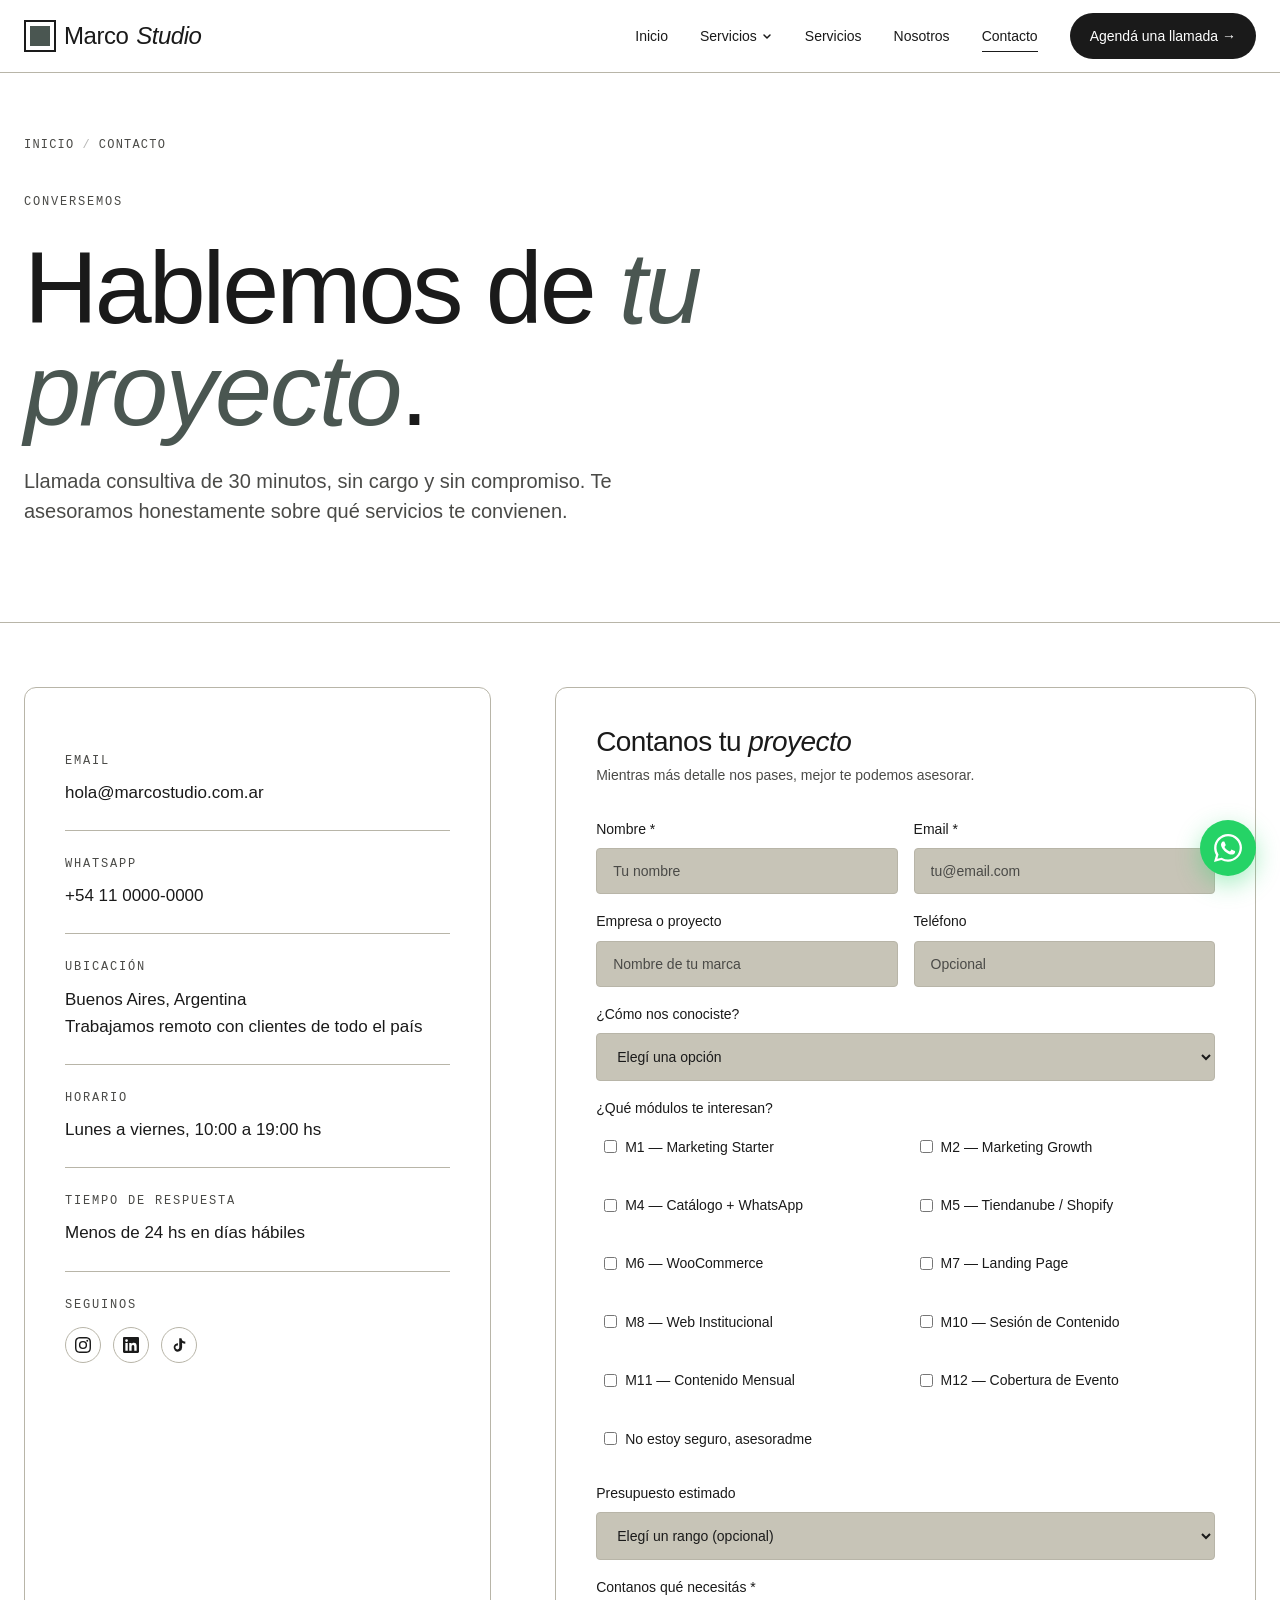
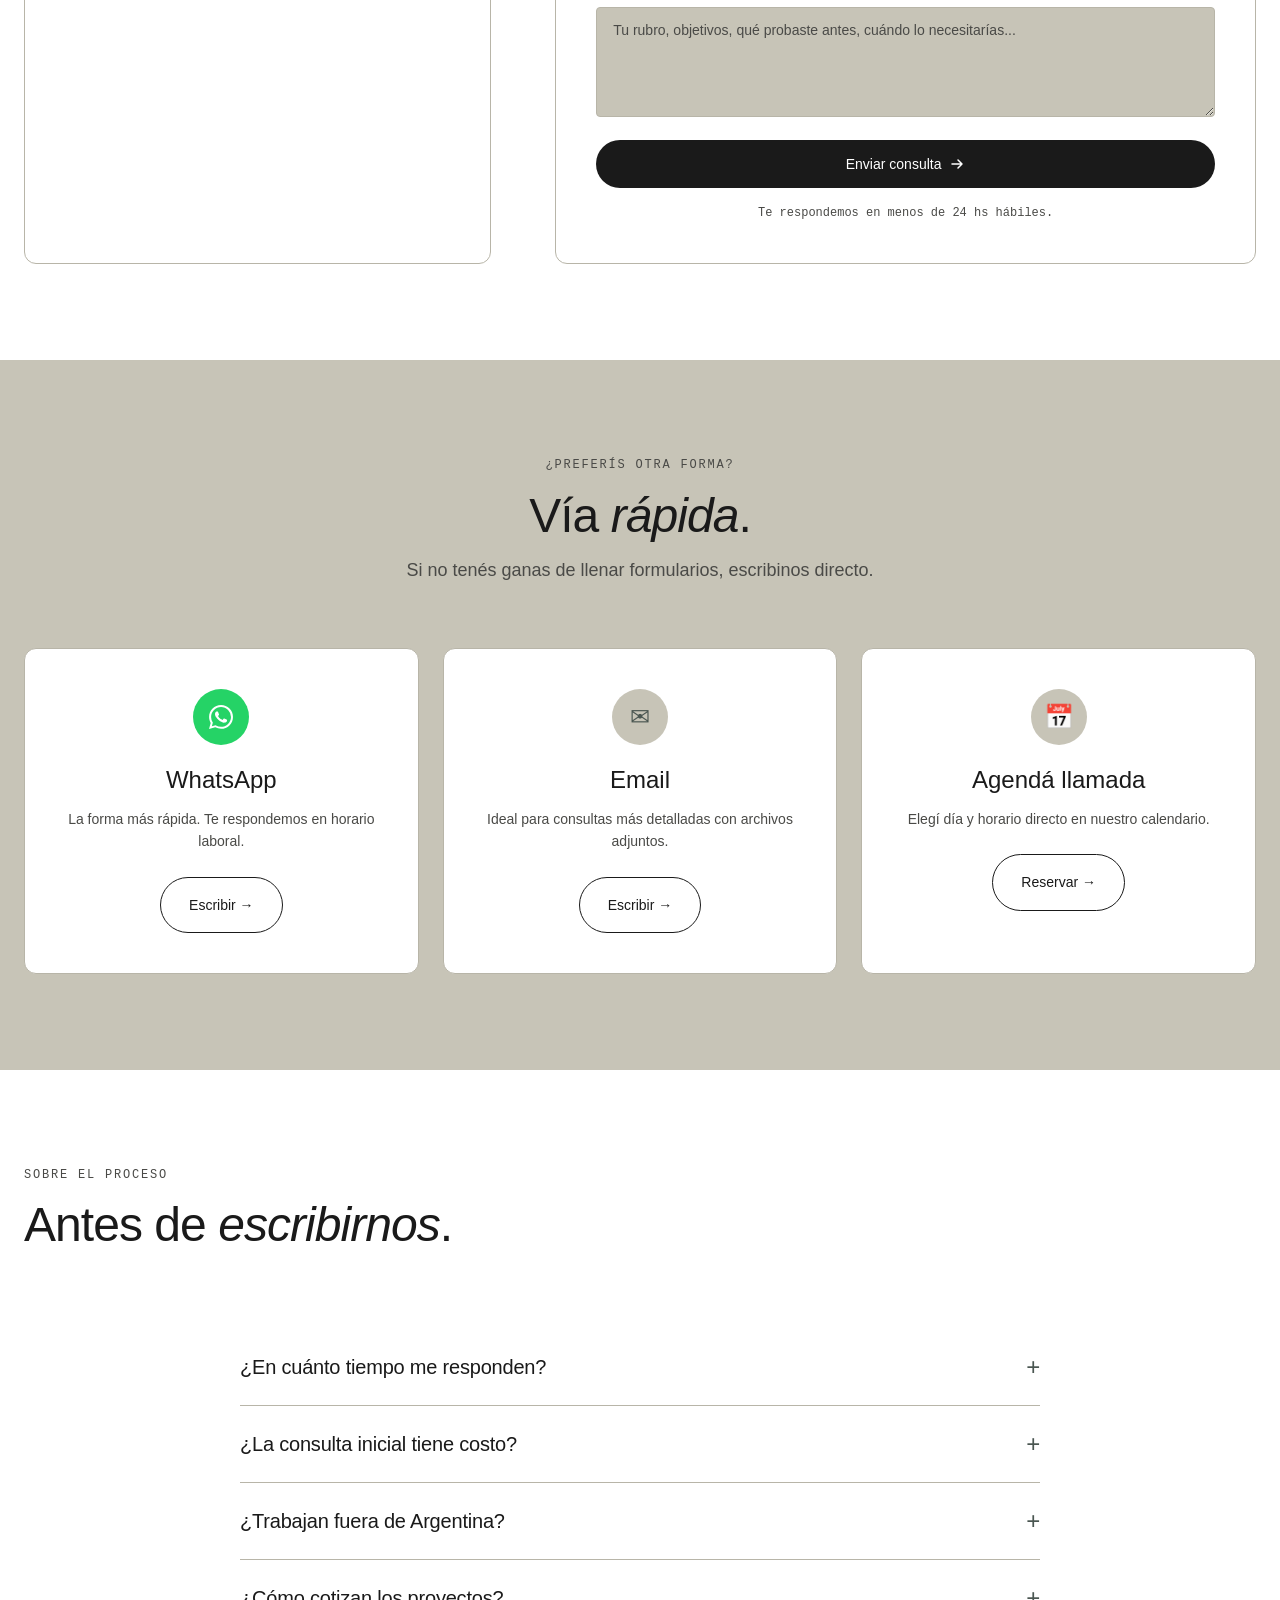
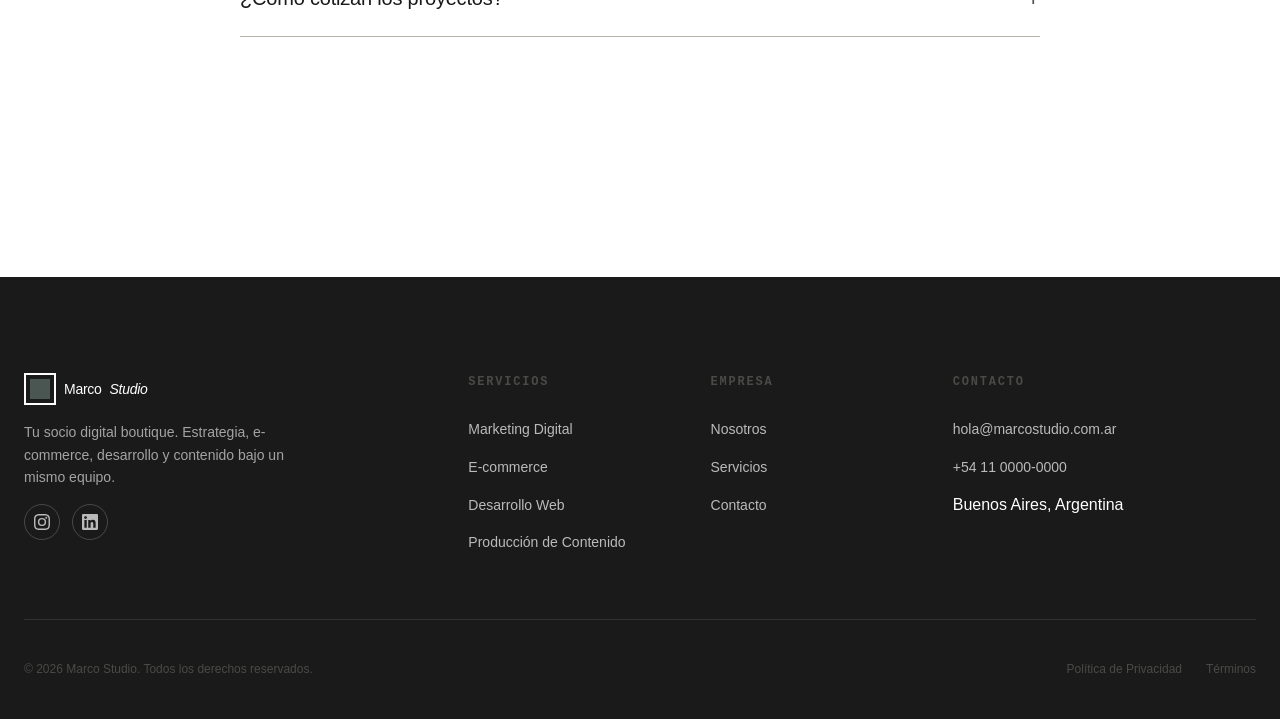
==== pages/contacto.html @ cc618878 "feat: tipografía geométrica Nunito + DM Sans Reemplaza Fraunces (serif) por Nunito (geométrica, term" ====
<!DOCTYPE html>
<html lang="es">
<head>
  <meta charset="UTF-8">
  <meta name="viewport" content="width=device-width, initial-scale=1.0">
  <title>Contacto — Marco Studio</title>
  <link rel="preconnect" href="https://fonts.googleapis.com">
  <link rel="preconnect" href="https://fonts.gstatic.com" crossorigin>
  <link href="" rel="stylesheet">
  <link rel="stylesheet" href="../css/style.css">
  <link rel="stylesheet" href="../css/pages.css">
</head>
<body>

  <header class="site-header">
    <div class="site-header__inner">
      <a href="../index.html" class="logo">
        <span class="logo__mark"></span>
        Marco<em style="font-style: italic; font-weight: 300;">Studio</em>
      </a>
      <nav class="nav">
        <ul class="nav__list">
          <li><a href="../index.html" class="nav__link">Inicio</a></li>
          <li class="nav__dropdown">
            <button class="nav__dropdown-trigger">Servicios<svg viewBox="0 0 12 12" fill="none"><path d="M3 5l3 3 3-3" stroke="currentColor" stroke-width="1.5" stroke-linecap="round" stroke-linejoin="round"/></svg></button>
            <div class="nav__dropdown-menu">
              <a href="marketing.html" class="nav__dropdown-link"><strong>Marketing Digital</strong><small>Estrategia, contenidos y ads</small></a>
              <a href="ecommerce.html" class="nav__dropdown-link"><strong>E-commerce</strong><small>Tiendas online que convierten</small></a>
              <a href="desarrollo.html" class="nav__dropdown-link"><strong>Desarrollo Web</strong><small>Landings y webs institucionales</small></a>
              <a href="produccion.html" class="nav__dropdown-link"><strong>Producción de Contenido</strong><small>Foto y video profesional</small></a>
            </div>
          </li>
          <li><a href="servicios.html" class="nav__link">Servicios</a></li>
          <li><a href="nosotros.html" class="nav__link">Nosotros</a></li>
          <li><a href="contacto.html" class="nav__link is-active">Contacto</a></li>
        </ul>
        <a href="contacto.html" class="btn-header">Agendá una llamada →</a>
      </nav>
      <button class="hamburger" aria-label="Menu"><span></span><span></span><span></span></button>
    </div>
  </header>

  <div class="mobile-menu">
    <ul class="mobile-menu__list">
      <li><a href="../index.html" class="mobile-menu__link">Inicio</a></li>
      <li>
        <span class="mobile-menu__link">Servicios</span>
        <div class="mobile-menu__submenu">
          <a href="marketing.html">Marketing Digital</a>
          <a href="ecommerce.html">E-commerce</a>
          <a href="desarrollo.html">Desarrollo Web</a>
          <a href="produccion.html">Producción de Contenido</a>
        </div>
      </li>
      <li><a href="nosotros.html" class="mobile-menu__link">Nosotros</a></li>
      <li><a href="contacto.html" class="mobile-menu__link">Contacto</a></li>
      <li style="margin-top: 2rem;"><a href="contacto.html" class="btn btn--primary">Agendá una llamada →</a></li>
    </ul>
  </div>

  <main>

    <section class="page-hero">
      <div class="container">
        <nav class="breadcrumb reveal">
          <a href="../index.html">Inicio</a>
          <span class="breadcrumb__sep">/</span>
          <span>Contacto</span>
        </nav>
        <div class="page-hero__inner reveal" style="transition-delay: 0.1s;">
          <span class="eyebrow">Conversemos</span>
          <h1 class="display page-hero__title">
            Hablemos de <span class="display-italic text-accent">tu proyecto</span>.
          </h1>
          <p class="page-hero__subtitle">
            Llamada consultiva de 30 minutos, sin cargo y sin compromiso. Te asesoramos honestamente sobre qué servicios te convienen.
          </p>
        </div>
      </div>
    </section>

    <!-- INFO + FORMULARIO -->
    <section style="padding-top: 0;">
      <div class="container">
        <div class="contact-layout">

          <!-- Info -->
          <div class="contact-info reveal">
            <div class="contact-info__item">
              <span class="eyebrow">Email</span>
              <a href="mailto:hola@marcostudio.com.ar">hola@marcostudio.com.ar</a>
            </div>
            <div class="contact-info__item">
              <span class="eyebrow">WhatsApp</span>
              <a href="https://wa.me/541100000000" target="_blank">+54 11 0000-0000</a>
            </div>
            <div class="contact-info__item">
              <span class="eyebrow">Ubicación</span>
              <p>Buenos Aires, Argentina<br>Trabajamos remoto con clientes de todo el país</p>
            </div>
            <div class="contact-info__item">
              <span class="eyebrow">Horario</span>
              <p>Lunes a viernes, 10:00 a 19:00 hs</p>
            </div>
            <div class="contact-info__item">
              <span class="eyebrow">Tiempo de respuesta</span>
              <p>Menos de 24 hs en días hábiles</p>
            </div>
            <div class="contact-info__item">
              <span class="eyebrow">Seguinos</span>
              <div class="social-links" style="margin-top: 0.75rem;">
                <a href="#" aria-label="Instagram" style="border-color: var(--color-line); color: var(--color-ink);"><svg width="16" height="16" viewBox="0 0 24 24" fill="currentColor"><path d="M12 2.2c3.2 0 3.6 0 4.85.07 1.17.05 1.8.25 2.23.41.56.22.96.48 1.38.9.42.42.68.82.9 1.38.16.42.36 1.06.41 2.23.06 1.27.07 1.65.07 4.85s0 3.6-.07 4.85c-.05 1.17-.25 1.8-.41 2.23-.22.56-.48.96-.9 1.38-.42.42-.82.68-1.38.9-.42.16-1.06.36-2.23.41-1.27.06-1.65.07-4.85.07s-3.6 0-4.85-.07c-1.17-.05-1.8-.25-2.23-.41a3.7 3.7 0 01-1.38-.9 3.7 3.7 0 01-.9-1.38c-.16-.42-.36-1.06-.41-2.23-.06-1.27-.07-1.65-.07-4.85s0-3.6.07-4.85c.05-1.17.25-1.8.41-2.23.22-.56.48-.96.9-1.38.42-.42.82-.68 1.38-.9.42-.16 1.06-.36 2.23-.41C8.4 2.2 8.8 2.2 12 2.2zM12 0C8.74 0 8.33 0 7.05.07 5.78.13 4.9.33 4.14.63a5.86 5.86 0 00-2.13 1.38A5.86 5.86 0 00.63 4.14C.33 4.9.13 5.78.07 7.05.01 8.33 0 8.74 0 12s.01 3.67.07 4.95c.06 1.27.26 2.15.56 2.91.31.79.73 1.46 1.38 2.13a5.86 5.86 0 002.13 1.38c.76.3 1.64.5 2.91.56C8.33 23.99 8.74 24 12 24s3.67-.01 4.95-.07c1.27-.06 2.15-.26 2.91-.56a5.86 5.86 0 002.13-1.38 5.86 5.86 0 001.38-2.13c.3-.76.5-1.64.56-2.91.06-1.28.07-1.69.07-4.95s-.01-3.67-.07-4.95c-.06-1.27-.26-2.15-.56-2.91a5.86 5.86 0 00-1.38-2.13A5.86 5.86 0 0019.86.63c-.76-.3-1.64-.5-2.91-.56C15.67.01 15.26 0 12 0zm0 5.84a6.16 6.16 0 100 12.32 6.16 6.16 0 000-12.32zM12 16a4 4 0 110-8 4 4 0 010 8zm6.4-11.85a1.44 1.44 0 100 2.88 1.44 1.44 0 000-2.88z"/></svg></a>
                <a href="#" aria-label="LinkedIn" style="border-color: var(--color-line); color: var(--color-ink);"><svg width="16" height="16" viewBox="0 0 24 24" fill="currentColor"><path d="M20.45 20.45h-3.55v-5.56c0-1.33-.02-3.03-1.85-3.03-1.85 0-2.13 1.45-2.13 2.94v5.66H9.36V9h3.41v1.56h.05c.48-.9 1.64-1.85 3.37-1.85 3.6 0 4.27 2.37 4.27 5.46v6.28zM5.34 7.43a2.06 2.06 0 110-4.13 2.06 2.06 0 010 4.13zM7.12 20.45H3.56V9h3.56v11.45zM22.22 0H1.77C.79 0 0 .77 0 1.72v20.56C0 23.23.8 24 1.77 24h20.45c.98 0 1.78-.77 1.78-1.72V1.72C24 .77 23.2 0 22.22 0z"/></svg></a>
                <a href="#" aria-label="TikTok" style="border-color: var(--color-line); color: var(--color-ink);"><svg width="16" height="16" viewBox="0 0 24 24" fill="currentColor"><path d="M19.59 6.69a4.83 4.83 0 01-3.77-4.25V2h-3.45v13.67a2.89 2.89 0 01-5.2 1.74 2.89 2.89 0 012.31-4.64 2.93 2.93 0 01.88.13V9.4a6.84 6.84 0 00-1-.05A6.33 6.33 0 005.8 20.1a6.34 6.34 0 0010.86-4.43v-7a8.16 8.16 0 004.77 1.52v-3.4a4.85 4.85 0 01-1.84-.1z"/></svg></a>
              </div>
            </div>
          </div>

          <!-- Formulario -->
          <div class="contact-form-wrap reveal" style="transition-delay: 0.1s;">
            <form class="contact-form">
              <h2 class="display" style="font-size: 1.75rem; margin-bottom: 0.5rem;">Contanos tu <span class="display-italic">proyecto</span></h2>
              <p style="color: var(--color-muted); font-size: var(--fs-small); margin-bottom: 2rem;">Mientras más detalle nos pases, mejor te podemos asesorar.</p>

              <div style="display: grid; grid-template-columns: 1fr 1fr; gap: 1rem;">
                <div class="form-group">
                  <label>Nombre *</label>
                  <input type="text" required placeholder="Tu nombre">
                </div>
                <div class="form-group">
                  <label>Email *</label>
                  <input type="email" required placeholder="tu@email.com">
                </div>
              </div>

              <div style="display: grid; grid-template-columns: 1fr 1fr; gap: 1rem;">
                <div class="form-group">
                  <label>Empresa o proyecto</label>
                  <input type="text" placeholder="Nombre de tu marca">
                </div>
                <div class="form-group">
                  <label>Teléfono</label>
                  <input type="tel" placeholder="Opcional">
                </div>
              </div>

              <div class="form-group">
                <label>¿Cómo nos conociste?</label>
                <select>
                  <option value="">Elegí una opción</option>
                  <option>Instagram</option>
                  <option>LinkedIn</option>
                  <option>Google</option>
                  <option>Recomendación</option>
                  <option>Otro</option>
                </select>
              </div>

              <div class="form-group">
                <label>¿Qué módulos te interesan?</label>
                <div class="checkbox-grid">
                  <label><input type="checkbox" name="modulos" value="m1"> M1 — Marketing Starter</label>
                  <label><input type="checkbox" name="modulos" value="m2"> M2 — Marketing Growth</label>
                  <label><input type="checkbox" name="modulos" value="m4"> M4 — Catálogo + WhatsApp</label>
                  <label><input type="checkbox" name="modulos" value="m5"> M5 — Tiendanube / Shopify</label>
                  <label><input type="checkbox" name="modulos" value="m6"> M6 — WooCommerce</label>
                  <label><input type="checkbox" name="modulos" value="m7"> M7 — Landing Page</label>
                  <label><input type="checkbox" name="modulos" value="m8"> M8 — Web Institucional</label>
                  <label><input type="checkbox" name="modulos" value="m10"> M10 — Sesión de Contenido</label>
                  <label><input type="checkbox" name="modulos" value="m11"> M11 — Contenido Mensual</label>
                  <label><input type="checkbox" name="modulos" value="m12"> M12 — Cobertura de Evento</label>
                  <label><input type="checkbox" name="modulos" value="nose"> No estoy seguro, asesoradme</label>
                </div>
              </div>

              <div class="form-group">
                <label>Presupuesto estimado</label>
                <select>
                  <option value="">Elegí un rango (opcional)</option>
                  <option>Hasta USD 500</option>
                  <option>USD 500 – 1.500</option>
                  <option>USD 1.500 – 3.000</option>
                  <option>USD 3.000 – 5.000</option>
                  <option>Más de USD 5.000</option>
                  <option>Prefiero no decir</option>
                </select>
              </div>

              <div class="form-group">
                <label>Contanos qué necesitás *</label>
                <textarea required rows="5" placeholder="Tu rubro, objetivos, qué probaste antes, cuándo lo necesitarías..."></textarea>
              </div>

              <button type="submit" class="btn btn--primary" style="width: 100%; justify-content: center;">
                Enviar consulta
                <svg width="16" height="16" viewBox="0 0 16 16" fill="none"><path d="M3 8h10m0 0l-4-4m4 4l-4 4" stroke="currentColor" stroke-width="1.5" stroke-linecap="round" stroke-linejoin="round"/></svg>
              </button>

              <p style="font-size: var(--fs-mini); color: var(--color-muted); text-align: center; margin-top: 1rem; font-family: var(--font-mono);">
                Te respondemos en menos de 24 hs hábiles.
              </p>
            </form>
          </div>

        </div>
      </div>
    </section>

    <!-- VÍA RÁPIDA -->
    <section style="background: var(--color-bg-alt);">
      <div class="container">
        <div class="section-header reveal text-center" style="justify-content: center;">
          <div class="section-header__text" style="margin: 0 auto; text-align: center;">
            <span class="eyebrow">¿Preferís otra forma?</span>
            <h2 class="display">Vía <span class="display-italic">rápida</span>.</h2>
            <p class="section-header__sub" style="margin: 0 auto;">Si no tenés ganas de llenar formularios, escribinos directo.</p>
          </div>
        </div>

        <div class="quick-grid">
          <a href="https://wa.me/541100000000" target="_blank" class="quick-card reveal">
            <div class="quick-card__icon" style="background: #25D366; color: white;">
              <svg width="24" height="24" viewBox="0 0 24 24" fill="currentColor"><path d="M20.5 3.5A11.94 11.94 0 0012.04 0C5.46 0 .1 5.36.1 11.94c0 2.1.55 4.16 1.6 5.97L0 24l6.27-1.65a11.91 11.91 0 005.77 1.47h.01c6.58 0 11.94-5.36 11.94-11.94 0-3.19-1.24-6.19-3.49-8.38zm-8.46 18.36h-.01a9.9 9.9 0 01-5.05-1.38l-.36-.22-3.74.98 1-3.65-.24-.37a9.92 9.92 0 01-1.52-5.28c0-5.47 4.46-9.93 9.93-9.93 2.65 0 5.14 1.03 7.02 2.91a9.86 9.86 0 012.91 7.02c0 5.48-4.46 9.92-9.94 9.92zm5.45-7.43c-.3-.15-1.77-.87-2.04-.97-.27-.1-.47-.15-.67.15-.2.3-.77.97-.94 1.17-.17.2-.35.22-.65.07-.3-.15-1.26-.46-2.4-1.48-.89-.79-1.49-1.77-1.66-2.07-.17-.3-.02-.46.13-.61.13-.13.3-.35.45-.52.15-.17.2-.3.3-.5.1-.2.05-.37-.02-.52-.07-.15-.67-1.62-.92-2.21-.24-.58-.49-.5-.67-.51-.17-.01-.37-.01-.57-.01-.2 0-.52.07-.79.37-.27.3-1.04 1.01-1.04 2.48 0 1.46 1.07 2.88 1.21 3.08.15.2 2.1 3.21 5.09 4.5.71.31 1.26.49 1.7.63.71.23 1.36.19 1.87.12.57-.09 1.77-.72 2.02-1.42.25-.7.25-1.3.17-1.42-.07-.13-.27-.2-.57-.35z"/></svg>
            </div>
            <h3 class="quick-card__title">WhatsApp</h3>
            <p class="quick-card__desc">La forma más rápida. Te respondemos en horario laboral.</p>
            <span class="btn btn--secondary">Escribir →</span>
          </a>

          <a href="mailto:hola@marcostudio.com.ar" class="quick-card reveal" style="transition-delay: 0.1s;">
            <div class="quick-card__icon">✉</div>
            <h3 class="quick-card__title">Email</h3>
            <p class="quick-card__desc">Ideal para consultas más detalladas con archivos adjuntos.</p>
            <span class="btn btn--secondary">Escribir →</span>
          </a>

          <a href="#" class="quick-card reveal" style="transition-delay: 0.2s;">
            <div class="quick-card__icon">📅</div>
            <h3 class="quick-card__title">Agendá llamada</h3>
            <p class="quick-card__desc">Elegí día y horario directo en nuestro calendario.</p>
            <span class="btn btn--secondary">Reservar →</span>
          </a>
        </div>
      </div>
    </section>

    <!-- FAQ RÁPIDO -->
    <section>
      <div class="container">
        <div class="section-header reveal">
          <div class="section-header__text">
            <span class="eyebrow">Sobre el proceso</span>
            <h2 class="display">Antes de <span class="display-italic">escribirnos</span>.</h2>
          </div>
        </div>
        <div class="faq-list">
          <div class="faq-item reveal">
            <button class="faq-item__trigger">¿En cuánto tiempo me responden?<span class="faq-item__icon">+</span></button>
            <div class="faq-item__content">
              <p>En menos de 24 horas en días hábiles. Si nos escribís por WhatsApp en horario de oficina (10 a 19hs), la respuesta es prácticamente inmediata.</p>
            </div>
          </div>
          <div class="faq-item reveal">
            <button class="faq-item__trigger">¿La consulta inicial tiene costo?<span class="faq-item__icon">+</span></button>
            <div class="faq-item__content">
              <p>No, la llamada consultiva de 30 minutos es totalmente sin cargo. La usamos para entender tu proyecto y ver si podemos ayudarte. Si después querés avanzar, te pasamos una propuesta detallada.</p>
            </div>
          </div>
          <div class="faq-item reveal">
            <button class="faq-item__trigger">¿Trabajan fuera de Argentina?<span class="faq-item__icon">+</span></button>
            <div class="faq-item__content">
              <p>Sí, trabajamos remoto con clientes de cualquier país hispanohablante. Lo único que cambia es que las coberturas de evento presencial (M12) solo las hacemos en Argentina por logística.</p>
            </div>
          </div>
          <div class="faq-item reveal">
            <button class="faq-item__trigger">¿Cómo cotizan los proyectos?<span class="faq-item__icon">+</span></button>
            <div class="faq-item__content">
              <p>Cada módulo tiene un precio base, y los descuentos se aplican según cuántos módulos combinen (10% por 2 módulos, 15% por 3 o más). Te pasamos siempre cotización por escrito antes de empezar, sin sorpresas.</p>
            </div>
          </div>
        </div>
      </div>
    </section>

  </main>

  <footer class="site-footer">
    <div class="container">
      <div class="footer-grid">
        <div class="footer-col footer-brand">
          <a href="../index.html" class="logo">
            <span class="logo__mark"></span>
            Marco<em style="font-style: italic; font-weight: 300;">Studio</em>
          </a>
          <p>Tu socio digital boutique. Estrategia, e-commerce, desarrollo y contenido bajo un mismo equipo.</p>
          <div class="social-links">
            <a href="#" aria-label="Instagram"><svg width="16" height="16" viewBox="0 0 24 24" fill="currentColor"><path d="M12 2.2c3.2 0 3.6 0 4.85.07 1.17.05 1.8.25 2.23.41.56.22.96.48 1.38.9.42.42.68.82.9 1.38.16.42.36 1.06.41 2.23.06 1.27.07 1.65.07 4.85s0 3.6-.07 4.85c-.05 1.17-.25 1.8-.41 2.23-.22.56-.48.96-.9 1.38-.42.42-.82.68-1.38.9-.42.16-1.06.36-2.23.41-1.27.06-1.65.07-4.85.07s-3.6 0-4.85-.07c-1.17-.05-1.8-.25-2.23-.41a3.7 3.7 0 01-1.38-.9 3.7 3.7 0 01-.9-1.38c-.16-.42-.36-1.06-.41-2.23-.06-1.27-.07-1.65-.07-4.85s0-3.6.07-4.85c.05-1.17.25-1.8.41-2.23.22-.56.48-.96.9-1.38.42-.42.82-.68 1.38-.9.42-.16 1.06-.36 2.23-.41C8.4 2.2 8.8 2.2 12 2.2zM12 0C8.74 0 8.33 0 7.05.07 5.78.13 4.9.33 4.14.63a5.86 5.86 0 00-2.13 1.38A5.86 5.86 0 00.63 4.14C.33 4.9.13 5.78.07 7.05.01 8.33 0 8.74 0 12s.01 3.67.07 4.95c.06 1.27.26 2.15.56 2.91.31.79.73 1.46 1.38 2.13a5.86 5.86 0 002.13 1.38c.76.3 1.64.5 2.91.56C8.33 23.99 8.74 24 12 24s3.67-.01 4.95-.07c1.27-.06 2.15-.26 2.91-.56a5.86 5.86 0 002.13-1.38 5.86 5.86 0 001.38-2.13c.3-.76.5-1.64.56-2.91.06-1.28.07-1.69.07-4.95s-.01-3.67-.07-4.95c-.06-1.27-.26-2.15-.56-2.91a5.86 5.86 0 00-1.38-2.13A5.86 5.86 0 0019.86.63c-.76-.3-1.64-.5-2.91-.56C15.67.01 15.26 0 12 0zm0 5.84a6.16 6.16 0 100 12.32 6.16 6.16 0 000-12.32zM12 16a4 4 0 110-8 4 4 0 010 8zm6.4-11.85a1.44 1.44 0 100 2.88 1.44 1.44 0 000-2.88z"/></svg></a>
            <a href="#" aria-label="LinkedIn"><svg width="16" height="16" viewBox="0 0 24 24" fill="currentColor"><path d="M20.45 20.45h-3.55v-5.56c0-1.33-.02-3.03-1.85-3.03-1.85 0-2.13 1.45-2.13 2.94v5.66H9.36V9h3.41v1.56h.05c.48-.9 1.64-1.85 3.37-1.85 3.6 0 4.27 2.37 4.27 5.46v6.28zM5.34 7.43a2.06 2.06 0 110-4.13 2.06 2.06 0 010 4.13zM7.12 20.45H3.56V9h3.56v11.45zM22.22 0H1.77C.79 0 0 .77 0 1.72v20.56C0 23.23.8 24 1.77 24h20.45c.98 0 1.78-.77 1.78-1.72V1.72C24 .77 23.2 0 22.22 0z"/></svg></a>
          </div>
        </div>
        <div class="footer-col">
          <h4>Servicios</h4>
          <ul>
            <li><a href="marketing.html">Marketing Digital</a></li>
            <li><a href="ecommerce.html">E-commerce</a></li>
            <li><a href="desarrollo.html">Desarrollo Web</a></li>
            <li><a href="produccion.html">Producción de Contenido</a></li>
          </ul>
        </div>
        <div class="footer-col">
          <h4>Empresa</h4>
          <ul>
            <li><a href="nosotros.html">Nosotros</a></li>
            <li><a href="servicios.html">Servicios</a></li>
            <li><a href="contacto.html">Contacto</a></li>
          </ul>
        </div>
        <div class="footer-col">
          <h4>Contacto</h4>
          <ul>
            <li><a href="mailto:hola@marcostudio.com.ar">hola@marcostudio.com.ar</a></li>
            <li><a href="https://wa.me/541100000000">+54 11 0000-0000</a></li>
            <li>Buenos Aires, Argentina</li>
          </ul>
        </div>
      </div>
      <div class="footer-bottom">
        <span>© <span data-year>2026</span> Marco Studio. Todos los derechos reservados.</span>
        <div style="display: flex; gap: 1.5rem;">
          <a href="#">Política de Privacidad</a>
          <a href="#">Términos</a>
        </div>
      </div>
    </div>
  </footer>

  <a href="https://wa.me/541100000000" class="wa-float" target="_blank" aria-label="WhatsApp">
    <svg width="28" height="28" viewBox="0 0 24 24" fill="white"><path d="M20.5 3.5A11.94 11.94 0 0012.04 0C5.46 0 .1 5.36.1 11.94c0 2.1.55 4.16 1.6 5.97L0 24l6.27-1.65a11.91 11.91 0 005.77 1.47h.01c6.58 0 11.94-5.36 11.94-11.94 0-3.19-1.24-6.19-3.49-8.38zm-8.46 18.36h-.01a9.9 9.9 0 01-5.05-1.38l-.36-.22-3.74.98 1-3.65-.24-.37a9.92 9.92 0 01-1.52-5.28c0-5.47 4.46-9.93 9.93-9.93 2.65 0 5.14 1.03 7.02 2.91a9.86 9.86 0 012.91 7.02c0 5.48-4.46 9.92-9.94 9.92zm5.45-7.43c-.3-.15-1.77-.87-2.04-.97-.27-.1-.47-.15-.67.15-.2.3-.77.97-.94 1.17-.17.2-.35.22-.65.07-.3-.15-1.26-.46-2.4-1.48-.89-.79-1.49-1.77-1.66-2.07-.17-.3-.02-.46.13-.61.13-.13.3-.35.45-.52.15-.17.2-.3.3-.5.1-.2.05-.37-.02-.52-.07-.15-.67-1.62-.92-2.21-.24-.58-.49-.5-.67-.51-.17-.01-.37-.01-.57-.01-.2 0-.52.07-.79.37-.27.3-1.04 1.01-1.04 2.48 0 1.46 1.07 2.88 1.21 3.08.15.2 2.1 3.21 5.09 4.5.71.31 1.26.49 1.7.63.71.23 1.36.19 1.87.12.57-.09 1.77-.72 2.02-1.42.25-.7.25-1.3.17-1.42-.07-.13-.27-.2-.57-.35z"/></svg>
  </a>

  <script src="../js/main.js"></script>
</body>
</html>
---- css/style.css ----
/* ============================================
   MARCO STUDIO — Sistema de diseño
   ============================================ */

/* ---------- TOKENS ---------- */
:root {
  /* Colores */
  --color-bg: #FFFFFF;
  --color-bg-alt: #C7C4B7;
  --color-ink: #1A1A1A;
  --color-ink-soft: #2A2A28;
  --color-muted: #4A4A47;
  --color-line: #B8B5A8;
  --color-accent: #4A5651;
  --color-accent-soft: #D4DAD5;
  --color-dark: #1A1A1A;
  --color-dark-soft: #2A2A28;
  --color-mauve: #4A4452;

  /* Tipografías */
  --font-display: 'Nunito', -apple-system, BlinkMacSystemFont, sans-serif;
  --font-body: 'DM Sans', -apple-system, BlinkMacSystemFont, sans-serif;
  --font-mono: 'Geist Mono', 'Courier New', monospace;

  /* Tamaños tipográficos */
  --fs-hero: clamp(3rem, 8vw, 6.5rem);
  --fs-h1: clamp(2.5rem, 5vw, 4rem);
  --fs-h2: clamp(2rem, 4vw, 3rem);
  --fs-h3: clamp(1.5rem, 2.5vw, 2rem);
  --fs-h4: 1.25rem;
  --fs-body: 1rem;
  --fs-small: 0.875rem;
  --fs-mini: 0.75rem;

  /* Espaciados */
  --space-xs: 0.5rem;
  --space-sm: 1rem;
  --space-md: 1.5rem;
  --space-lg: 2.5rem;
  --space-xl: 4rem;
  --space-2xl: 6rem;
  --space-3xl: 9rem;

  /* Layout */
  --max-width: 1280px;
  --gutter: 1.5rem;
  --radius-sm: 4px;
  --radius-md: 12px;
  --radius-lg: 24px;
  --radius-full: 999px;

  /* Otros */
  --transition: 0.4s cubic-bezier(0.16, 1, 0.3, 1);
  --transition-fast: 0.2s ease;
}

/* ---------- RESET ---------- */
*,
*::before,
*::after {
  box-sizing: border-box;
  margin: 0;
  padding: 0;
}

html {
  scroll-behavior: smooth;
  -webkit-font-smoothing: antialiased;
  -moz-osx-font-smoothing: grayscale;
}

body {
  font-family: var(--font-body);
  font-size: var(--fs-body);
  line-height: 1.6;
  color: var(--color-ink);
  background: var(--color-bg);
  overflow-x: hidden;
}

img,
video {
  max-width: 100%;
  display: block;
}

a {
  color: inherit;
  text-decoration: none;
  transition: color var(--transition-fast);
}

button {
  font-family: inherit;
  cursor: pointer;
  border: none;
  background: none;
  color: inherit;
}

ul,
ol {
  list-style: none;
}

/* ---------- TIPOGRAFÍA ---------- */
.display {
  font-family: var(--font-display);
  font-weight: 400;
  line-height: 1;
  letter-spacing: -0.02em;
}

.display-italic {
  font-family: var(--font-display);
  font-style: italic;
  font-weight: 300;
  letter-spacing: -0.02em;
}

.eyebrow {
  font-family: var(--font-mono);
  font-size: var(--fs-mini);
  text-transform: uppercase;
  letter-spacing: 0.15em;
  color: var(--color-muted);
  font-weight: 500;
}

.h1 { font-size: var(--fs-h1); }
.h2 { font-size: var(--fs-h2); }
.h3 { font-size: var(--fs-h3); }
.h4 { font-size: var(--fs-h4); }

/* ---------- CONTAINER ---------- */
.container {
  width: 100%;
  max-width: var(--max-width);
  margin: 0 auto;
  padding: 0 var(--gutter);
}

.container-wide {
  width: 100%;
  max-width: 1440px;
  margin: 0 auto;
  padding: 0 var(--gutter);
}

/* ---------- HEADER ---------- */
.site-header {
  position: fixed;
  top: 0;
  left: 0;
  right: 0;
  z-index: 100;
  background: rgba(255, 255, 255, 0.85);
  backdrop-filter: blur(20px);
  -webkit-backdrop-filter: blur(20px);
  border-bottom: 1px solid var(--color-line);
}

.site-header__inner {
  display: flex;
  align-items: center;
  justify-content: space-between;
  height: 72px;
  max-width: var(--max-width);
  margin: 0 auto;
  padding: 0 var(--gutter);
}

.logo {
  font-family: var(--font-display);
  font-size: 1.5rem;
  font-weight: 500;
  letter-spacing: -0.02em;
  display: flex;
  align-items: center;
  gap: 0.5rem;
}

.logo__mark {
  width: 32px;
  height: 32px;
  border: 2px solid var(--color-ink);
  position: relative;
  display: inline-block;
}

.logo__mark::after {
  content: '';
  position: absolute;
  top: 4px;
  left: 4px;
  right: 4px;
  bottom: 4px;
  background: var(--color-accent);
}

.nav {
  display: flex;
  align-items: center;
  gap: 2rem;
}

.nav__list {
  display: flex;
  gap: 2rem;
  align-items: center;
}

.nav__link {
  font-size: var(--fs-small);
  font-weight: 500;
  position: relative;
  padding: 0.5rem 0;
}

.nav__link::after {
  content: '';
  position: absolute;
  bottom: 0;
  left: 0;
  width: 0;
  height: 1px;
  background: var(--color-ink);
  transition: width var(--transition);
}

.nav__link:hover::after,
.nav__link.is-active::after {
  width: 100%;
}

/* Dropdown */
.nav__dropdown {
  position: relative;
}

.nav__dropdown-trigger {
  display: flex;
  align-items: center;
  gap: 0.25rem;
  font-size: var(--fs-small);
  font-weight: 500;
  padding: 0.5rem 0;
}

.nav__dropdown-trigger svg {
  width: 12px;
  height: 12px;
  transition: transform var(--transition-fast);
}

.nav__dropdown:hover .nav__dropdown-trigger svg {
  transform: rotate(180deg);
}

.nav__dropdown-menu {
  position: absolute;
  top: 100%;
  left: -1rem;
  background: var(--color-bg);
  border: 1px solid var(--color-line);
  border-radius: var(--radius-md);
  padding: 0.75rem;
  min-width: 240px;
  opacity: 0;
  visibility: hidden;
  transform: translateY(-8px);
  transition: all var(--transition);
  box-shadow: 0 20px 60px -20px rgba(0, 0, 0, 0.15);
}

.nav__dropdown:hover .nav__dropdown-menu {
  opacity: 1;
  visibility: visible;
  transform: translateY(0);
}

.nav__dropdown-link {
  display: block;
  padding: 0.75rem 1rem;
  border-radius: var(--radius-sm);
  font-size: var(--fs-small);
  transition: background var(--transition-fast);
}

.nav__dropdown-link:hover {
  background: var(--color-bg-alt);
}

.nav__dropdown-link strong {
  display: block;
  font-weight: 500;
  margin-bottom: 0.125rem;
}

.nav__dropdown-link small {
  color: var(--color-muted);
  font-size: var(--fs-mini);
}

/* CTA Header */
.btn-header {
  background: var(--color-ink);
  color: var(--color-bg);
  padding: 0.75rem 1.25rem;
  border-radius: var(--radius-full);
  font-size: var(--fs-small);
  font-weight: 500;
  transition: all var(--transition-fast);
  white-space: nowrap;
}

.btn-header:hover {
  background: var(--color-accent);
  transform: translateY(-1px);
}

/* Hamburger */
.hamburger {
  display: none;
  width: 32px;
  height: 32px;
  flex-direction: column;
  justify-content: center;
  align-items: center;
  gap: 5px;
}

.hamburger span {
  display: block;
  width: 20px;
  height: 1.5px;
  background: var(--color-ink);
  transition: var(--transition);
}

.hamburger.is-active span:nth-child(1) {
  transform: translateY(6.5px) rotate(45deg);
}

.hamburger.is-active span:nth-child(2) {
  opacity: 0;
}

.hamburger.is-active span:nth-child(3) {
  transform: translateY(-6.5px) rotate(-45deg);
}

/* Mobile menu */
.mobile-menu {
  position: fixed;
  top: 72px;
  left: 0;
  right: 0;
  bottom: 0;
  background: var(--color-bg);
  z-index: 99;
  padding: 2rem var(--gutter);
  transform: translateX(100%);
  transition: transform var(--transition);
  overflow-y: auto;
}

.mobile-menu.is-open {
  transform: translateX(0);
}

.mobile-menu__list {
  display: flex;
  flex-direction: column;
  gap: 1.5rem;
}

.mobile-menu__link {
  font-family: var(--font-display);
  font-size: 2rem;
  font-weight: 400;
}

.mobile-menu__submenu {
  margin-top: 1rem;
  padding-left: 1rem;
  border-left: 2px solid var(--color-line);
  display: flex;
  flex-direction: column;
  gap: 0.75rem;
}

.mobile-menu__submenu a {
  font-family: var(--font-body);
  font-size: 1rem;
  color: var(--color-muted);
}

/* ---------- BOTONES ---------- */
.btn {
  display: inline-flex;
  align-items: center;
  gap: 0.5rem;
  padding: 1rem 1.75rem;
  border-radius: var(--radius-full);
  font-size: var(--fs-small);
  font-weight: 500;
  transition: all var(--transition);
  white-space: nowrap;
  cursor: pointer;
}

.btn--primary {
  background: var(--color-ink);
  color: var(--color-bg);
}

.btn--primary:hover {
  background: var(--color-accent);
  transform: translateY(-2px);
  box-shadow: 0 8px 20px -8px rgba(74, 86, 81, 0.5);
}

.btn--secondary {
  background: transparent;
  color: var(--color-ink);
  border: 1px solid var(--color-ink);
}

.btn--secondary:hover {
  background: var(--color-ink);
  color: var(--color-bg);
}

.btn--accent {
  background: var(--color-accent);
  color: white;
}

.btn--accent:hover {
  background: var(--color-ink);
  transform: translateY(-2px);
}

.btn--ghost {
  padding: 0.5rem 0;
  background: none;
  font-size: var(--fs-small);
  font-weight: 500;
  border-bottom: 1px solid var(--color-ink);
  border-radius: 0;
}

.btn--ghost:hover {
  gap: 0.75rem;
  border-color: var(--color-accent);
  color: var(--color-accent);
}

.btn__arrow {
  transition: transform var(--transition-fast);
}

.btn:hover .btn__arrow {
  transform: translateX(3px);
}

/* ---------- SECCIONES BASE ---------- */
section {
  padding: var(--space-2xl) 0;
}

main {
  padding-top: 72px;
}

.section-header {
  margin-bottom: var(--space-xl);
  display: flex;
  align-items: flex-end;
  justify-content: space-between;
  gap: 2rem;
  flex-wrap: wrap;
}

.section-header__text {
  max-width: 600px;
}

.section-header .eyebrow {
  display: block;
  margin-bottom: 1rem;
}

.section-header .display {
  font-size: var(--fs-h2);
  margin-bottom: 1rem;
}

.section-header__sub {
  color: var(--color-muted);
  font-size: 1.125rem;
}

/* ---------- CARDS ---------- */
.card {
  background: var(--color-bg);
  border: 1px solid var(--color-line);
  border-radius: var(--radius-md);
  padding: var(--space-lg);
  transition: all var(--transition);
  position: relative;
  overflow: hidden;
}

.card:hover {
  border-color: var(--color-ink);
  transform: translateY(-4px);
  box-shadow: 0 20px 40px -20px rgba(0, 0, 0, 0.1);
}

.card__icon {
  width: 48px;
  height: 48px;
  display: flex;
  align-items: center;
  justify-content: center;
  background: var(--color-bg-alt);
  border-radius: var(--radius-sm);
  margin-bottom: 1.5rem;
  font-family: var(--font-display);
  font-size: 1.5rem;
  font-weight: 500;
}

.card__title {
  font-family: var(--font-display);
  font-size: 1.5rem;
  margin-bottom: 0.5rem;
  letter-spacing: -0.01em;
}

.card__description {
  color: var(--color-muted);
  margin-bottom: 1.5rem;
  font-size: var(--fs-small);
  line-height: 1.6;
}

.card__link {
  display: inline-flex;
  align-items: center;
  gap: 0.5rem;
  font-size: var(--fs-small);
  font-weight: 500;
  border-bottom: 1px solid currentColor;
  padding-bottom: 2px;
  transition: gap var(--transition-fast);
}

.card__link:hover {
  gap: 0.75rem;
  color: var(--color-accent);
}

/* ---------- FOOTER ---------- */
.site-footer {
  background: var(--color-dark);
  color: var(--color-bg);
  padding: var(--space-2xl) 0 var(--space-lg);
  margin-top: var(--space-3xl);
}

.footer-grid {
  display: grid;
  grid-template-columns: 2fr 1fr 1fr 1.5fr;
  gap: var(--space-lg);
  margin-bottom: var(--space-xl);
}

.footer-col h4 {
  font-family: var(--font-mono);
  font-size: var(--fs-mini);
  text-transform: uppercase;
  letter-spacing: 0.15em;
  margin-bottom: 1.5rem;
  color: var(--color-muted);
}

.footer-col ul {
  display: flex;
  flex-direction: column;
  gap: 0.75rem;
}

.footer-col a {
  font-size: var(--fs-small);
  color: rgba(255, 255, 255, 0.7);
  transition: color var(--transition-fast);
}

.footer-col a:hover {
  color: var(--color-accent);
}

.footer-brand .logo {
  color: var(--color-bg);
  margin-bottom: 1rem;
}

.footer-brand .logo__mark {
  border-color: var(--color-bg);
}

.footer-brand p {
  font-size: var(--fs-small);
  color: rgba(255, 255, 255, 0.6);
  max-width: 300px;
  line-height: 1.6;
}

.social-links {
  display: flex;
  gap: 0.75rem;
  margin-top: 1rem;
}

.social-links a {
  width: 36px;
  height: 36px;
  display: flex;
  align-items: center;
  justify-content: center;
  border: 1px solid rgba(255, 255, 255, 0.2);
  border-radius: var(--radius-full);
  transition: all var(--transition-fast);
}

.social-links a:hover {
  background: var(--color-accent);
  border-color: var(--color-accent);
}

.footer-bottom {
  padding-top: var(--space-lg);
  border-top: 1px solid rgba(255, 255, 255, 0.1);
  display: flex;
  justify-content: space-between;
  align-items: center;
  font-size: var(--fs-mini);
  color: var(--color-muted);
  flex-wrap: wrap;
  gap: 1rem;
}

.footer-bottom a {
  color: var(--color-muted);
}

/* ---------- WHATSAPP FLOAT ---------- */
.wa-float {
  position: fixed;
  bottom: 24px;
  right: 24px;
  width: 56px;
  height: 56px;
  background: #25D366;
  border-radius: 50%;
  display: flex;
  align-items: center;
  justify-content: center;
  box-shadow: 0 8px 24px rgba(37, 211, 102, 0.4);
  z-index: 90;
  transition: all var(--transition);
  animation: pulse 2s infinite;
}

.wa-float:hover {
  transform: scale(1.1);
}

@keyframes pulse {
  0% { box-shadow: 0 8px 24px rgba(37, 211, 102, 0.4), 0 0 0 0 rgba(37, 211, 102, 0.4); }
  70% { box-shadow: 0 8px 24px rgba(37, 211, 102, 0.4), 0 0 0 16px rgba(37, 211, 102, 0); }
  100% { box-shadow: 0 8px 24px rgba(37, 211, 102, 0.4), 0 0 0 0 rgba(37, 211, 102, 0); }
}

/* ---------- BREADCRUMB ---------- */
.breadcrumb {
  display: flex;
  gap: 0.5rem;
  align-items: center;
  font-size: var(--fs-mini);
  color: var(--color-muted);
  margin-bottom: 2rem;
  font-family: var(--font-mono);
  text-transform: uppercase;
  letter-spacing: 0.1em;
}

.breadcrumb a:hover {
  color: var(--color-accent);
}

.breadcrumb__sep {
  opacity: 0.4;
}

/* ---------- ANIMACIONES ---------- */
@keyframes fadeUp {
  from {
    opacity: 0;
    transform: translateY(30px);
  }
  to {
    opacity: 1;
    transform: translateY(0);
  }
}

.reveal {
  opacity: 0;
  transform: translateY(30px);
  transition: opacity 0.8s ease, transform 0.8s cubic-bezier(0.16, 1, 0.3, 1);
}

.reveal.is-visible {
  opacity: 1;
  transform: translateY(0);
}

/* ---------- RESPONSIVE ---------- */
@media (max-width: 968px) {
  :root {
    --space-2xl: 4rem;
    --space-3xl: 6rem;
  }

  .nav__list,
  .btn-header {
    display: none;
  }

  .hamburger {
    display: flex;
  }

  .footer-grid {
    grid-template-columns: 1fr 1fr;
  }

  .footer-brand {
    grid-column: 1 / -1;
  }
}

@media (max-width: 640px) {
  :root {
    --gutter: 1.25rem;
  }

  section {
    padding: var(--space-xl) 0;
  }

  .footer-grid {
    grid-template-columns: 1fr;
  }

  .wa-float {
    width: 52px;
    height: 52px;
    bottom: 16px;
    right: 16px;
  }
}

/* ---------- UTILIDADES ---------- */
.text-accent { color: var(--color-accent); }
.text-muted { color: var(--color-muted); }
.text-center { text-align: center; }
.mt-sm { margin-top: var(--space-sm); }
.mt-md { margin-top: var(--space-md); }
.mt-lg { margin-top: var(--space-lg); }
.mt-xl { margin-top: var(--space-xl); }
.mb-sm { margin-bottom: var(--space-sm); }
.mb-md { margin-bottom: var(--space-md); }
.mb-lg { margin-bottom: var(--space-lg); }
---- css/pages.css ----
/* ============================================
   PAGES — Estilos comunes
   ============================================ */

/* ---------- PAGE HERO ---------- */
.page-hero {
  padding-top: var(--space-xl);
  padding-bottom: var(--space-2xl);
  position: relative;
  border-bottom: 1px solid var(--color-line);
}

.page-hero__inner {
  max-width: 800px;
}

.page-hero__title {
  font-size: var(--fs-hero);
  font-weight: 400;
  line-height: 1;
  letter-spacing: -0.03em;
  margin: 1.5rem 0;
}

.page-hero__subtitle {
  font-size: 1.25rem;
  color: var(--color-muted);
  line-height: 1.5;
  max-width: 600px;
}

/* ---------- ÁREAS DETALLE ---------- */
.areas {
  padding: var(--space-2xl) 0;
}

.area-block {
  display: grid;
  grid-template-columns: 1fr 1fr;
  gap: var(--space-xl);
  align-items: center;
  margin-bottom: var(--space-2xl);
}

.area-block:last-child {
  margin-bottom: 0;
}

.area-block--reverse {
  direction: rtl;
}

.area-block--reverse > * {
  direction: ltr;
}

.area-block__num {
  font-family: var(--font-mono);
  font-size: var(--fs-small);
  color: var(--color-accent);
  letter-spacing: 0.15em;
  display: block;
  margin-bottom: 1.5rem;
}

.area-block__title {
  font-size: var(--fs-h1);
  font-weight: 400;
  margin-bottom: 1.5rem;
  letter-spacing: -0.02em;
}

.area-block__desc {
  font-size: 1.125rem;
  color: var(--color-muted);
  line-height: 1.6;
  margin-bottom: 2rem;
}

.area-block__modules {
  margin-bottom: 2rem;
}

.area-block__modules li {
  padding: 1rem 0;
  border-bottom: 1px solid var(--color-line);
  display: flex;
  align-items: center;
  gap: 1rem;
  font-size: 1rem;
}

.area-block__modules li:last-child {
  border-bottom: none;
}

.badge {
  font-family: var(--font-mono);
  font-size: 0.7rem;
  background: var(--color-ink);
  color: var(--color-bg);
  padding: 0.25rem 0.5rem;
  border-radius: var(--radius-sm);
  letter-spacing: 0.05em;
}

.area-block__visual {
  aspect-ratio: 4/5;
  position: relative;
}

.area-block__placeholder {
  position: absolute;
  inset: 0;
  background: var(--color-bg-alt);
  background-image: 
    repeating-linear-gradient(
      45deg,
      transparent,
      transparent 10px,
      rgba(0,0,0,0.03) 10px,
      rgba(0,0,0,0.03) 20px
    );
  display: flex;
  align-items: center;
  justify-content: center;
  border-radius: var(--radius-md);
  border: 1px solid var(--color-line);
}

/* ---------- SISTEMA MODULAR ---------- */
.modular {
  background: var(--color-bg-alt);
}

.modular-diagram {
  display: grid;
  grid-template-columns: repeat(4, 1fr);
  gap: 1rem;
  margin: var(--space-xl) 0 var(--space-lg);
}

.modular-col {
  background: var(--color-bg);
  border: 1px solid var(--color-line);
  border-radius: var(--radius-md);
  padding: 1.5rem;
}

.modular-col__title {
  font-family: var(--font-mono);
  font-size: var(--fs-mini);
  text-transform: uppercase;
  letter-spacing: 0.15em;
  color: var(--color-accent);
  margin-bottom: 1.5rem;
  padding-bottom: 1rem;
  border-bottom: 1px solid var(--color-line);
}

.modular-module {
  font-family: var(--font-mono);
  font-size: var(--fs-small);
  padding: 0.75rem 1rem;
  background: var(--color-bg-alt);
  border-radius: var(--radius-sm);
  margin-bottom: 0.5rem;
  transition: all var(--transition-fast);
  cursor: default;
}

.modular-module:hover {
  background: var(--color-ink);
  color: var(--color-bg);
  transform: translateX(4px);
}

.modular-example {
  text-align: center;
  font-size: 1.0625rem;
  color: var(--color-muted);
  max-width: 700px;
  margin: 0 auto;
  line-height: 1.7;
}

.modular-pill {
  display: inline-block;
  font-family: var(--font-mono);
  font-size: 0.8rem;
  background: var(--color-ink);
  color: var(--color-bg);
  padding: 0.25rem 0.625rem;
  border-radius: var(--radius-full);
  margin: 0 0.125rem;
  letter-spacing: 0.02em;
}

/* ---------- COMBOS ---------- */
.combos__banner {
  background: var(--color-dark);
  color: var(--color-bg);
  border-radius: var(--radius-lg);
  padding: var(--space-xl);
  margin-bottom: var(--space-xl);
  display: grid;
  grid-template-columns: 1.5fr 1fr;
  gap: var(--space-lg);
  align-items: center;
  position: relative;
  overflow: hidden;
}

.combos__banner-content h2 {
  font-size: var(--fs-h1);
  font-weight: 400;
  margin-top: 1rem;
}

.combos__banner-rules {
  display: flex;
  flex-direction: column;
  gap: 1.5rem;
}

.combos__rule {
  display: flex;
  align-items: baseline;
  gap: 1rem;
  padding-bottom: 1rem;
  border-bottom: 1px solid rgba(255, 255, 255, 0.15);
}

.combos__rule:last-child {
  border-bottom: none;
}

.combos__rule-num {
  font-family: var(--font-display);
  font-size: 3rem;
  font-weight: 400;
  color: var(--color-accent);
  line-height: 1;
  letter-spacing: -0.02em;
}

.combos__rule-num sup {
  font-size: 1.5rem;
  vertical-align: super;
}

.combos__rule-text {
  font-family: var(--font-mono);
  font-size: var(--fs-small);
  text-transform: uppercase;
  letter-spacing: 0.1em;
  color: rgba(255, 255, 255, 0.7);
}

.combos-grid {
  display: grid;
  grid-template-columns: repeat(3, 1fr);
  gap: 1.5rem;
}

.combo-card {
  background: var(--color-bg);
  border: 1px solid var(--color-line);
  border-radius: var(--radius-md);
  padding: var(--space-lg);
  position: relative;
  transition: all var(--transition);
}

.combo-card:hover {
  border-color: var(--color-accent);
  transform: translateY(-4px);
}

.combo-card .eyebrow {
  display: block;
  margin-bottom: 1rem;
}

.combo-card__title {
  font-family: var(--font-display);
  font-size: 1.5rem;
  font-weight: 400;
  margin-bottom: 1.5rem;
  letter-spacing: -0.01em;
  min-height: 4rem;
}

.combo-card__list {
  margin-bottom: 1.5rem;
}

.combo-card__list li {
  padding: 0.75rem 0;
  border-bottom: 1px solid var(--color-line);
  font-size: var(--fs-small);
  font-family: var(--font-mono);
}

.combo-card__list li:last-child {
  border-bottom: none;
}

.combo-card__discount {
  display: inline-block;
  background: var(--color-accent);
  color: white;
  font-family: var(--font-mono);
  font-size: var(--fs-mini);
  padding: 0.375rem 0.875rem;
  border-radius: var(--radius-full);
  text-transform: uppercase;
  letter-spacing: 0.1em;
  font-weight: 500;
}

/* ---------- PRICING (igual que home) ---------- */
.pricing {
  padding-top: var(--space-2xl);
}

.pricing-grid {
  display: grid;
  grid-template-columns: repeat(3, 1fr);
  gap: 1.5rem;
}

.pricing-card {
  position: relative;
  padding: var(--space-lg);
  background: var(--color-bg);
  border: 1px solid var(--color-line);
  border-radius: var(--radius-md);
  transition: all var(--transition);
}

.pricing-card:hover {
  border-color: var(--color-ink);
  transform: translateY(-4px);
}

.pricing-card--featured {
  background: var(--color-ink);
  color: var(--color-bg);
  border-color: var(--color-ink);
}

.pricing-card--featured .pricing-card__desc,
.pricing-card--featured .pricing-card__ideal p {
  color: rgba(255, 255, 255, 0.7);
}

.pricing-card--featured .pricing-card__icon {
  color: var(--color-accent);
}

.pricing-card__badge {
  position: absolute;
  top: -12px;
  left: 24px;
  background: var(--color-accent);
  color: white;
  font-family: var(--font-mono);
  font-size: 0.7rem;
  text-transform: uppercase;
  letter-spacing: 0.1em;
  padding: 0.375rem 0.875rem;
  border-radius: var(--radius-full);
}

.pricing-card__icon {
  font-family: var(--font-display);
  font-size: 2.5rem;
  margin-bottom: 1.5rem;
  line-height: 1;
}

.pricing-card__title {
  font-family: var(--font-display);
  font-size: 1.75rem;
  font-weight: 400;
  margin-bottom: 1rem;
  letter-spacing: -0.01em;
}

.pricing-card__desc {
  color: var(--color-muted);
  font-size: var(--fs-small);
  line-height: 1.6;
  margin-bottom: 2rem;
}

.pricing-card__ideal {
  padding-top: 1.5rem;
  border-top: 1px solid var(--color-line);
}

.pricing-card--featured .pricing-card__ideal {
  border-top-color: rgba(255, 255, 255, 0.15);
}

.pricing-card__ideal .eyebrow {
  display: block;
  margin-bottom: 0.5rem;
}

.pricing-card__ideal p {
  font-size: var(--fs-small);
}

/* ---------- CTA FINAL ---------- */
.cta-final {
  padding-bottom: var(--space-3xl);
}

.cta-final__inner {
  background: var(--color-dark);
  color: var(--color-bg);
  border-radius: var(--radius-lg);
  padding: var(--space-2xl);
  display: grid;
  grid-template-columns: 1.2fr 1fr;
  gap: var(--space-2xl);
  align-items: center;
  position: relative;
  overflow: hidden;
}

.cta-final__inner::before {
  content: 'M';
  position: absolute;
  bottom: -40px;
  right: -20px;
  font-family: var(--font-display);
  font-style: italic;
  font-size: 25rem;
  line-height: 1;
  color: rgba(255, 255, 255, 0.03);
  pointer-events: none;
  font-weight: 400;
}

.cta-final__title {
  font-size: var(--fs-h1);
  font-weight: 400;
  margin: 1rem 0 1.5rem;
}

.cta-final__sub {
  color: rgba(255, 255, 255, 0.7);
  font-size: 1.125rem;
  max-width: 450px;
  margin-bottom: 2rem;
}

.cta-final__ctas {
  display: flex;
  gap: 1rem;
  flex-wrap: wrap;
}

.cta-final__form {
  background: rgba(255, 255, 255, 0.05);
  border: 1px solid rgba(255, 255, 255, 0.1);
  padding: var(--space-lg);
  border-radius: var(--radius-md);
  position: relative;
  z-index: 1;
}

.form-group {
  margin-bottom: 1rem;
}

.form-group label {
  display: block;
  font-size: var(--fs-small);
  margin-bottom: 0.5rem;
  font-weight: 500;
}

.form-group input,
.form-group textarea,
.form-group select {
  width: 100%;
  padding: 0.875rem 1rem;
  background: rgba(255, 255, 255, 0.05);
  border: 1px solid rgba(255, 255, 255, 0.15);
  border-radius: var(--radius-sm);
  color: var(--color-bg);
  font-family: inherit;
  font-size: var(--fs-small);
  transition: all var(--transition-fast);
}

.form-group input::placeholder,
.form-group textarea::placeholder {
  color: rgba(255, 255, 255, 0.4);
}

.form-group input:focus,
.form-group textarea:focus,
.form-group select:focus {
  outline: none;
  border-color: var(--color-accent);
  background: rgba(255, 255, 255, 0.08);
}

.form-group textarea {
  resize: vertical;
  min-height: 100px;
}

/* ---------- SERVICE PAGE ---------- */
.service-hero {
  padding-top: var(--space-xl);
  padding-bottom: var(--space-2xl);
  border-bottom: 1px solid var(--color-line);
}

.service-hero__inner {
  display: grid;
  grid-template-columns: 1.5fr 1fr;
  gap: var(--space-xl);
  align-items: center;
}

.service-hero__visual {
  aspect-ratio: 4/3;
}

.service-hero__placeholder {
  background: var(--color-bg-alt);
  background-image: 
    repeating-linear-gradient(
      45deg,
      transparent,
      transparent 10px,
      rgba(0,0,0,0.03) 10px,
      rgba(0,0,0,0.03) 20px
    );
  height: 100%;
  border-radius: var(--radius-md);
  display: flex;
  align-items: center;
  justify-content: center;
}

/* What we solve */
.problems-grid {
  display: grid;
  grid-template-columns: repeat(4, 1fr);
  gap: 1.5rem;
}

.problem-card {
  padding: var(--space-md);
  background: var(--color-bg-alt);
  border-radius: var(--radius-md);
  border-left: 3px solid var(--color-accent);
}

.problem-card__quote {
  font-family: var(--font-display);
  font-style: italic;
  font-size: 1.125rem;
  line-height: 1.4;
  color: var(--color-ink);
  margin-bottom: 0.75rem;
}

.problem-card__answer {
  font-size: var(--fs-small);
  color: var(--color-muted);
}

/* Methodology */
.methodology {
  background: var(--color-bg-alt);
}

.method-grid {
  display: grid;
  grid-template-columns: repeat(4, 1fr);
  gap: 1.5rem;
}

.method-step {
  position: relative;
}

.method-step__num {
  font-family: var(--font-mono);
  font-size: var(--fs-mini);
  color: var(--color-accent);
  letter-spacing: 0.15em;
  margin-bottom: 1rem;
  display: block;
}

.method-step__title {
  font-family: var(--font-display);
  font-size: 1.5rem;
  font-weight: 400;
  margin-bottom: 0.75rem;
}

.method-step__desc {
  font-size: var(--fs-small);
  color: var(--color-muted);
  line-height: 1.6;
}

/* Modules */
.modules-grid {
  display: grid;
  grid-template-columns: repeat(2, 1fr);
  gap: 1.5rem;
}

.modules-grid--3 {
  grid-template-columns: repeat(3, 1fr);
}

.module-card {
  background: var(--color-bg);
  border: 1px solid var(--color-line);
  border-radius: var(--radius-md);
  padding: var(--space-lg);
  position: relative;
  transition: all var(--transition);
}

.module-card:hover {
  border-color: var(--color-ink);
  transform: translateY(-4px);
  box-shadow: 0 20px 40px -20px rgba(0, 0, 0, 0.15);
}

.module-card__badge {
  font-family: var(--font-mono);
  font-size: 0.7rem;
  background: var(--color-ink);
  color: var(--color-bg);
  padding: 0.375rem 0.75rem;
  border-radius: var(--radius-sm);
  letter-spacing: 0.05em;
  display: inline-block;
  margin-bottom: 1rem;
}

.module-card__title {
  font-family: var(--font-display);
  font-size: 2.5rem;
  font-weight: 400;
  letter-spacing: -0.02em;
  line-height: 1;
  margin-bottom: 0.75rem;
  text-transform: uppercase;
}

.module-card__bajada {
  color: var(--color-muted);
  margin-bottom: 1.5rem;
  font-size: 1rem;
  line-height: 1.5;
}

.module-card__features {
  margin-bottom: 1.5rem;
  padding: 1.5rem 0;
  border-top: 1px solid var(--color-line);
  border-bottom: 1px solid var(--color-line);
}

.module-card__features li {
  padding: 0.5rem 0;
  font-size: var(--fs-small);
  display: flex;
  align-items: flex-start;
  gap: 0.75rem;
}

.module-card__features li::before {
  content: '✓';
  color: var(--color-accent);
  font-weight: 600;
  flex-shrink: 0;
}

.module-card__meta {
  display: flex;
  align-items: center;
  justify-content: space-between;
  margin-bottom: 1.5rem;
  font-size: var(--fs-small);
}

.module-card__meta-label {
  font-family: var(--font-mono);
  font-size: var(--fs-mini);
  text-transform: uppercase;
  letter-spacing: 0.1em;
  color: var(--color-muted);
}

.module-card__meta-value {
  font-weight: 500;
}

/* A medida */
.a-medida {
  background: var(--color-ink);
  color: var(--color-bg);
  padding: var(--space-xl);
  border-radius: var(--radius-lg);
  text-align: center;
  margin-top: var(--space-xl);
}

.a-medida h3 {
  font-family: var(--font-display);
  font-size: var(--fs-h2);
  font-weight: 400;
  margin: 1rem 0;
}

.a-medida p {
  color: rgba(255, 255, 255, 0.7);
  max-width: 600px;
  margin: 0 auto 2rem;
  font-size: 1.0625rem;
}

/* Comparison table */
.comparison-table {
  width: 100%;
  border-collapse: collapse;
  background: var(--color-bg);
  border-radius: var(--radius-md);
  overflow: hidden;
  border: 1px solid var(--color-line);
}

.comparison-table th,
.comparison-table td {
  padding: 1rem 1.25rem;
  text-align: left;
  border-bottom: 1px solid var(--color-line);
  font-size: var(--fs-small);
}

.comparison-table th {
  background: var(--color-bg-alt);
  font-family: var(--font-mono);
  font-size: var(--fs-mini);
  text-transform: uppercase;
  letter-spacing: 0.1em;
  color: var(--color-muted);
  font-weight: 500;
}

.comparison-table th:first-child {
  width: 30%;
}

.comparison-table td:first-child {
  font-weight: 500;
}

.comparison-table tr:last-child th,
.comparison-table tr:last-child td {
  border-bottom: none;
}

/* FAQ */
.faq-list {
  max-width: 800px;
  margin: 0 auto;
}

.faq-item {
  border-bottom: 1px solid var(--color-line);
}

.faq-item__trigger {
  width: 100%;
  display: flex;
  align-items: center;
  justify-content: space-between;
  padding: 1.5rem 0;
  font-family: var(--font-display);
  font-size: 1.25rem;
  font-weight: 400;
  text-align: left;
  letter-spacing: -0.01em;
  cursor: pointer;
  transition: color var(--transition-fast);
}

.faq-item__trigger:hover {
  color: var(--color-accent);
}

.faq-item__icon {
  font-size: 1.5rem;
  color: var(--color-accent);
  transition: transform var(--transition);
  flex-shrink: 0;
  margin-left: 1rem;
}

.faq-item.is-active .faq-item__icon {
  transform: rotate(45deg);
}

.faq-item__content {
  max-height: 0;
  overflow: hidden;
  transition: max-height var(--transition);
  color: var(--color-muted);
  line-height: 1.7;
}

.faq-item.is-active .faq-item__content {
  max-height: 500px;
  padding-bottom: 1.5rem;
}

/* Landing vs Web */
.compare-block {
  display: grid;
  grid-template-columns: 1fr 1fr;
  gap: 2rem;
  margin-top: var(--space-lg);
}

.compare-col {
  background: var(--color-bg);
  border: 1px solid var(--color-line);
  border-radius: var(--radius-md);
  padding: var(--space-lg);
}

.compare-col h3 {
  font-family: var(--font-display);
  font-size: 1.75rem;
  font-weight: 400;
  margin-bottom: 1rem;
}

.compare-col__list li {
  padding: 0.75rem 0;
  border-bottom: 1px solid var(--color-line);
  font-size: var(--fs-small);
  display: flex;
  gap: 0.75rem;
}

.compare-col__list li:last-child {
  border-bottom: none;
}

.compare-col__list strong {
  font-family: var(--font-mono);
  font-size: var(--fs-mini);
  text-transform: uppercase;
  letter-spacing: 0.1em;
  color: var(--color-accent);
  min-width: 100px;
}

/* Equipment grid (produccion) */
.equipment-grid {
  display: grid;
  grid-template-columns: repeat(4, 1fr);
  gap: 1.5rem;
}

.equipment-item {
  text-align: center;
  padding: var(--space-md);
}

.equipment-item__icon {
  font-family: var(--font-display);
  font-size: 3rem;
  color: var(--color-accent);
  margin-bottom: 1rem;
  line-height: 1;
}

.equipment-item__title {
  font-family: var(--font-display);
  font-size: 1.25rem;
  font-weight: 400;
  margin-bottom: 0.5rem;
}

.equipment-item__desc {
  font-size: var(--fs-small);
  color: var(--color-muted);
}

/* Showreel */
.showreel {
  position: relative;
  aspect-ratio: 16/9;
  background: var(--color-dark);
  border-radius: var(--radius-md);
  overflow: hidden;
  display: flex;
  align-items: center;
  justify-content: center;
  cursor: pointer;
  transition: all var(--transition);
}

.showreel:hover {
  transform: scale(1.01);
}

.showreel__play {
  width: 80px;
  height: 80px;
  background: var(--color-accent);
  border-radius: 50%;
  display: flex;
  align-items: center;
  justify-content: center;
  color: white;
  font-size: 1.5rem;
  transition: all var(--transition);
}

.showreel:hover .showreel__play {
  transform: scale(1.1);
}

.showreel__text {
  position: absolute;
  bottom: 2rem;
  left: 2rem;
  color: white;
}

/* About */
.about-hero-img {
  aspect-ratio: 16/9;
  background: var(--color-bg-alt);
  background-image: 
    repeating-linear-gradient(
      45deg,
      transparent,
      transparent 10px,
      rgba(0,0,0,0.03) 10px,
      rgba(0,0,0,0.03) 20px
    );
  border-radius: var(--radius-md);
  margin-top: var(--space-xl);
  display: flex;
  align-items: center;
  justify-content: center;
}

.story {
  display: grid;
  grid-template-columns: 1fr 1fr;
  gap: var(--space-xl);
  align-items: center;
}

.story__text h2 {
  font-family: var(--font-display);
  font-size: var(--fs-h1);
  font-weight: 400;
  margin: 1rem 0 1.5rem;
}

.story__text p {
  font-size: 1.0625rem;
  line-height: 1.7;
  color: var(--color-ink-soft);
  margin-bottom: 1rem;
}

.story__img {
  aspect-ratio: 4/5;
  background: var(--color-bg-alt);
  background-image: 
    repeating-linear-gradient(
      45deg,
      transparent,
      transparent 10px,
      rgba(0,0,0,0.03) 10px,
      rgba(0,0,0,0.03) 20px
    );
  border-radius: var(--radius-md);
}

.values-grid {
  display: grid;
  grid-template-columns: repeat(4, 1fr);
  gap: 1.5rem;
}

.value-card {
  padding: var(--space-md);
  border-top: 1px solid var(--color-line);
}

.value-card__icon {
  font-family: var(--font-display);
  font-size: 2rem;
  color: var(--color-accent);
  margin-bottom: 1rem;
  line-height: 1;
}

.value-card__title {
  font-family: var(--font-display);
  font-size: 1.5rem;
  font-weight: 400;
  margin-bottom: 0.5rem;
}

.value-card__desc {
  font-size: var(--fs-small);
  color: var(--color-muted);
  line-height: 1.6;
}

.team-grid {
  display: grid;
  grid-template-columns: repeat(2, 1fr);
  gap: 2rem;
}

.team-card {
  background: var(--color-bg);
  border: 1px solid var(--color-line);
  border-radius: var(--radius-md);
  padding: var(--space-lg);
  display: grid;
  grid-template-columns: 140px 1fr;
  gap: 1.5rem;
}

.team-card__img {
  aspect-ratio: 1/1;
  background: var(--color-bg-alt);
  background-image: 
    repeating-linear-gradient(
      45deg,
      transparent,
      transparent 8px,
      rgba(0,0,0,0.03) 8px,
      rgba(0,0,0,0.03) 16px
    );
  border-radius: var(--radius-md);
}

.team-card__name {
  font-family: var(--font-display);
  font-size: 1.5rem;
  font-weight: 400;
  margin-bottom: 0.25rem;
}

.team-card__role {
  font-family: var(--font-mono);
  font-size: var(--fs-mini);
  text-transform: uppercase;
  letter-spacing: 0.1em;
  color: var(--color-accent);
  display: block;
  margin-bottom: 1rem;
}

.team-card__bio {
  font-size: var(--fs-small);
  color: var(--color-muted);
  line-height: 1.6;
  margin-bottom: 1rem;
}

.team-card__tags {
  display: flex;
  flex-wrap: wrap;
  gap: 0.5rem;
}

.team-card__tags span {
  font-family: var(--font-mono);
  font-size: 0.7rem;
  padding: 0.25rem 0.625rem;
  background: var(--color-bg-alt);
  border-radius: var(--radius-full);
  color: var(--color-muted);
}

/* Contact */
.contact-layout {
  display: grid;
  grid-template-columns: 1fr 1.5fr;
  gap: var(--space-xl);
  margin-top: var(--space-xl);
}

.contact-info {
  background: var(--color-bg);
  border: 1px solid var(--color-line);
  border-radius: var(--radius-md);
  padding: var(--space-lg);
}

.contact-info__item {
  padding: 1.5rem 0;
  border-bottom: 1px solid var(--color-line);
}

.contact-info__item:last-child {
  border-bottom: none;
}

.contact-info__item .eyebrow {
  display: block;
  margin-bottom: 0.5rem;
}

.contact-info__item a,
.contact-info__item p {
  font-size: 1.0625rem;
  color: var(--color-ink);
  font-weight: 500;
}

.contact-info__item a:hover {
  color: var(--color-accent);
}

.contact-form-wrap {
  background: var(--color-bg);
  border: 1px solid var(--color-line);
  border-radius: var(--radius-md);
  padding: var(--space-lg);
}

.contact-form-wrap .form-group input,
.contact-form-wrap .form-group textarea,
.contact-form-wrap .form-group select {
  background: var(--color-bg-alt);
  border-color: var(--color-line);
  color: var(--color-ink);
}

.contact-form-wrap .form-group input::placeholder,
.contact-form-wrap .form-group textarea::placeholder {
  color: var(--color-muted);
}

.checkbox-grid {
  display: grid;
  grid-template-columns: repeat(2, 1fr);
  gap: 0.75rem;
  margin-top: 0.5rem;
}

.checkbox-grid label {
  display: flex;
  align-items: center;
  gap: 0.5rem;
  font-size: var(--fs-small);
  cursor: pointer;
  padding: 0.5rem;
  border-radius: var(--radius-sm);
  transition: background var(--transition-fast);
}

.checkbox-grid label:hover {
  background: var(--color-bg-alt);
}

.checkbox-grid input[type="checkbox"] {
  width: auto;
  margin: 0;
}

/* Quick access */
.quick-grid {
  display: grid;
  grid-template-columns: repeat(3, 1fr);
  gap: 1.5rem;
  margin-top: var(--space-xl);
}

.quick-card {
  background: var(--color-bg);
  border: 1px solid var(--color-line);
  border-radius: var(--radius-md);
  padding: var(--space-lg);
  text-align: center;
  transition: all var(--transition);
}

.quick-card:hover {
  border-color: var(--color-accent);
  transform: translateY(-4px);
}

.quick-card__icon {
  width: 56px;
  height: 56px;
  margin: 0 auto 1rem;
  background: var(--color-bg-alt);
  border-radius: 50%;
  display: flex;
  align-items: center;
  justify-content: center;
  font-size: 1.5rem;
  color: var(--color-accent);
}

.quick-card__title {
  font-family: var(--font-display);
  font-size: 1.5rem;
  font-weight: 400;
  margin-bottom: 0.5rem;
}

.quick-card__desc {
  font-size: var(--fs-small);
  color: var(--color-muted);
  margin-bottom: 1.5rem;
}

/* ---------- RESPONSIVE ---------- */
@media (max-width: 968px) {
  .area-block,
  .service-hero__inner,
  .story,
  .compare-block,
  .contact-layout {
    grid-template-columns: 1fr;
    gap: var(--space-lg);
  }

  .area-block--reverse {
    direction: ltr;
  }

  .modular-diagram,
  .problems-grid,
  .method-grid,
  .values-grid,
  .equipment-grid {
    grid-template-columns: repeat(2, 1fr);
  }

  .modules-grid,
  .modules-grid--3,
  .combos-grid,
  .pricing-grid,
  .team-grid,
  .quick-grid {
    grid-template-columns: 1fr;
  }

  .combos__banner {
    grid-template-columns: 1fr;
  }

  .cta-final__inner {
    grid-template-columns: 1fr;
    padding: var(--space-xl);
  }

  .cta-final__inner::before {
    font-size: 15rem;
  }

  .comparison-table {
    font-size: var(--fs-mini);
  }

  .comparison-table th,
  .comparison-table td {
    padding: 0.75rem;
  }
}

@media (max-width: 640px) {
  .page-hero__title {
    font-size: 3rem;
  }

  .modular-diagram,
  .problems-grid,
  .method-grid,
  .values-grid,
  .equipment-grid {
    grid-template-columns: 1fr;
  }

  .team-card {
    grid-template-columns: 1fr;
  }

  .team-card__img {
    max-width: 140px;
  }

  .checkbox-grid {
    grid-template-columns: 1fr;
  }

  .module-card__title {
    font-size: 2rem;
  }
}
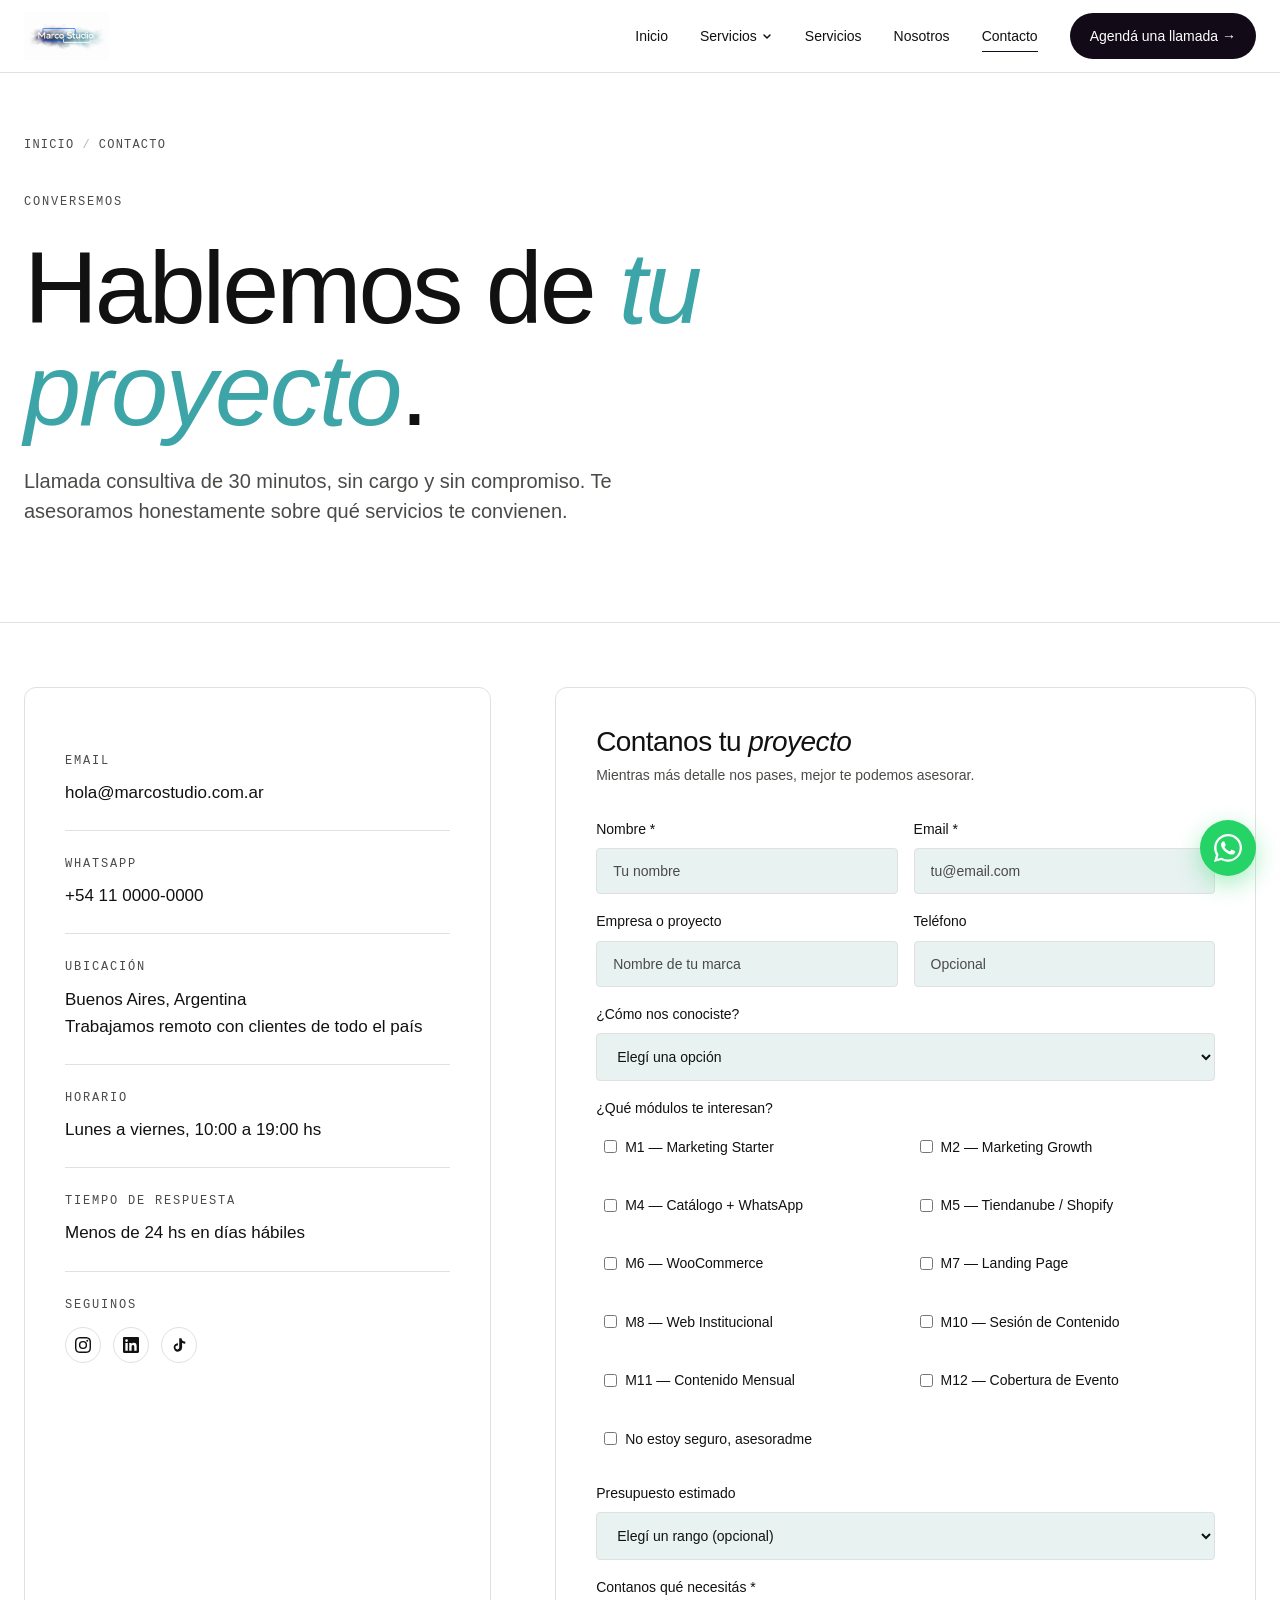
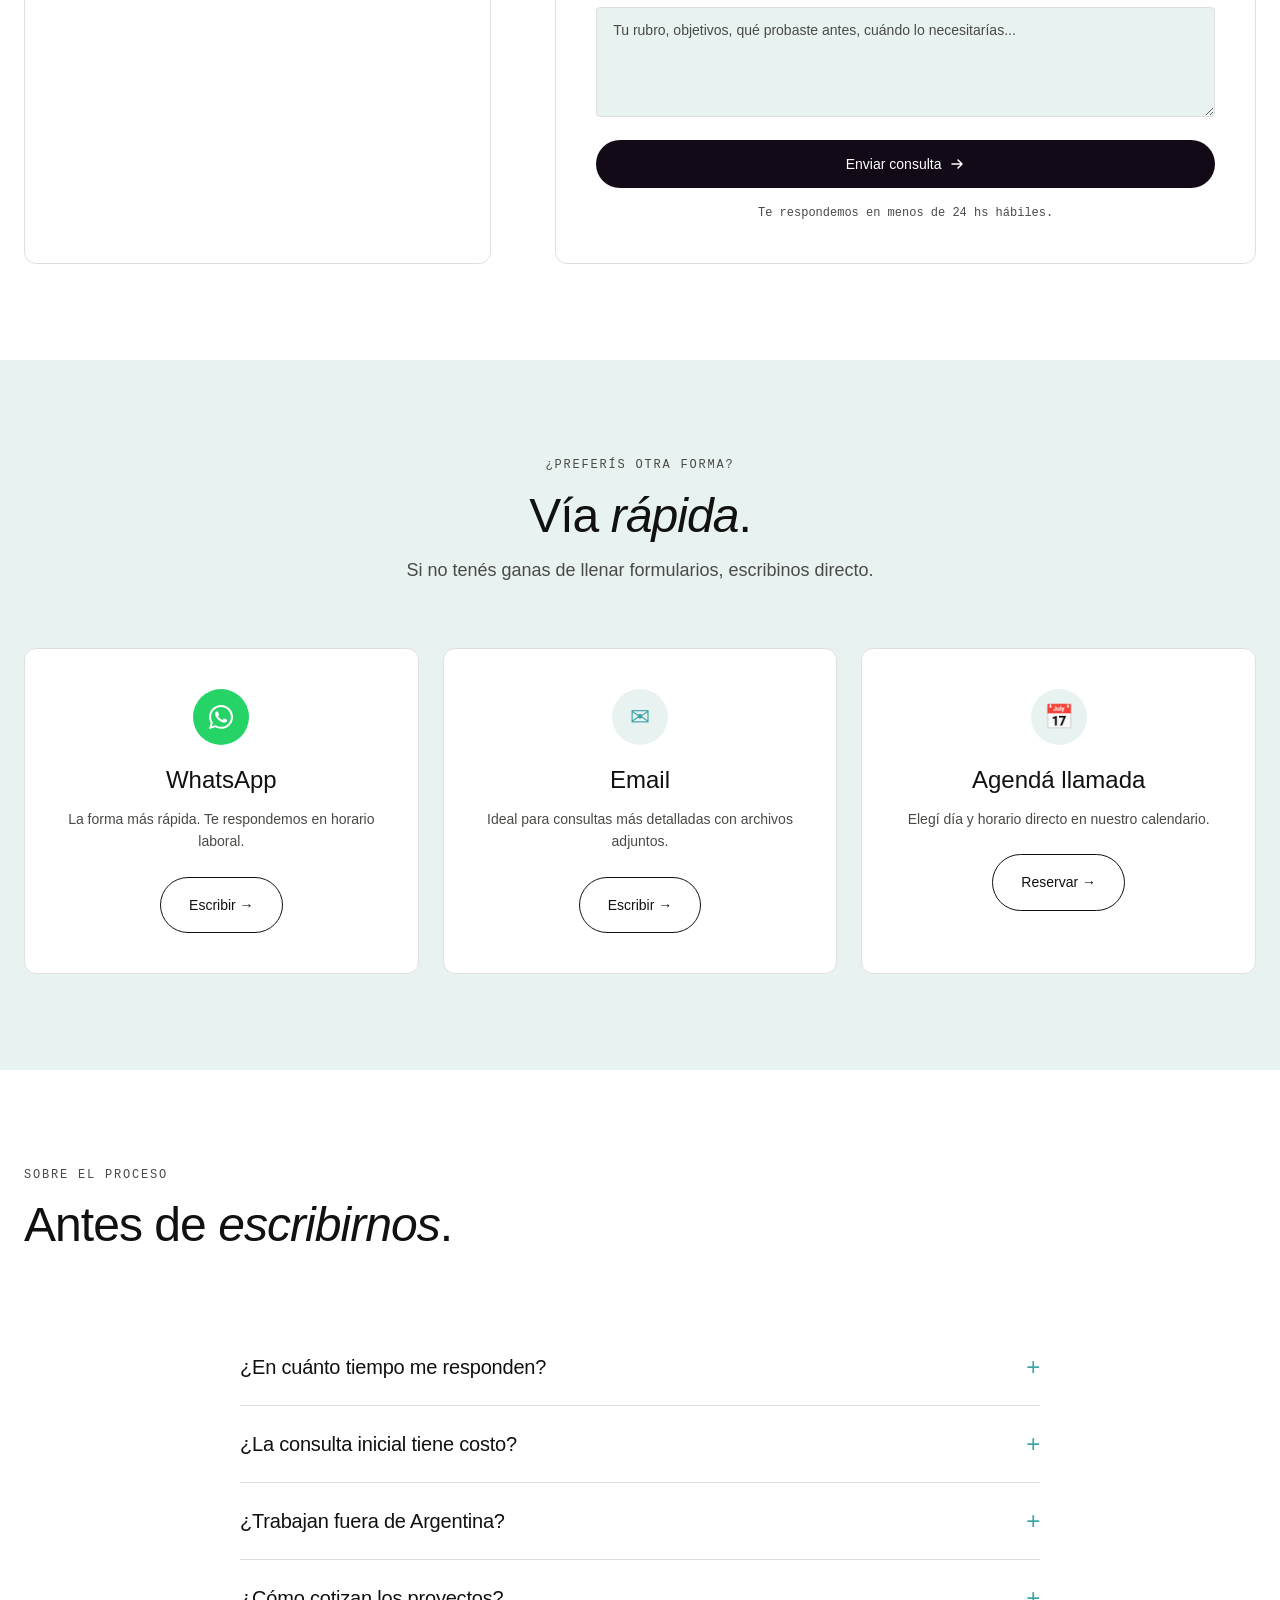
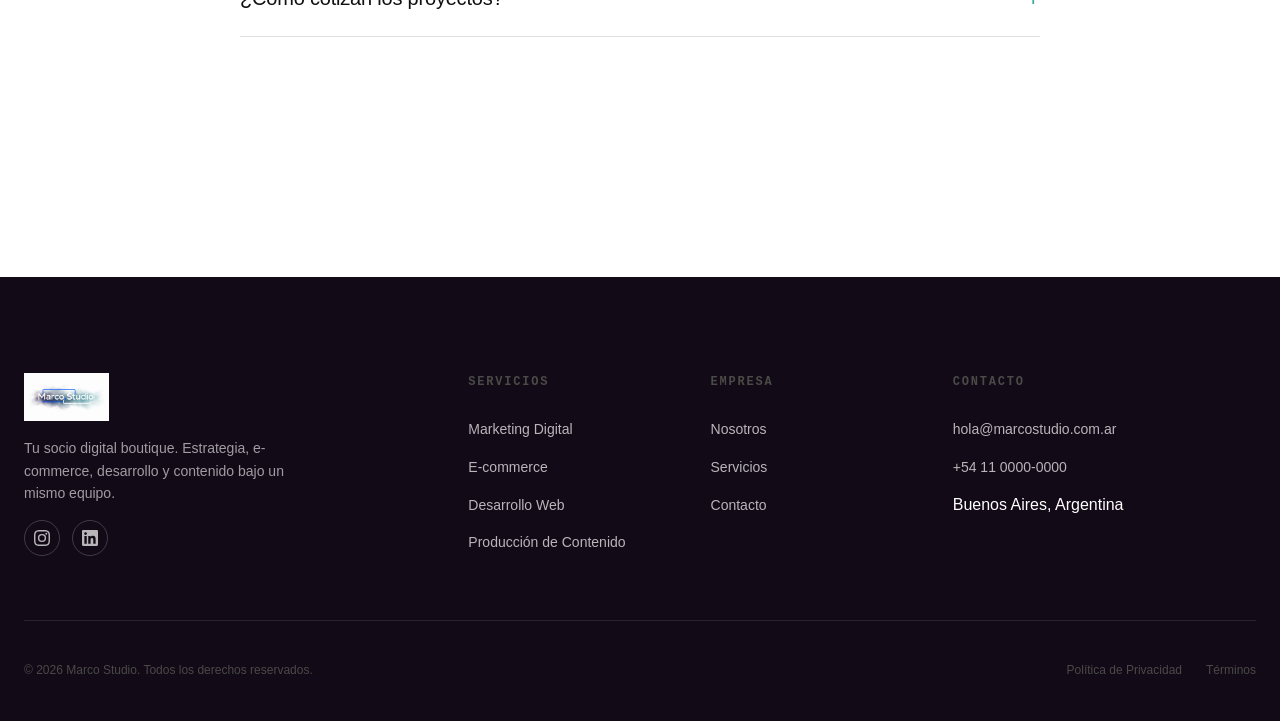
==== commit 106b6f65: "Replace logo mark+text with full horizontal logo image - css/style.css: .logo__mark → marcostudionie" ====
--- a/pages/contacto.html
+++ b/pages/contacto.html
@@ -14,9 +14,8 @@
 
   <header class="site-header">
     <div class="site-header__inner">
-      <a href="../index.html" class="logo">
+      <a href="../index.html" class="logo" aria-label="Marco Studio - Inicio">
         <span class="logo__mark"></span>
-        Marco<em style="font-style: italic; font-weight: 300;">Studio</em>
       </a>
       <nav class="nav">
         <ul class="nav__list">
@@ -288,9 +287,8 @@
     <div class="container">
       <div class="footer-grid">
         <div class="footer-col footer-brand">
-          <a href="../index.html" class="logo">
+          <a href="../index.html" class="logo" aria-label="Marco Studio - Inicio">
             <span class="logo__mark"></span>
-            Marco<em style="font-style: italic; font-weight: 300;">Studio</em>
           </a>
           <p>Tu socio digital boutique. Estrategia, e-commerce, desarrollo y contenido bajo un mismo equipo.</p>
           <div class="social-links">
--- a/css/style.css
+++ b/css/style.css
@@ -6,16 +6,16 @@
 :root {
   /* Colores */
   --color-bg: #FFFFFF;
-  --color-bg-alt: #C7C4B7;
-  --color-ink: #1A1A1A;
-  --color-ink-soft: #2A2A28;
+  --color-bg-alt: #E8F2F1;
+  --color-ink: #111111;
+  --color-ink-soft: #333333;
   --color-muted: #4A4A47;
-  --color-line: #B8B5A8;
-  --color-accent: #4A5651;
-  --color-accent-soft: #D4DAD5;
-  --color-dark: #1A1A1A;
-  --color-dark-soft: #2A2A28;
-  --color-mauve: #4A4452;
+  --color-line: #E0E0E0;
+  --color-accent: #3DA5A8;
+  --color-accent-soft: #B8DCDE;
+  --color-dark: #120A17;
+  --color-dark-soft: #1F6F7A;
+  --color-mauve: #1F6F7A;
 
   /* Tipografías */
   --font-display: 'Nunito', -apple-system, BlinkMacSystemFont, sans-serif;
@@ -181,21 +181,16 @@
 }
 
 .logo__mark {
-  width: 32px;
-  height: 32px;
-  border: 2px solid var(--color-ink);
-  position: relative;
+  width: auto;
+  height: 48px;
+  min-width: 160px;
+  aspect-ratio: auto;
+  background-image: url('../images/Logos/marcostudioniebla.png');
+  background-size: contain;
+  background-repeat: no-repeat;
+  background-position: center left;
   display: inline-block;
-}
-
-.logo__mark::after {
-  content: '';
-  position: absolute;
-  top: 4px;
-  left: 4px;
-  right: 4px;
-  bottom: 4px;
-  background: var(--color-accent);
+  flex-shrink: 0;
 }
 
 .nav {
@@ -224,7 +219,7 @@
   left: 0;
   width: 0;
   height: 1px;
-  background: var(--color-ink);
+  background: var(--color-dark);
   transition: width var(--transition);
 }
 
@@ -304,7 +299,7 @@
 
 /* CTA Header */
 .btn-header {
-  background: var(--color-ink);
+  background: var(--color-dark);
   color: var(--color-bg);
   padding: 0.75rem 1.25rem;
   border-radius: var(--radius-full);
@@ -334,7 +329,7 @@
   display: block;
   width: 20px;
   height: 1.5px;
-  background: var(--color-ink);
+  background: var(--color-dark);
   transition: var(--transition);
 }
 
@@ -411,7 +406,7 @@
 }
 
 .btn--primary {
-  background: var(--color-ink);
+  background: var(--color-dark);
   color: var(--color-bg);
 }
 
@@ -428,7 +423,7 @@
 }
 
 .btn--secondary:hover {
-  background: var(--color-ink);
+  background: var(--color-dark);
   color: var(--color-bg);
 }
 
@@ -438,7 +433,7 @@
 }
 
 .btn--accent:hover {
-  background: var(--color-ink);
+  background: var(--color-dark-soft);
   transform: translateY(-2px);
 }
 
@@ -609,7 +604,7 @@
 }
 
 .footer-brand .logo__mark {
-  border-color: var(--color-bg);
+  /* Hereda la imagen del .logo__mark base. El fondo oscuro del PNG se mimetiza con el footer. */
 }
 
 .footer-brand p {
--- a/css/pages.css
+++ b/css/pages.css
@@ -97,7 +97,7 @@
 .badge {
   font-family: var(--font-mono);
   font-size: 0.7rem;
-  background: var(--color-ink);
+  background: var(--color-dark);
   color: var(--color-bg);
   padding: 0.25rem 0.5rem;
   border-radius: var(--radius-sm);
@@ -130,7 +130,7 @@
 
 /* ---------- SISTEMA MODULAR ---------- */
 .modular {
-  background: var(--color-bg-alt);
+  background: var(--color-bg);
 }
 
 .modular-diagram {
@@ -170,7 +170,7 @@
 }
 
 .modular-module:hover {
-  background: var(--color-ink);
+  background: var(--color-dark);
   color: var(--color-bg);
   transform: translateX(4px);
 }
@@ -188,7 +188,7 @@
   display: inline-block;
   font-family: var(--font-mono);
   font-size: 0.8rem;
-  background: var(--color-ink);
+  background: var(--color-dark);
   color: var(--color-bg);
   padding: 0.25rem 0.625rem;
   border-radius: var(--radius-full);
@@ -198,7 +198,7 @@
 
 /* ---------- COMBOS ---------- */
 .combos__banner {
-  background: var(--color-dark);
+  background: linear-gradient(135deg, var(--color-dark) 0%, var(--color-dark-soft) 100%);
   color: var(--color-bg);
   border-radius: var(--radius-lg);
   padding: var(--space-xl);
@@ -345,9 +345,9 @@
 }
 
 .pricing-card--featured {
-  background: var(--color-ink);
+  background: var(--color-dark-soft);
   color: var(--color-bg);
-  border-color: var(--color-ink);
+  border-color: var(--color-dark-soft);
 }
 
 .pricing-card--featured .pricing-card__desc,
@@ -419,7 +419,7 @@
 }
 
 .cta-final__inner {
-  background: var(--color-dark);
+  background: linear-gradient(135deg, var(--color-dark) 0%, var(--color-dark-soft) 100%);
   color: var(--color-bg);
   border-radius: var(--radius-lg);
   padding: var(--space-2xl);
@@ -432,17 +432,18 @@
 }
 
 .cta-final__inner::before {
-  content: 'M';
+  content: '';
   position: absolute;
   bottom: -40px;
-  right: -20px;
-  font-family: var(--font-display);
-  font-style: italic;
-  font-size: 25rem;
-  line-height: 1;
-  color: rgba(255, 255, 255, 0.03);
+  right: -40px;
+  width: 480px;
+  height: 480px;
+  background-image: url('../images/Logos/logosinfondo.png');
+  background-size: contain;
+  background-repeat: no-repeat;
+  background-position: bottom right;
+  opacity: 0.1;
   pointer-events: none;
-  font-weight: 400;
 }
 
 .cta-final__title {
@@ -581,7 +582,7 @@
 
 /* Methodology */
 .methodology {
-  background: var(--color-bg-alt);
+  background: var(--color-bg);
 }
 
 .method-grid {
@@ -645,7 +646,7 @@
 .module-card__badge {
   font-family: var(--font-mono);
   font-size: 0.7rem;
-  background: var(--color-ink);
+  background: var(--color-dark);
   color: var(--color-bg);
   padding: 0.375rem 0.75rem;
   border-radius: var(--radius-sm);
@@ -715,7 +716,7 @@
 
 /* A medida */
 .a-medida {
-  background: var(--color-ink);
+  background: var(--color-dark);
   color: var(--color-bg);
   padding: var(--space-xl);
   border-radius: var(--radius-lg);
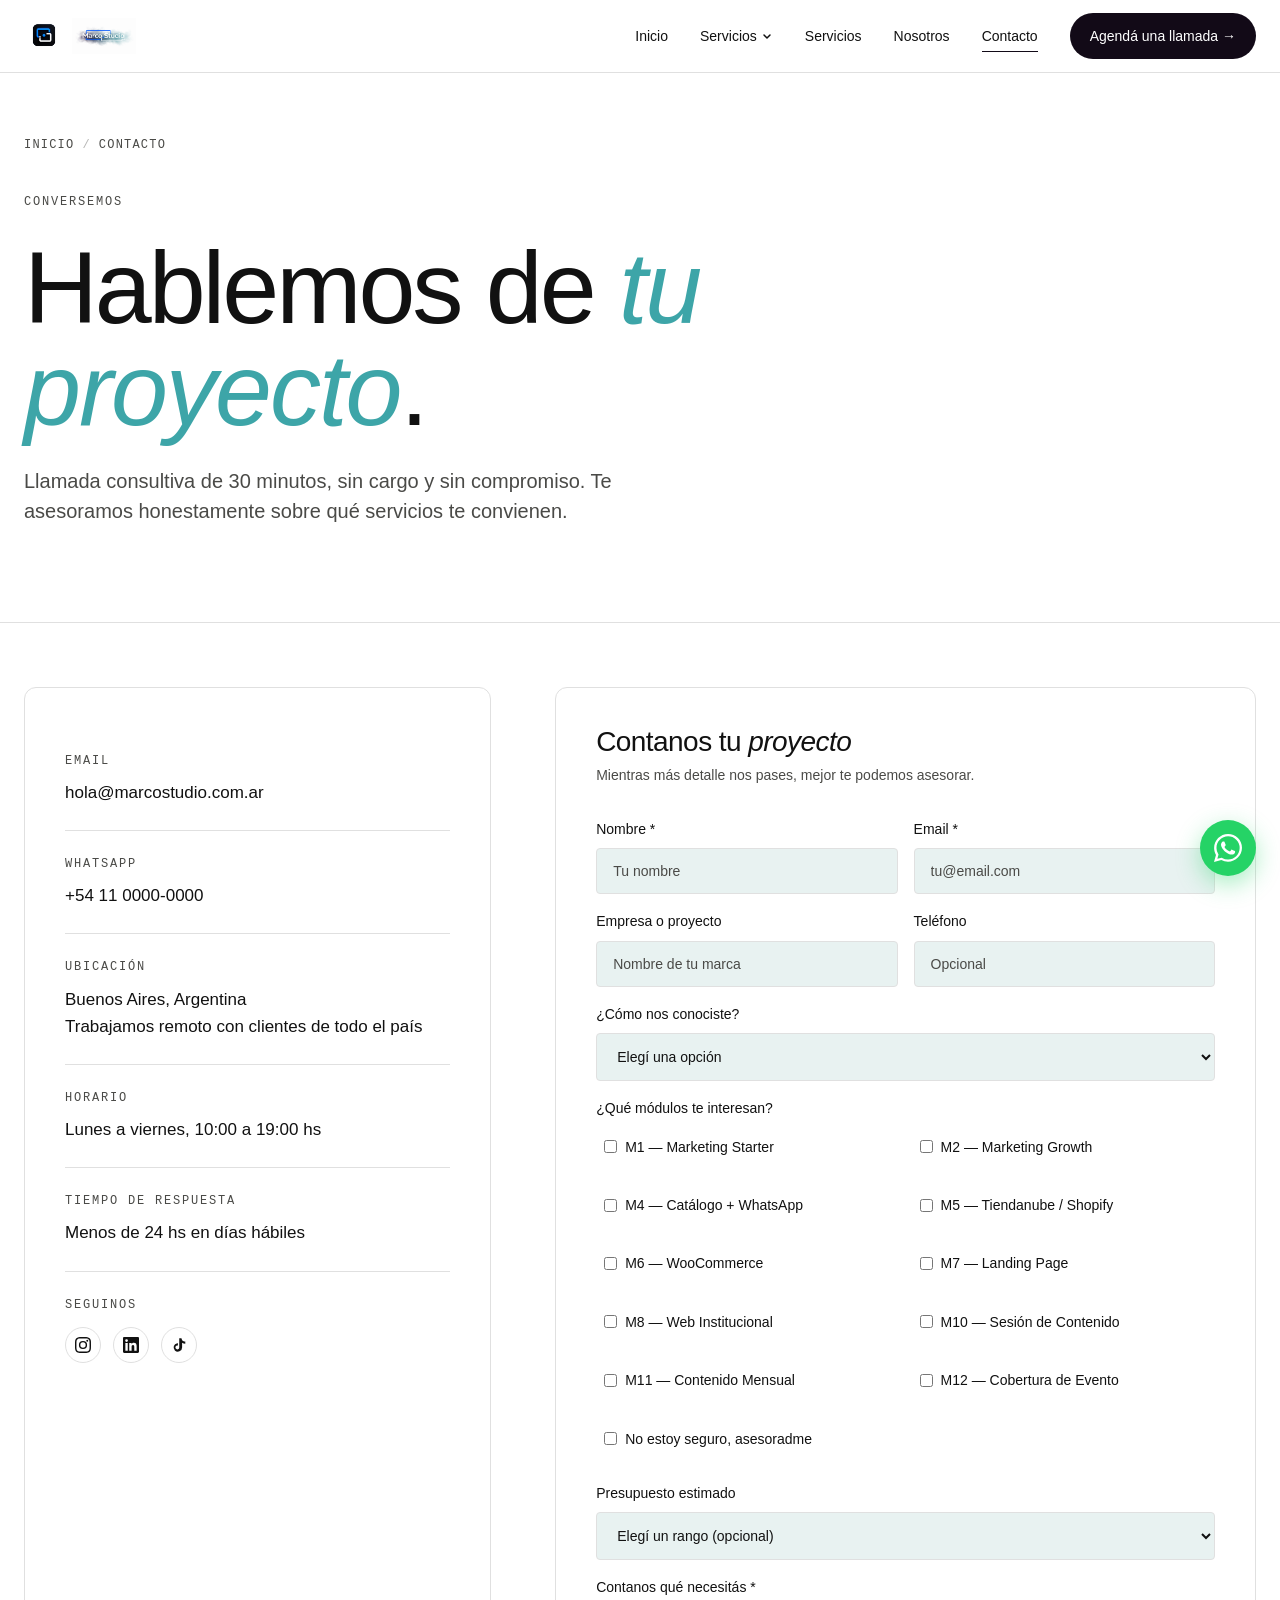
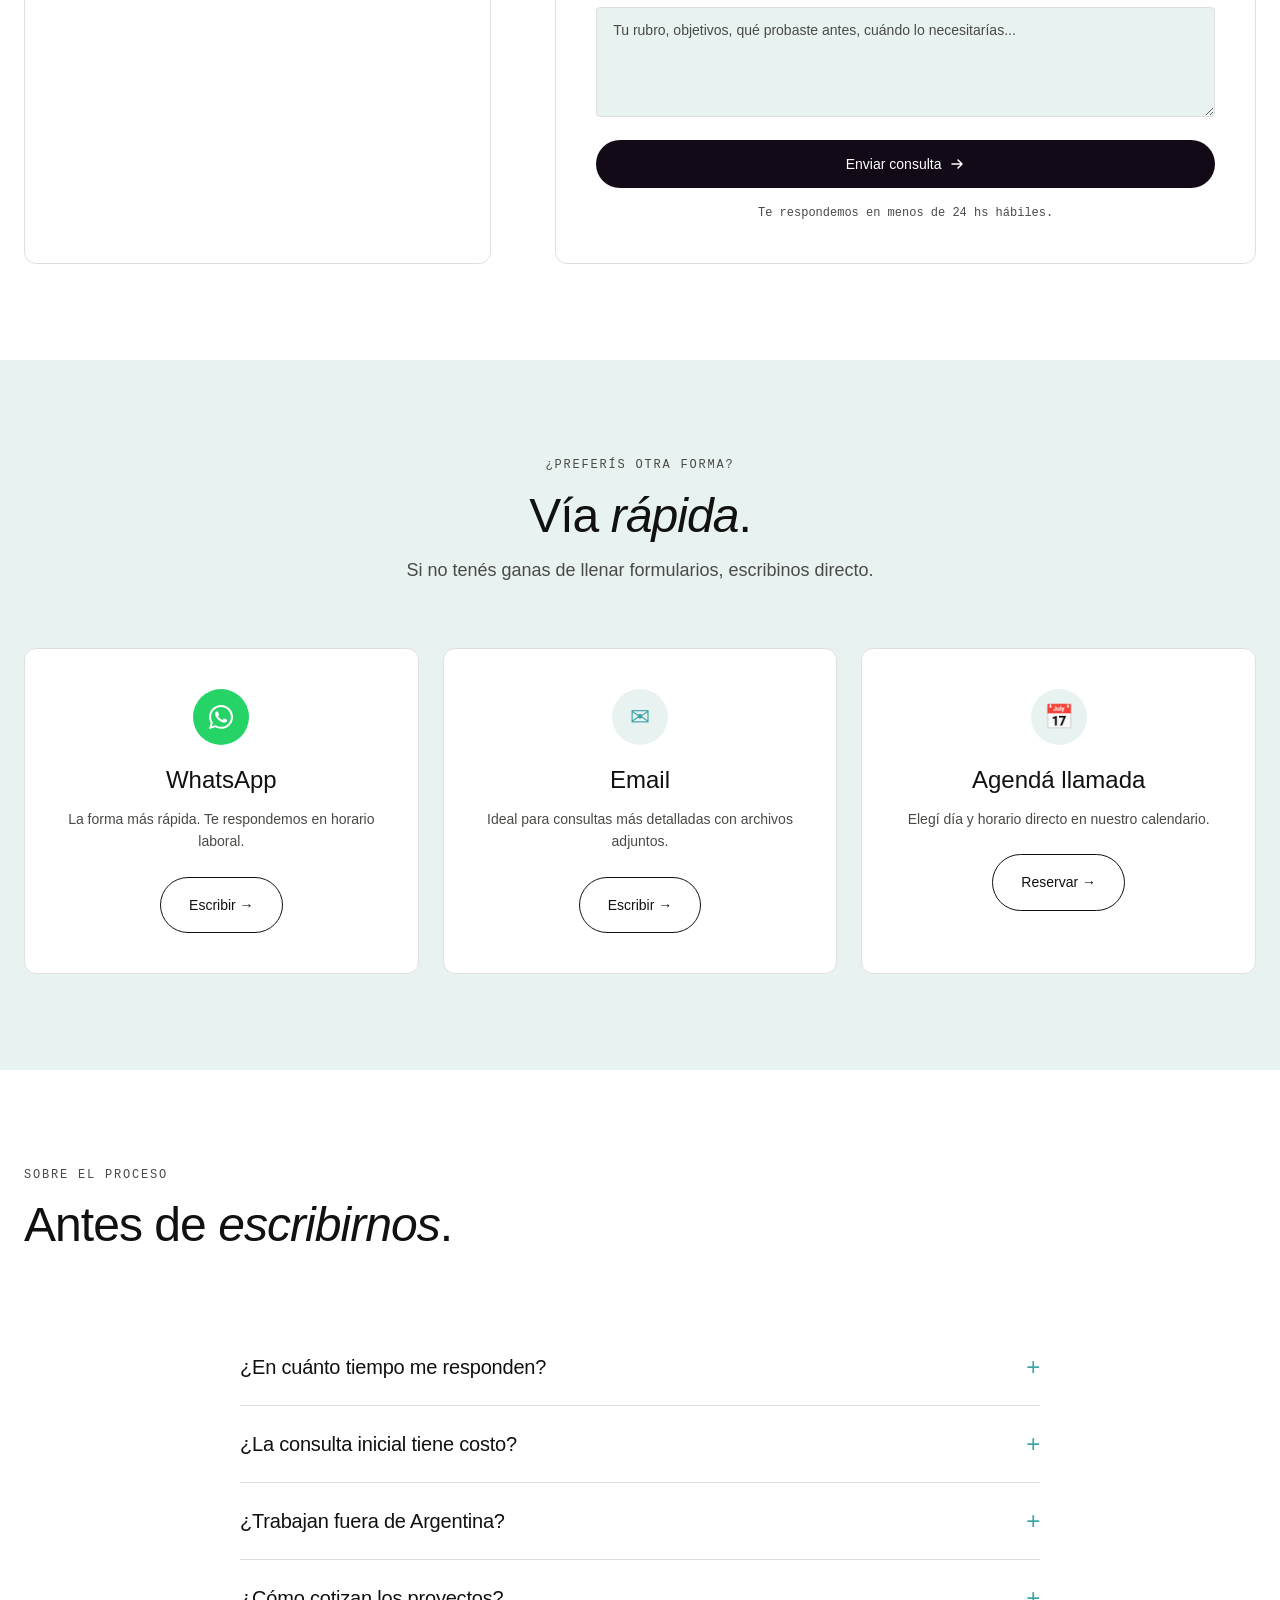
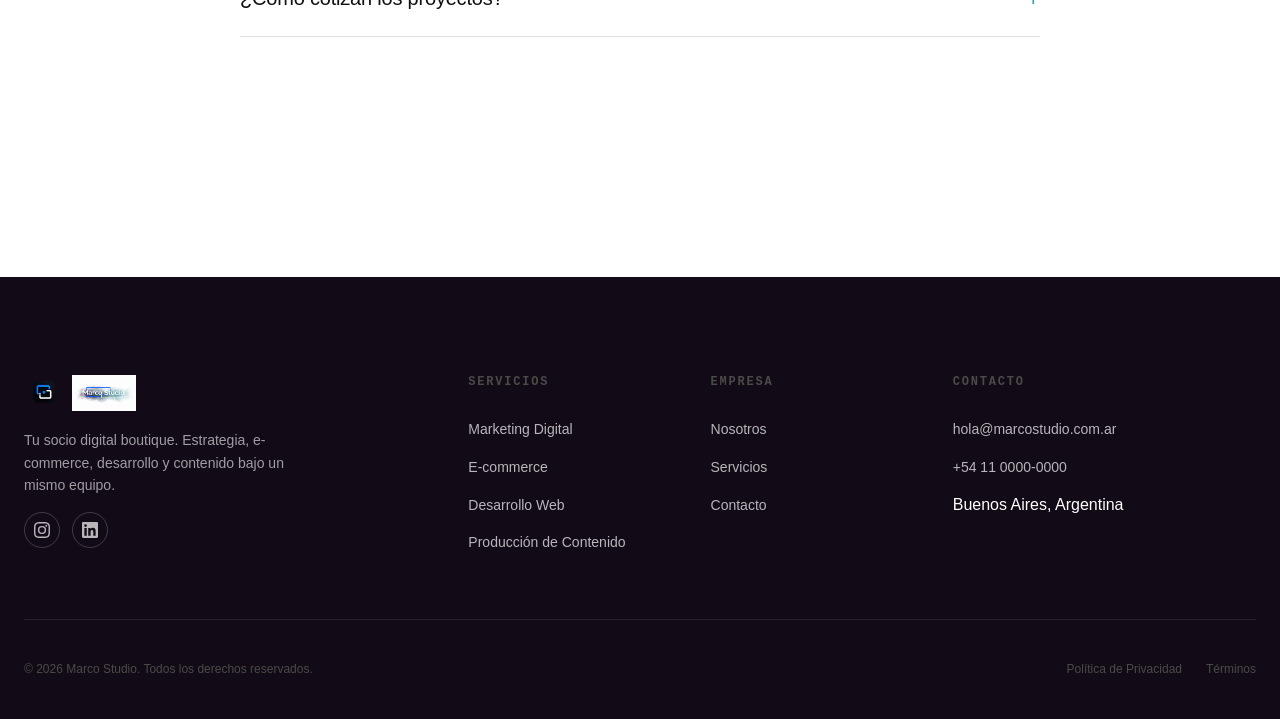
==== commit d90c1515: "Show both logo icon and horizontal logo name side by side - .logo__mark: restore logosinfondo.png at" ====
--- a/pages/contacto.html
+++ b/pages/contacto.html
@@ -16,6 +16,7 @@
     <div class="site-header__inner">
       <a href="../index.html" class="logo" aria-label="Marco Studio - Inicio">
         <span class="logo__mark"></span>
+        <span class="logo__name"></span>
       </a>
       <nav class="nav">
         <ul class="nav__list">
@@ -289,6 +290,7 @@
         <div class="footer-col footer-brand">
           <a href="../index.html" class="logo" aria-label="Marco Studio - Inicio">
             <span class="logo__mark"></span>
+            <span class="logo__name"></span>
           </a>
           <p>Tu socio digital boutique. Estrategia, e-commerce, desarrollo y contenido bajo un mismo equipo.</p>
           <div class="social-links">
--- a/css/style.css
+++ b/css/style.css
@@ -181,10 +181,20 @@
 }
 
 .logo__mark {
+  width: 40px;
+  height: 40px;
+  background-image: url('../images/Logos/logosinfondo.png');
+  background-size: contain;
+  background-repeat: no-repeat;
+  background-position: center;
+  display: inline-block;
+  flex-shrink: 0;
+}
+
+.logo__name {
+  height: 36px;
   width: auto;
-  height: 48px;
-  min-width: 160px;
-  aspect-ratio: auto;
+  min-width: 130px;
   background-image: url('../images/Logos/marcostudioniebla.png');
   background-size: contain;
   background-repeat: no-repeat;
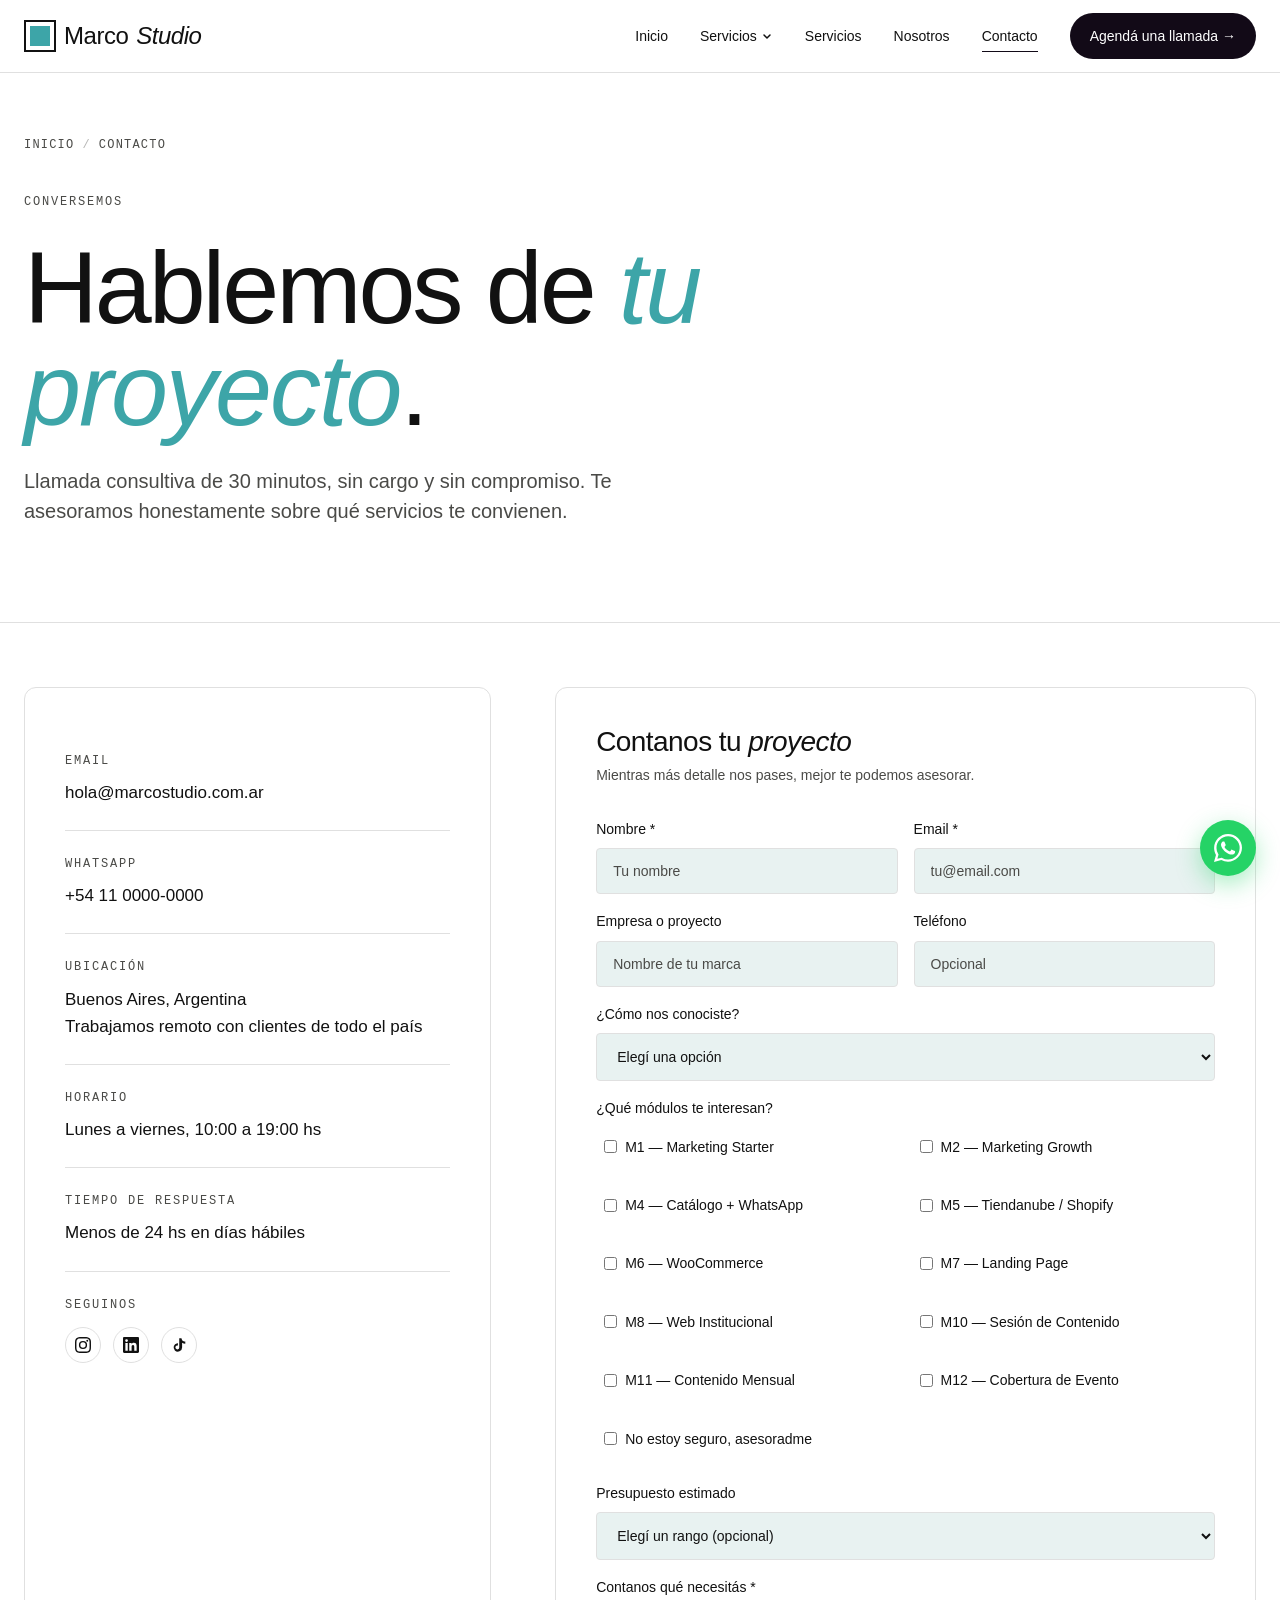
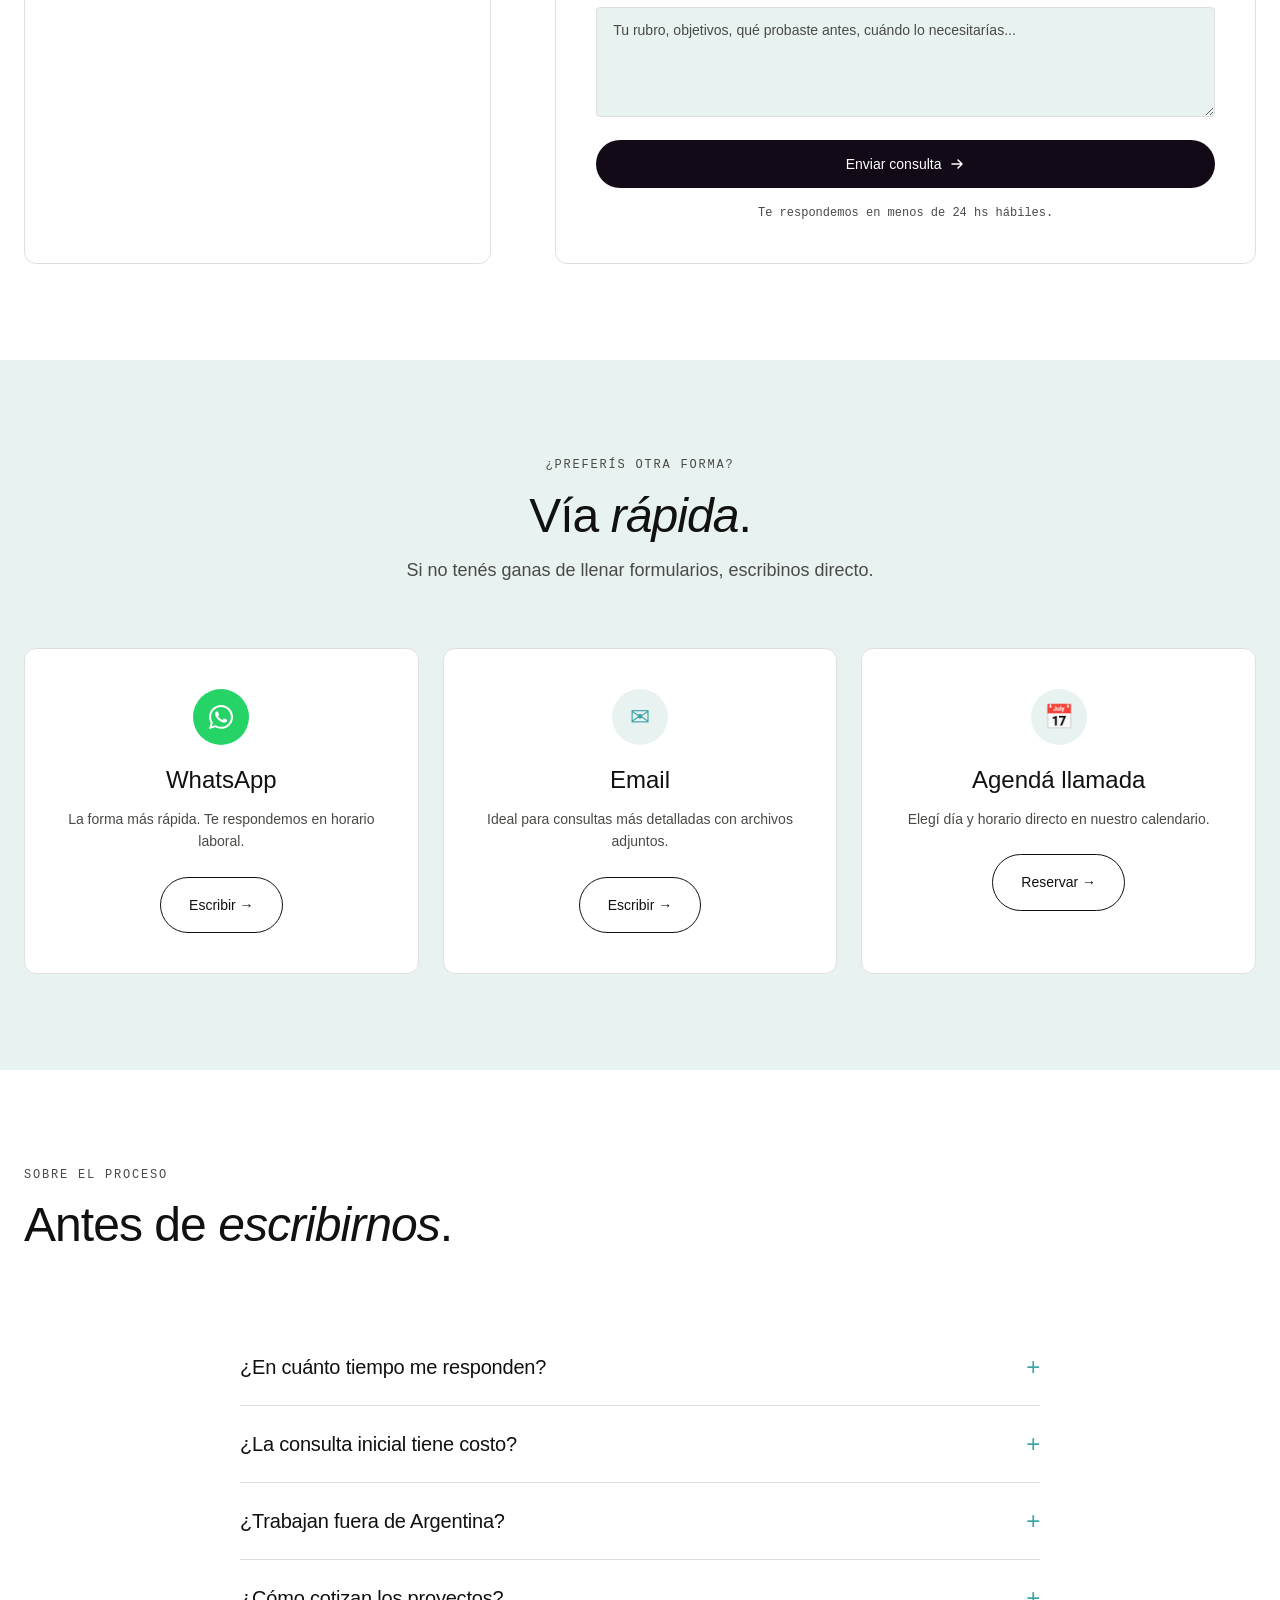
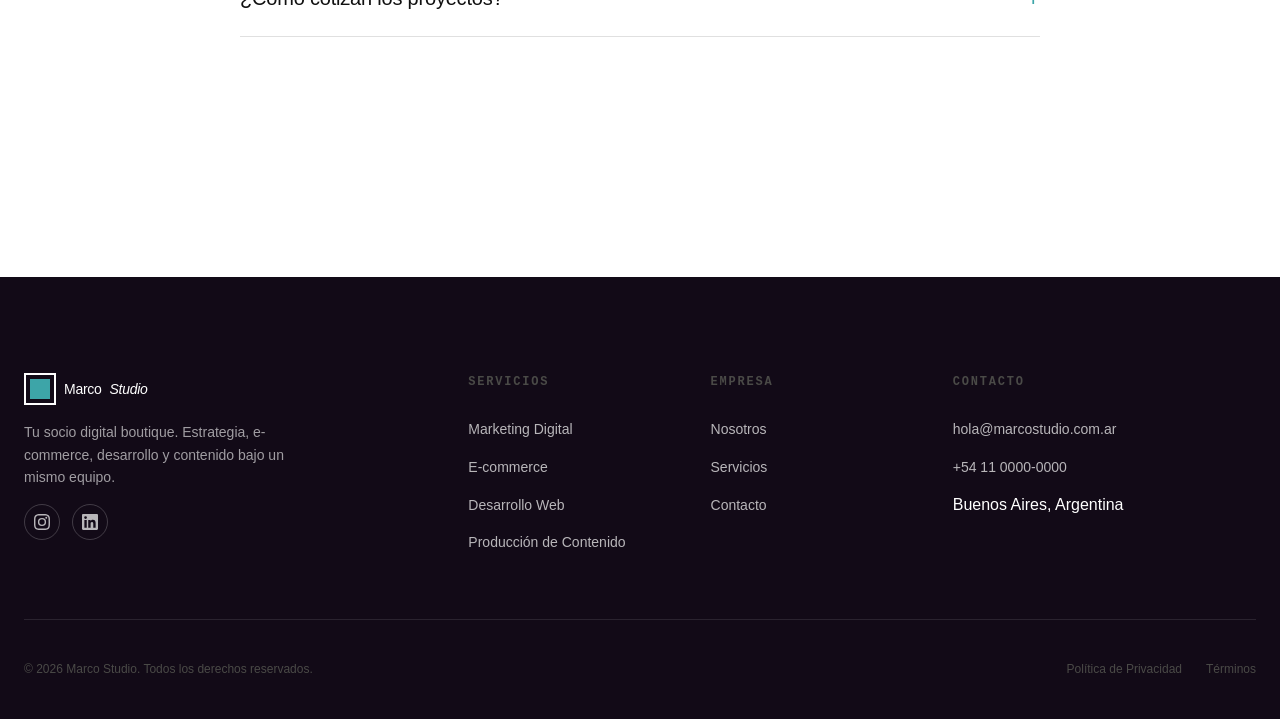
==== commit c458d680: "Revert: restore original logo mark (CSS border+after) and Marco Studio text - .logo__mark: back to 3" ====
--- a/pages/contacto.html
+++ b/pages/contacto.html
@@ -14,9 +14,9 @@
 
   <header class="site-header">
     <div class="site-header__inner">
-      <a href="../index.html" class="logo" aria-label="Marco Studio - Inicio">
+      <a href="../index.html" class="logo">
         <span class="logo__mark"></span>
-        <span class="logo__name"></span>
+        Marco<em style="font-style: italic; font-weight: 300;">Studio</em>
       </a>
       <nav class="nav">
         <ul class="nav__list">
@@ -288,9 +288,9 @@
     <div class="container">
       <div class="footer-grid">
         <div class="footer-col footer-brand">
-          <a href="../index.html" class="logo" aria-label="Marco Studio - Inicio">
+          <a href="../index.html" class="logo">
             <span class="logo__mark"></span>
-            <span class="logo__name"></span>
+            Marco<em style="font-style: italic; font-weight: 300;">Studio</em>
           </a>
           <p>Tu socio digital boutique. Estrategia, e-commerce, desarrollo y contenido bajo un mismo equipo.</p>
           <div class="social-links">
--- a/css/style.css
+++ b/css/style.css
@@ -181,26 +181,21 @@
 }
 
 .logo__mark {
-  width: 40px;
-  height: 40px;
-  background-image: url('../images/Logos/logosinfondo.png');
-  background-size: contain;
-  background-repeat: no-repeat;
-  background-position: center;
+  width: 32px;
+  height: 32px;
+  border: 2px solid var(--color-ink);
+  position: relative;
   display: inline-block;
-  flex-shrink: 0;
-}
-
-.logo__name {
-  height: 36px;
-  width: auto;
-  min-width: 130px;
-  background-image: url('../images/Logos/marcostudioniebla.png');
-  background-size: contain;
-  background-repeat: no-repeat;
-  background-position: center left;
-  display: inline-block;
-  flex-shrink: 0;
+}
+
+.logo__mark::after {
+  content: '';
+  position: absolute;
+  top: 4px;
+  left: 4px;
+  right: 4px;
+  bottom: 4px;
+  background: var(--color-accent);
 }
 
 .nav {
@@ -614,7 +609,7 @@
 }
 
 .footer-brand .logo__mark {
-  /* Hereda la imagen del .logo__mark base. El fondo oscuro del PNG se mimetiza con el footer. */
+  border-color: var(--color-bg);
 }
 
 .footer-brand p {
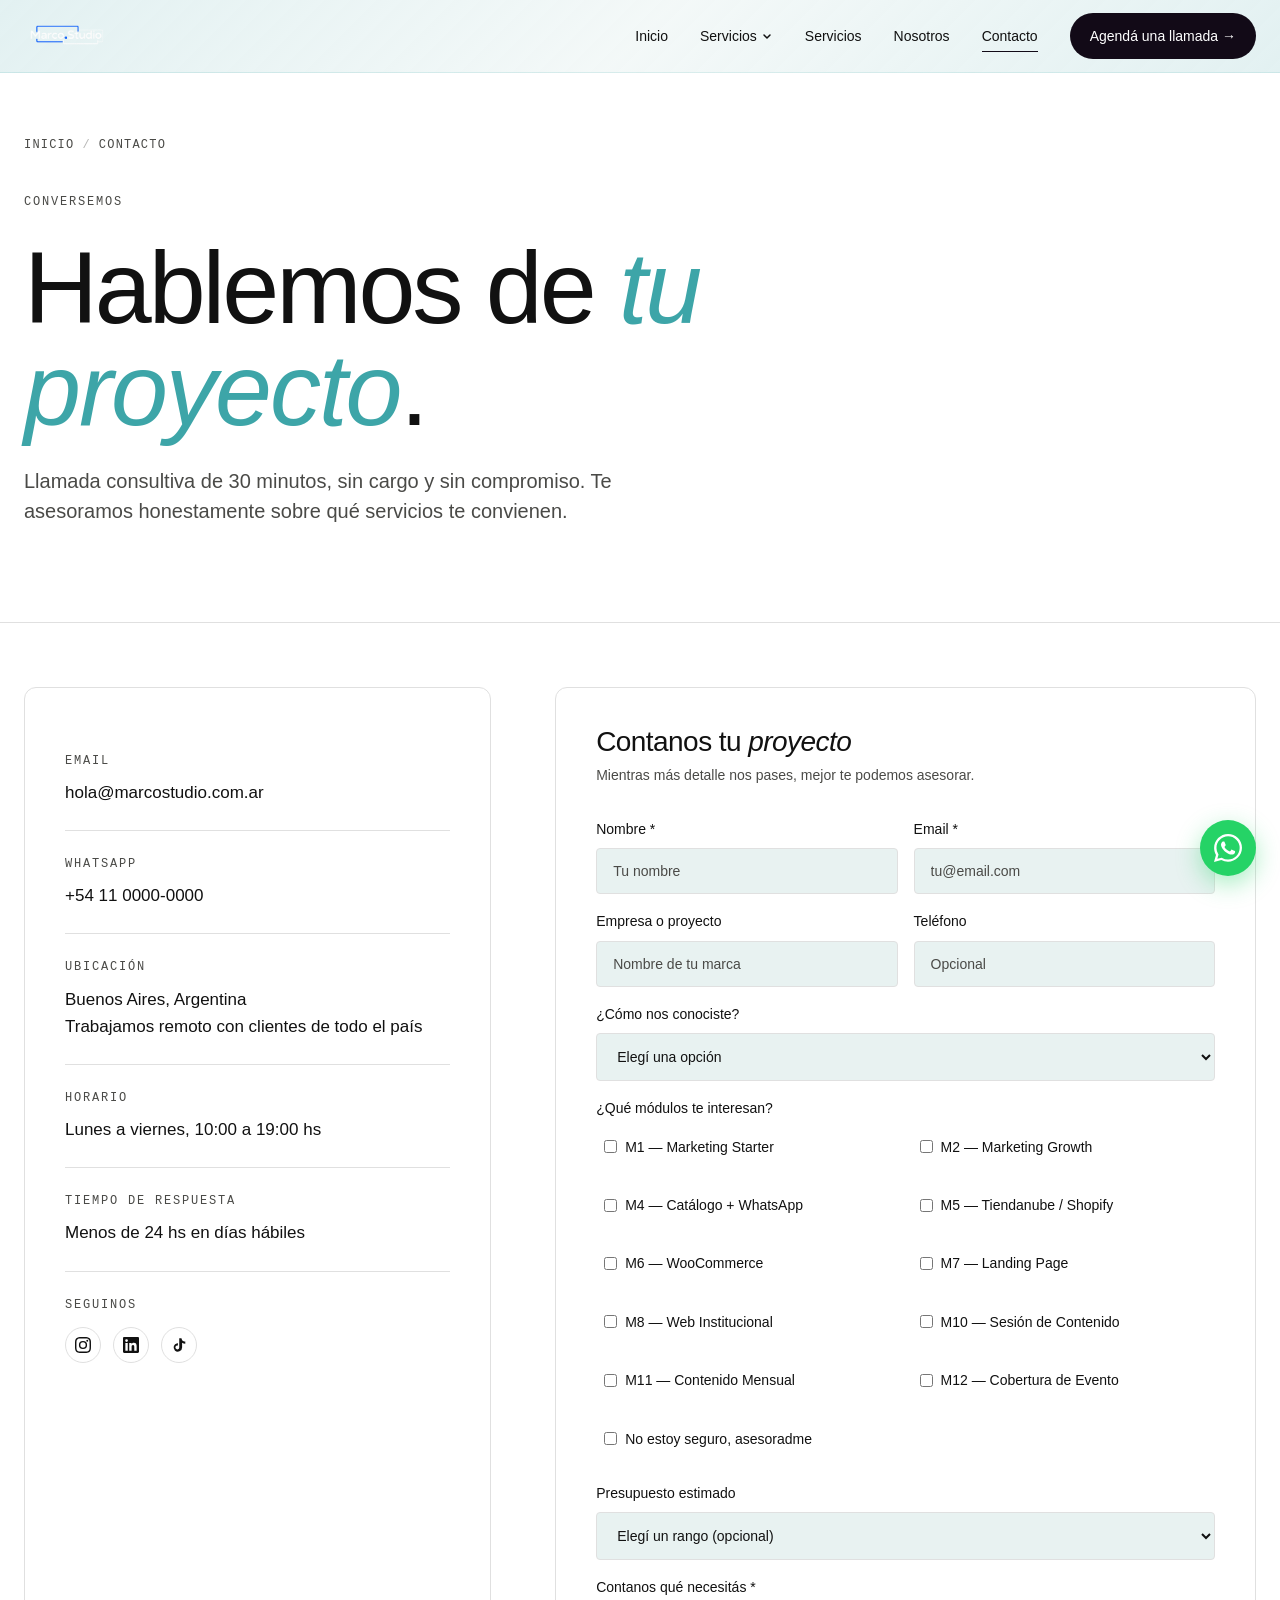
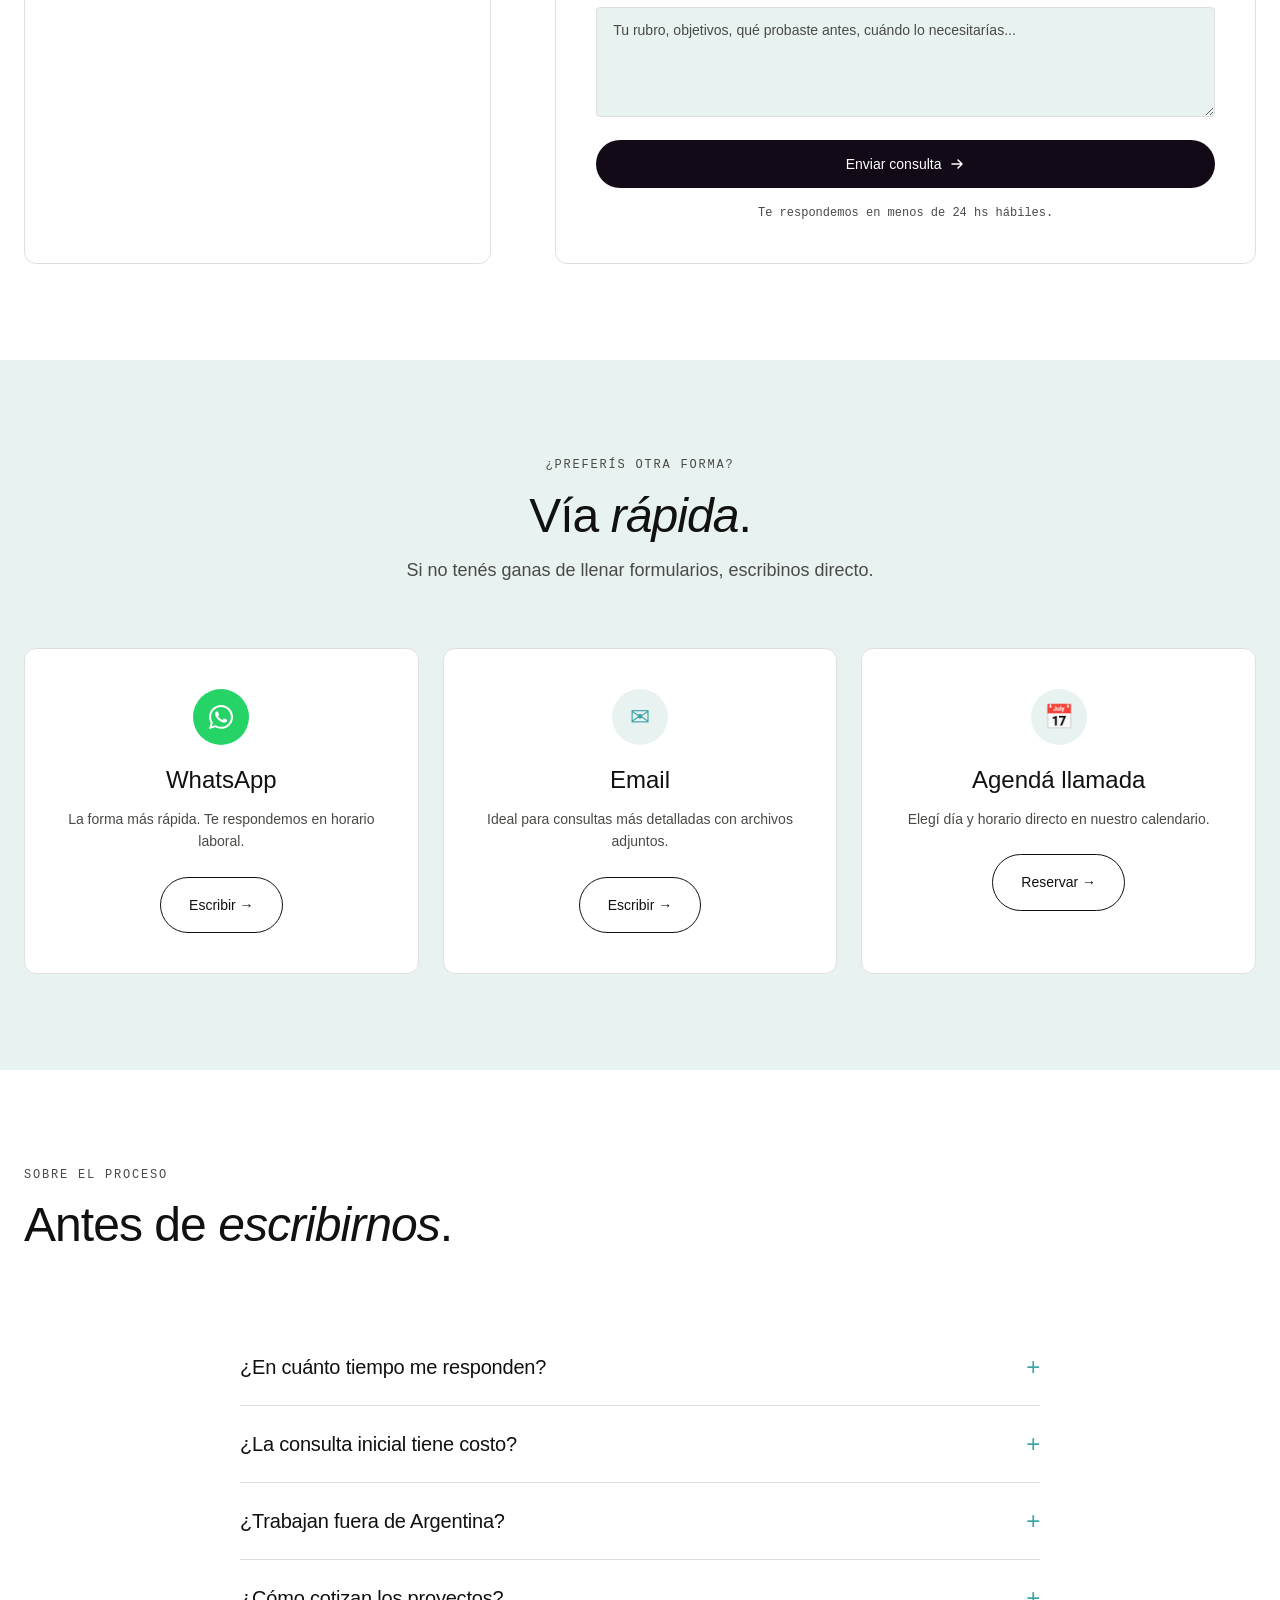
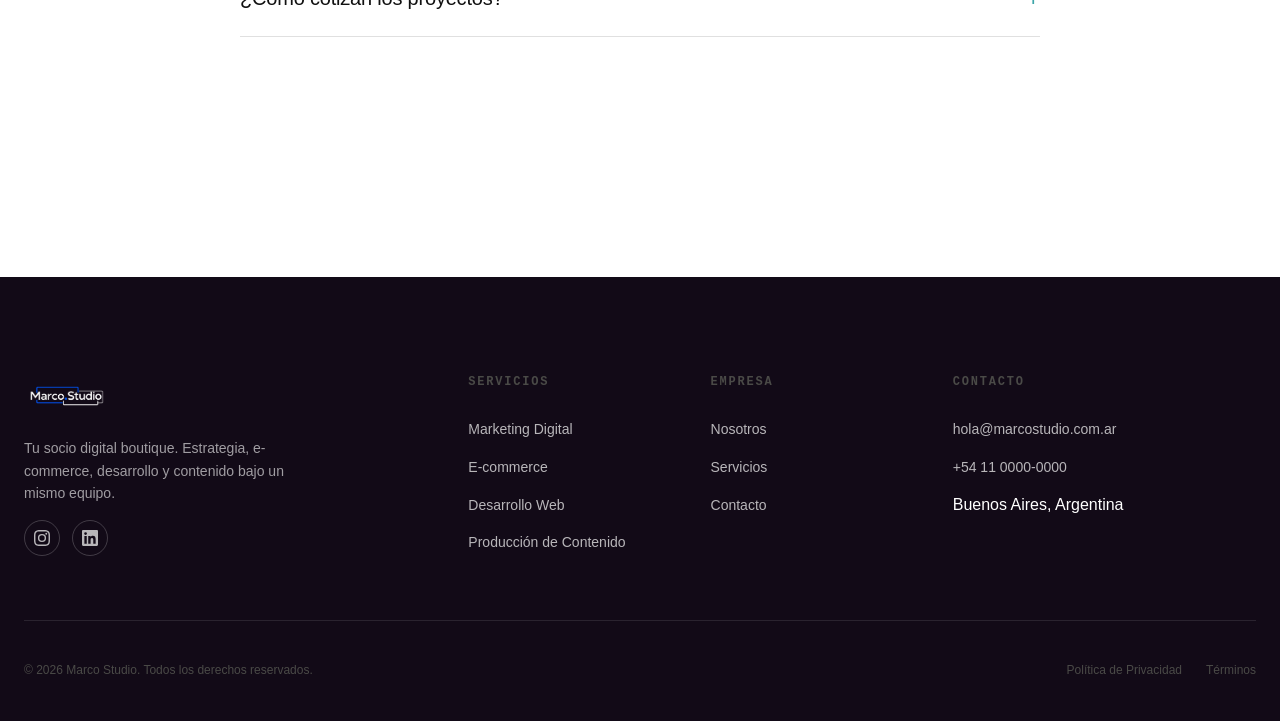
==== commit e5bd9695: "Replace logo mark+text with horizontal logo image (marcostudio.png) - All 8 HTML files: <span.logo__" ====
--- a/pages/contacto.html
+++ b/pages/contacto.html
@@ -14,9 +14,8 @@
 
   <header class="site-header">
     <div class="site-header__inner">
-      <a href="../index.html" class="logo">
-        <span class="logo__mark"></span>
-        Marco<em style="font-style: italic; font-weight: 300;">Studio</em>
+      <a href="../index.html" class="logo" aria-label="Marco Studio - Inicio">
+        <img src="../images/Logos/marcostudio.png" alt="Marco Studio" class="logo__img">
       </a>
       <nav class="nav">
         <ul class="nav__list">
@@ -288,9 +287,8 @@
     <div class="container">
       <div class="footer-grid">
         <div class="footer-col footer-brand">
-          <a href="../index.html" class="logo">
-            <span class="logo__mark"></span>
-            Marco<em style="font-style: italic; font-weight: 300;">Studio</em>
+          <a href="../index.html" class="logo" aria-label="Marco Studio - Inicio">
+            <img src="../images/Logos/marcostudio.png" alt="Marco Studio" class="logo__img">
           </a>
           <p>Tu socio digital boutique. Estrategia, e-commerce, desarrollo y contenido bajo un mismo equipo.</p>
           <div class="social-links">
--- a/css/style.css
+++ b/css/style.css
@@ -154,10 +154,27 @@
   left: 0;
   right: 0;
   z-index: 100;
-  background: rgba(255, 255, 255, 0.85);
-  backdrop-filter: blur(20px);
-  -webkit-backdrop-filter: blur(20px);
-  border-bottom: 1px solid var(--color-line);
+  background: linear-gradient(
+    135deg,
+    rgba(184, 220, 222, 0.4) 0%,
+    rgba(232, 242, 241, 0.5) 50%,
+    rgba(184, 220, 222, 0.4) 100%
+  );
+  backdrop-filter: blur(20px) saturate(180%);
+  -webkit-backdrop-filter: blur(20px) saturate(180%);
+  border-bottom: 1px solid rgba(61, 165, 168, 0.15);
+  transition: all var(--transition);
+}
+
+.site-header.is-scrolled {
+  background: linear-gradient(
+    135deg,
+    rgba(184, 220, 222, 0.7) 0%,
+    rgba(232, 242, 241, 0.75) 50%,
+    rgba(184, 220, 222, 0.7) 100%
+  );
+  border-bottom-color: rgba(61, 165, 168, 0.25);
+  box-shadow: 0 4px 24px -8px rgba(31, 111, 122, 0.1);
 }
 
 .site-header__inner {
@@ -180,22 +197,23 @@
   gap: 0.5rem;
 }
 
+/* .logo__mark: deprecada — reemplazada por <img class="logo__img"> con el logo horizontal completo */
 .logo__mark {
-  width: 32px;
-  height: 32px;
-  border: 2px solid var(--color-ink);
-  position: relative;
+  width: 70px;
+  height: 70px;
+  background-image: url('../images/Logos/logosinfondo.png');
+  background-size: contain;
+  background-repeat: no-repeat;
+  background-position: center;
   display: inline-block;
-}
-
-.logo__mark::after {
-  content: '';
-  position: absolute;
-  top: 4px;
-  left: 4px;
-  right: 4px;
-  bottom: 4px;
-  background: var(--color-accent);
+  flex-shrink: 0;
+}
+
+.logo__img {
+  height: 48px;
+  width: auto;
+  display: block;
+  flex-shrink: 0;
 }
 
 .nav {
@@ -609,7 +627,7 @@
 }
 
 .footer-brand .logo__mark {
-  border-color: var(--color-bg);
+  /* logosinfondo.png tiene fondo oscuro, se integra bien con el footer */
 }
 
 .footer-brand p {
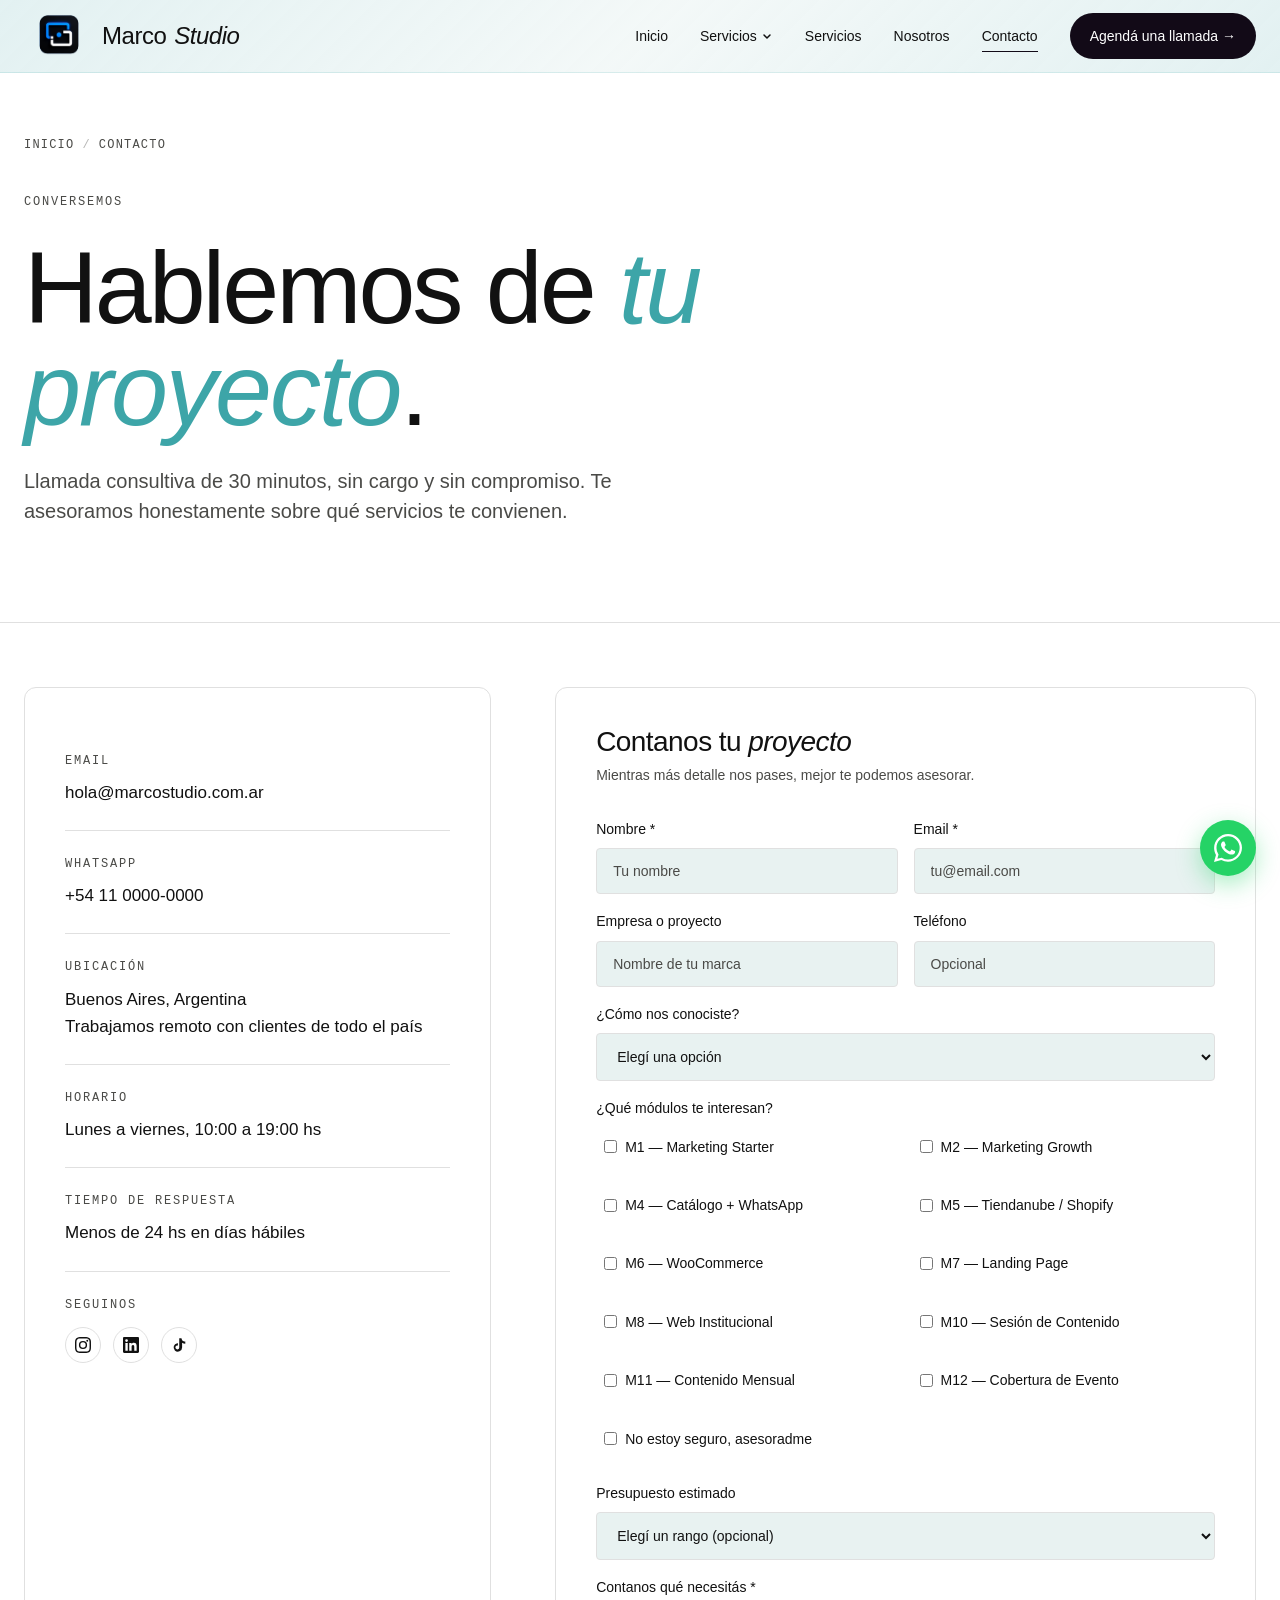
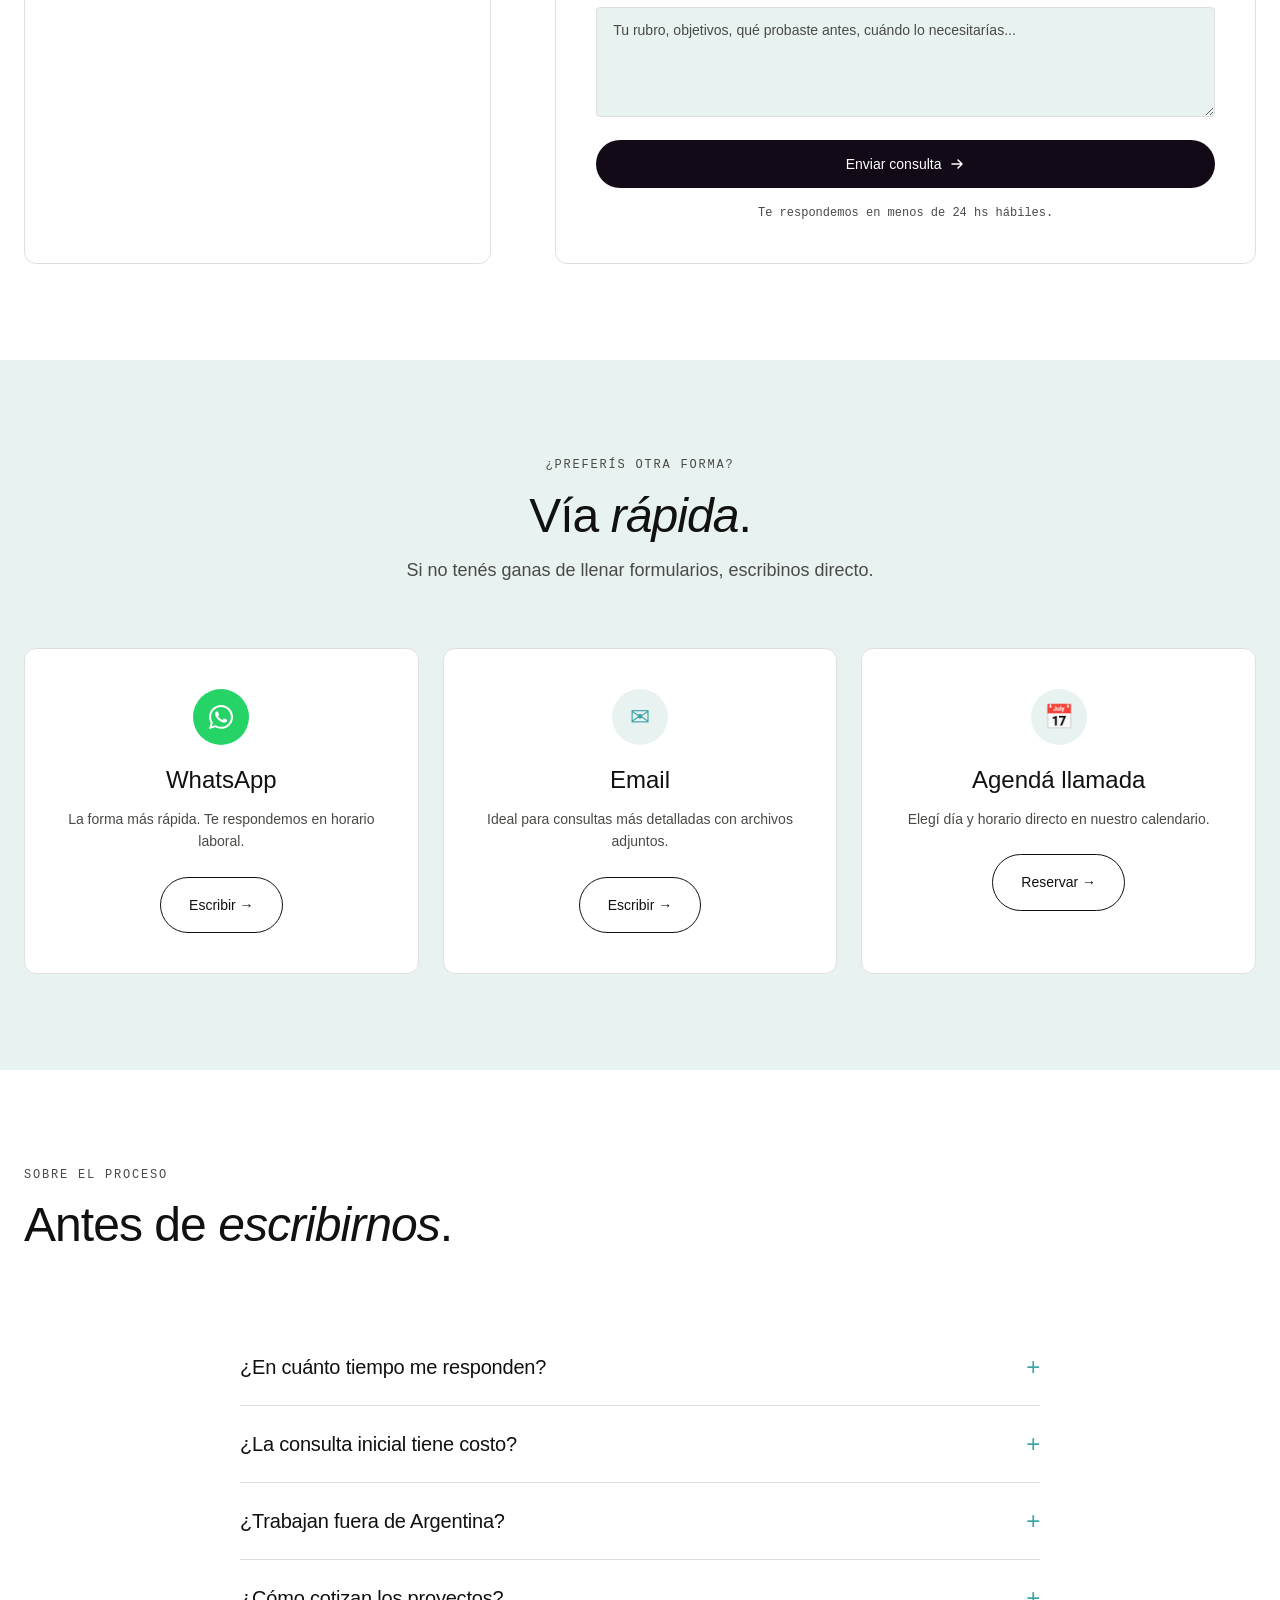
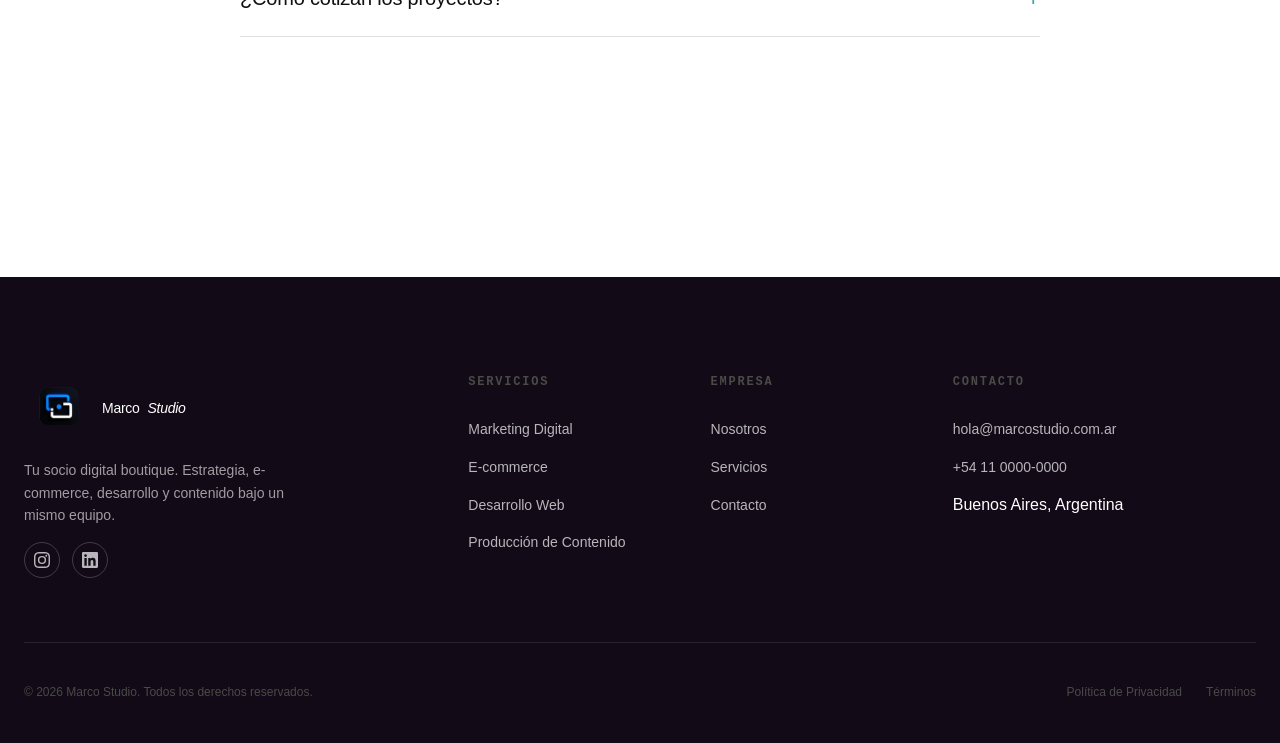
==== commit df8b1b89: "Revert "Replace logo mark+text with horizontal logo image (marcostudio.png)" This reverts commit e5b" ====
--- a/pages/contacto.html
+++ b/pages/contacto.html
@@ -14,8 +14,9 @@
 
   <header class="site-header">
     <div class="site-header__inner">
-      <a href="../index.html" class="logo" aria-label="Marco Studio - Inicio">
-        <img src="../images/Logos/marcostudio.png" alt="Marco Studio" class="logo__img">
+      <a href="../index.html" class="logo">
+        <span class="logo__mark"></span>
+        Marco<em style="font-style: italic; font-weight: 300;">Studio</em>
       </a>
       <nav class="nav">
         <ul class="nav__list">
@@ -287,8 +288,9 @@
     <div class="container">
       <div class="footer-grid">
         <div class="footer-col footer-brand">
-          <a href="../index.html" class="logo" aria-label="Marco Studio - Inicio">
-            <img src="../images/Logos/marcostudio.png" alt="Marco Studio" class="logo__img">
+          <a href="../index.html" class="logo">
+            <span class="logo__mark"></span>
+            Marco<em style="font-style: italic; font-weight: 300;">Studio</em>
           </a>
           <p>Tu socio digital boutique. Estrategia, e-commerce, desarrollo y contenido bajo un mismo equipo.</p>
           <div class="social-links">
--- a/css/style.css
+++ b/css/style.css
@@ -197,7 +197,6 @@
   gap: 0.5rem;
 }
 
-/* .logo__mark: deprecada — reemplazada por <img class="logo__img"> con el logo horizontal completo */
 .logo__mark {
   width: 70px;
   height: 70px;
@@ -206,13 +205,6 @@
   background-repeat: no-repeat;
   background-position: center;
   display: inline-block;
-  flex-shrink: 0;
-}
-
-.logo__img {
-  height: 48px;
-  width: auto;
-  display: block;
   flex-shrink: 0;
 }
 
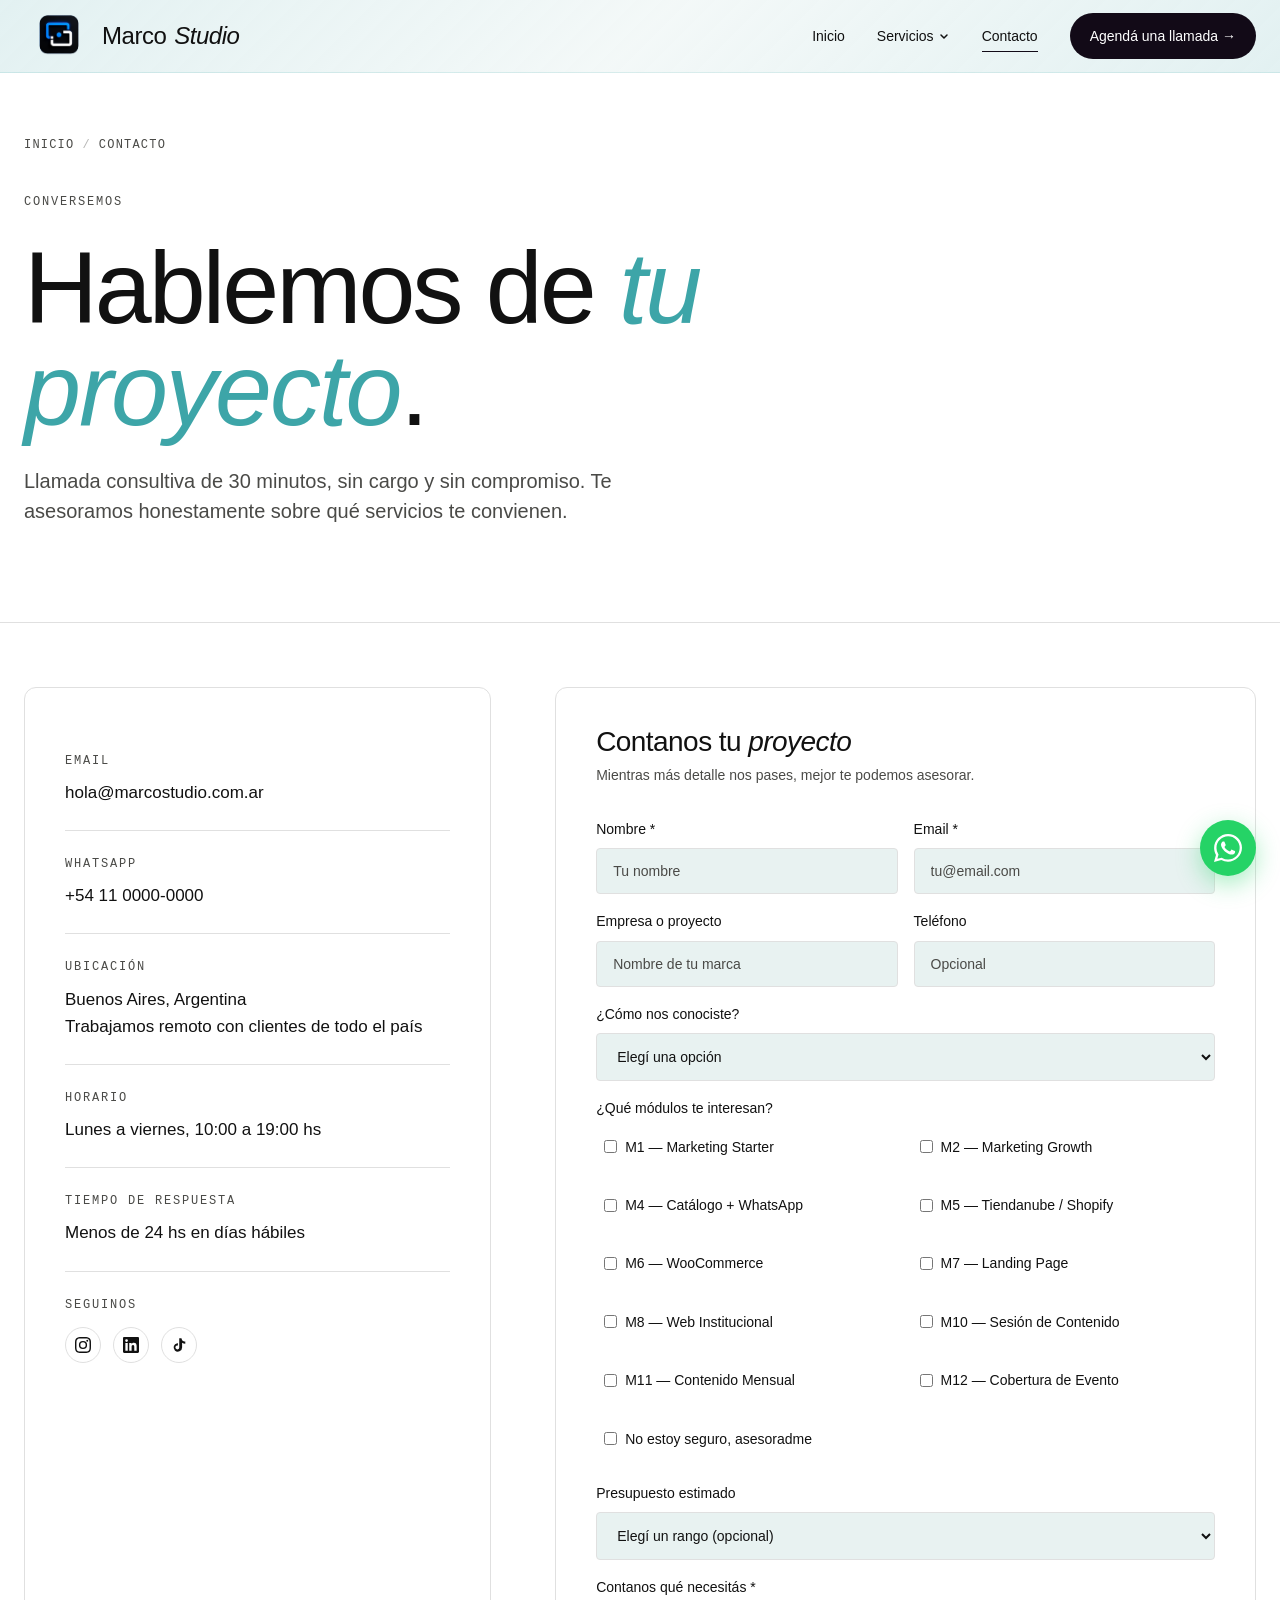
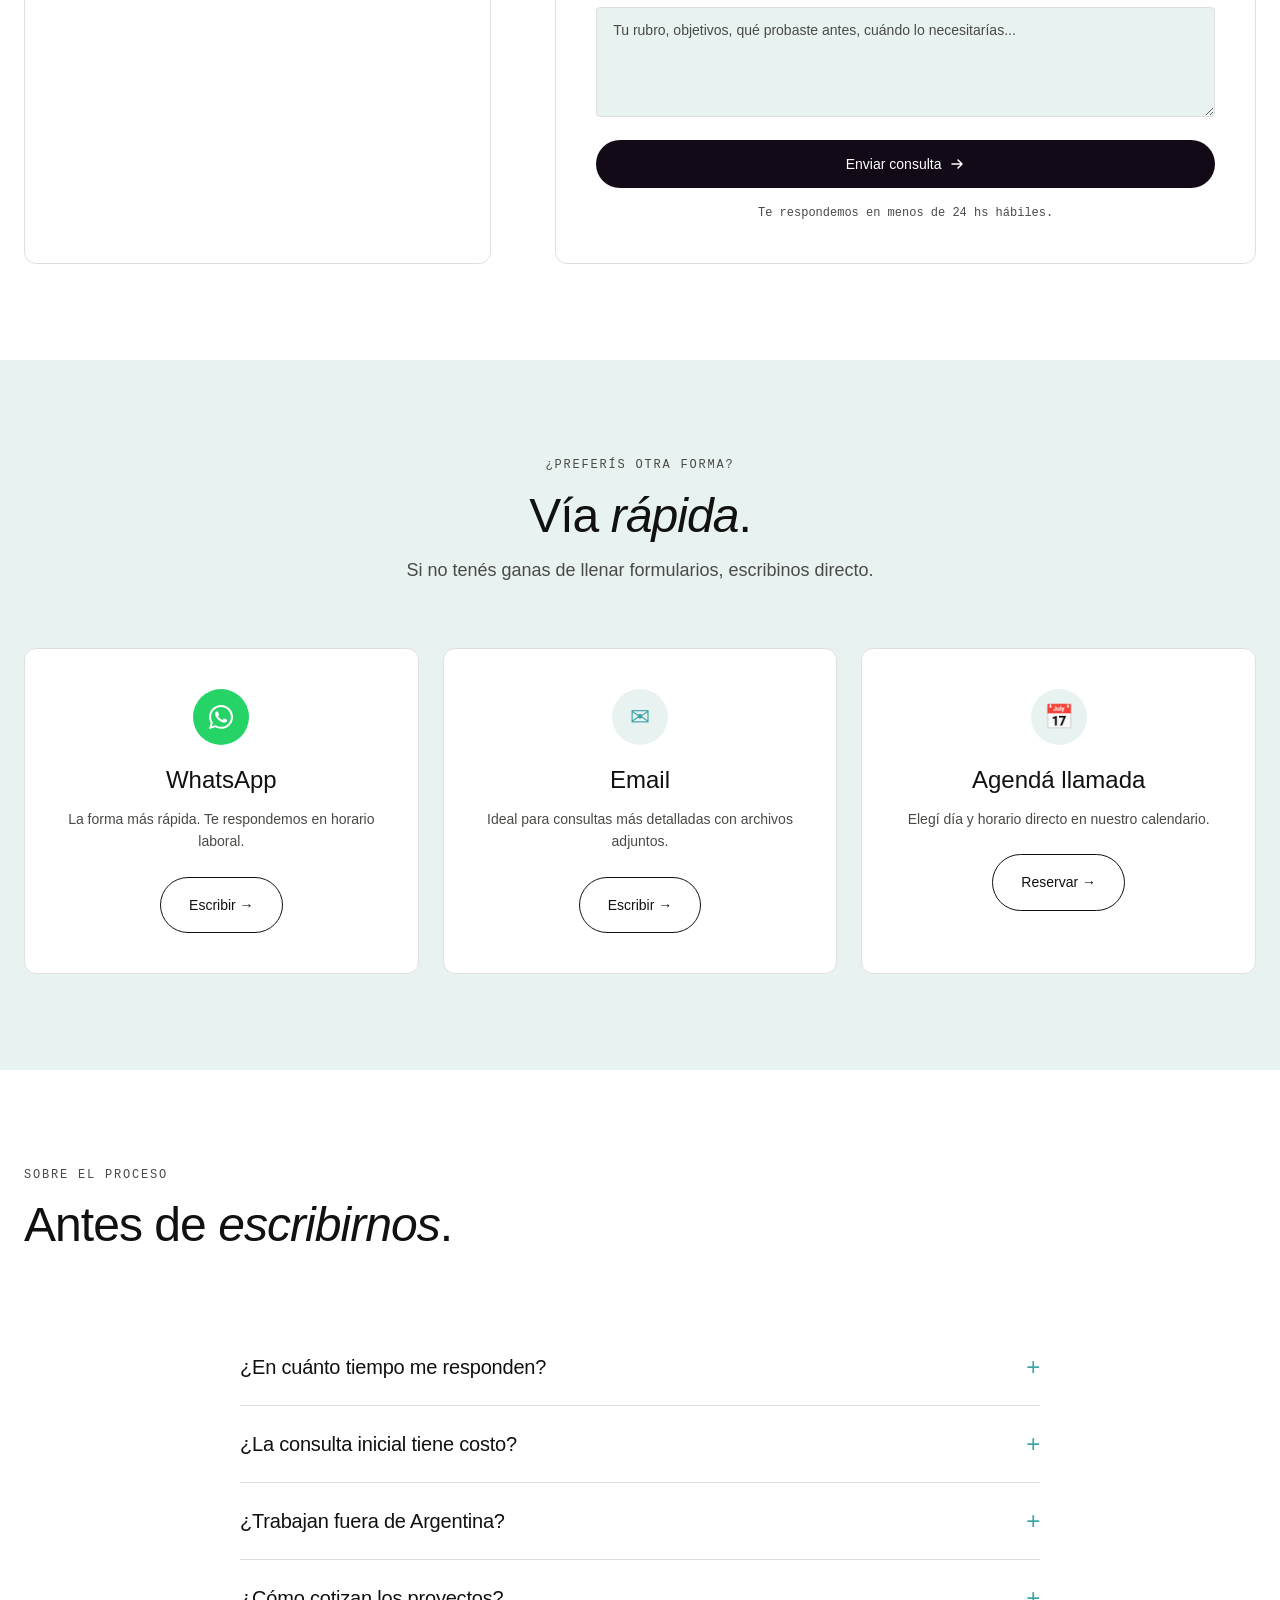
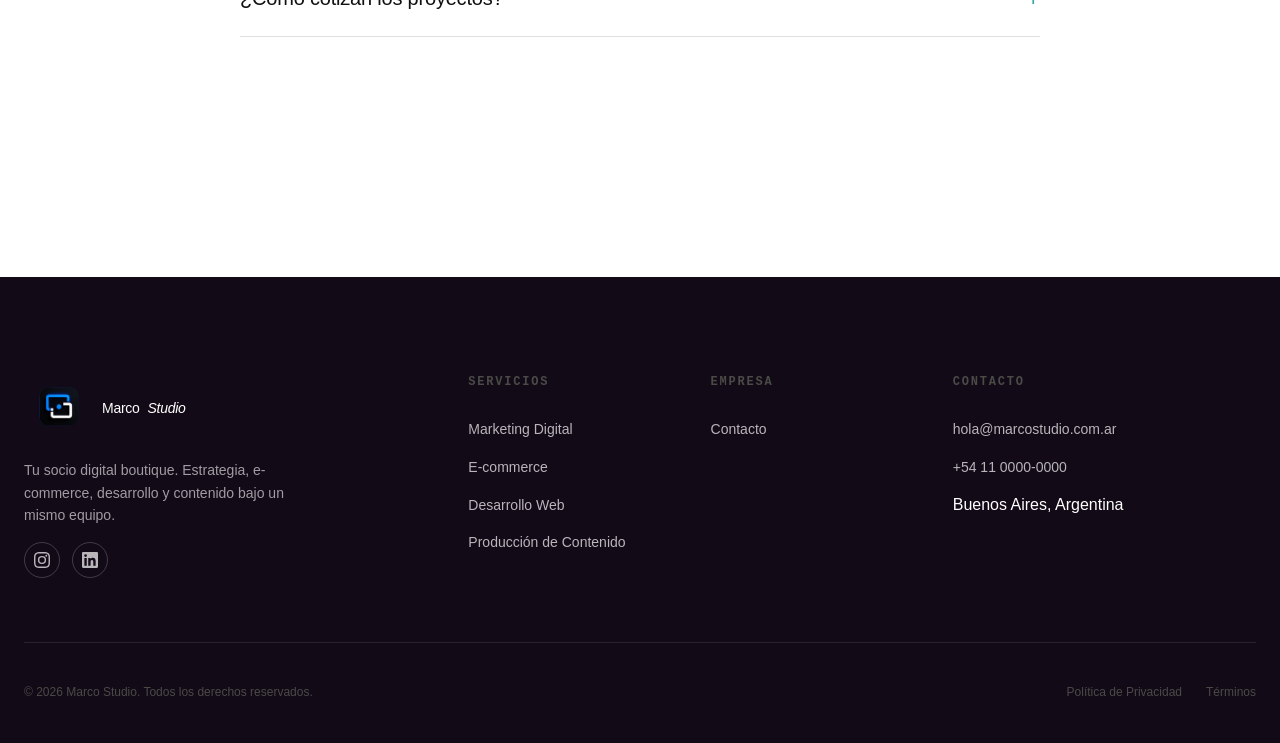
==== commit a59fa7ce: "Remove duplicate Servicios page and Nosotros page The plain "Servicios" page/link duplicated the nav" ====
--- a/pages/contacto.html
+++ b/pages/contacto.html
@@ -29,10 +29,7 @@
               <a href="desarrollo.html" class="nav__dropdown-link"><strong>Desarrollo Web</strong><small>Landings y webs institucionales</small></a>
               <a href="produccion.html" class="nav__dropdown-link"><strong>Producción de Contenido</strong><small>Foto y video profesional</small></a>
             </div>
-          </li>
-          <li><a href="servicios.html" class="nav__link">Servicios</a></li>
-          <li><a href="nosotros.html" class="nav__link">Nosotros</a></li>
-          <li><a href="contacto.html" class="nav__link is-active">Contacto</a></li>
+          </li>          <li><a href="contacto.html" class="nav__link is-active">Contacto</a></li>
         </ul>
         <a href="contacto.html" class="btn-header">Agendá una llamada →</a>
       </nav>
@@ -51,9 +48,7 @@
           <a href="desarrollo.html">Desarrollo Web</a>
           <a href="produccion.html">Producción de Contenido</a>
         </div>
-      </li>
-      <li><a href="nosotros.html" class="mobile-menu__link">Nosotros</a></li>
-      <li><a href="contacto.html" class="mobile-menu__link">Contacto</a></li>
+      </li>      <li><a href="contacto.html" class="mobile-menu__link">Contacto</a></li>
       <li style="margin-top: 2rem;"><a href="contacto.html" class="btn btn--primary">Agendá una llamada →</a></li>
     </ul>
   </div>
@@ -310,8 +305,6 @@
         <div class="footer-col">
           <h4>Empresa</h4>
           <ul>
-            <li><a href="nosotros.html">Nosotros</a></li>
-            <li><a href="servicios.html">Servicios</a></li>
             <li><a href="contacto.html">Contacto</a></li>
           </ul>
         </div>
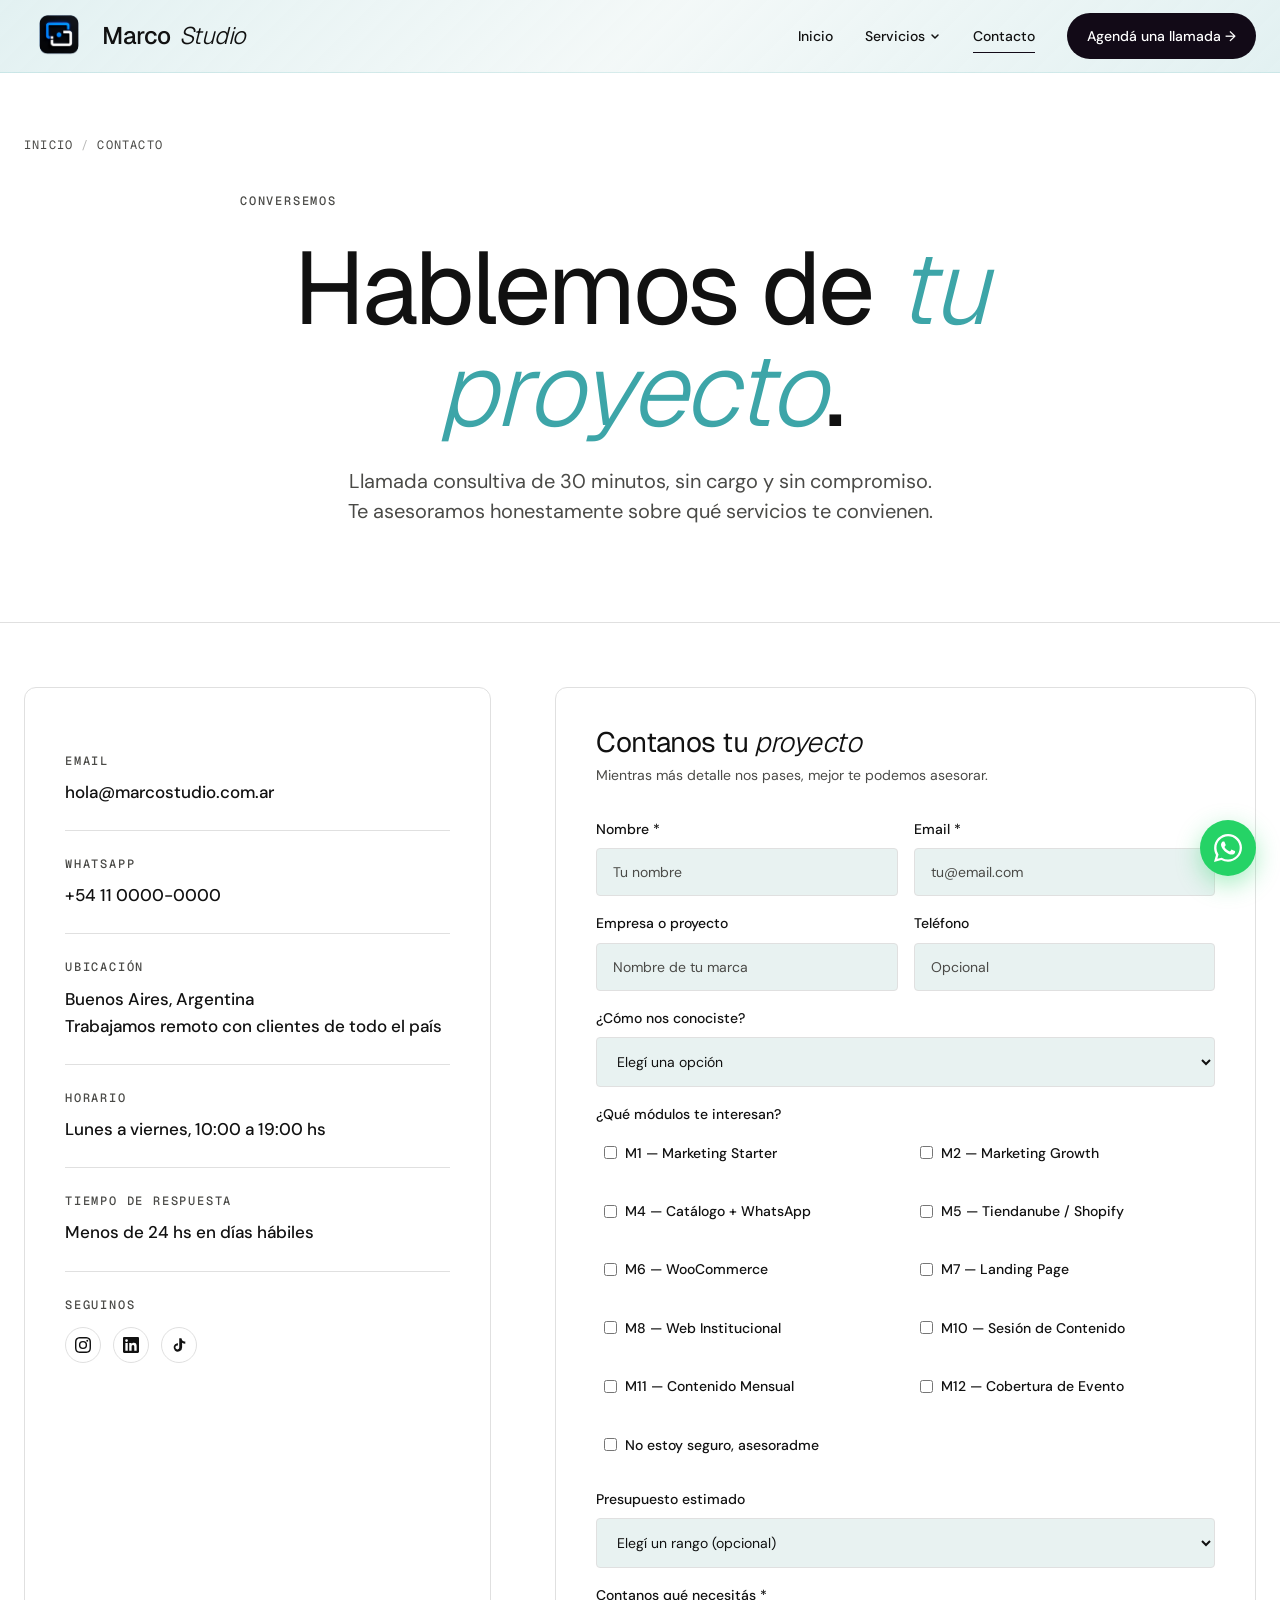
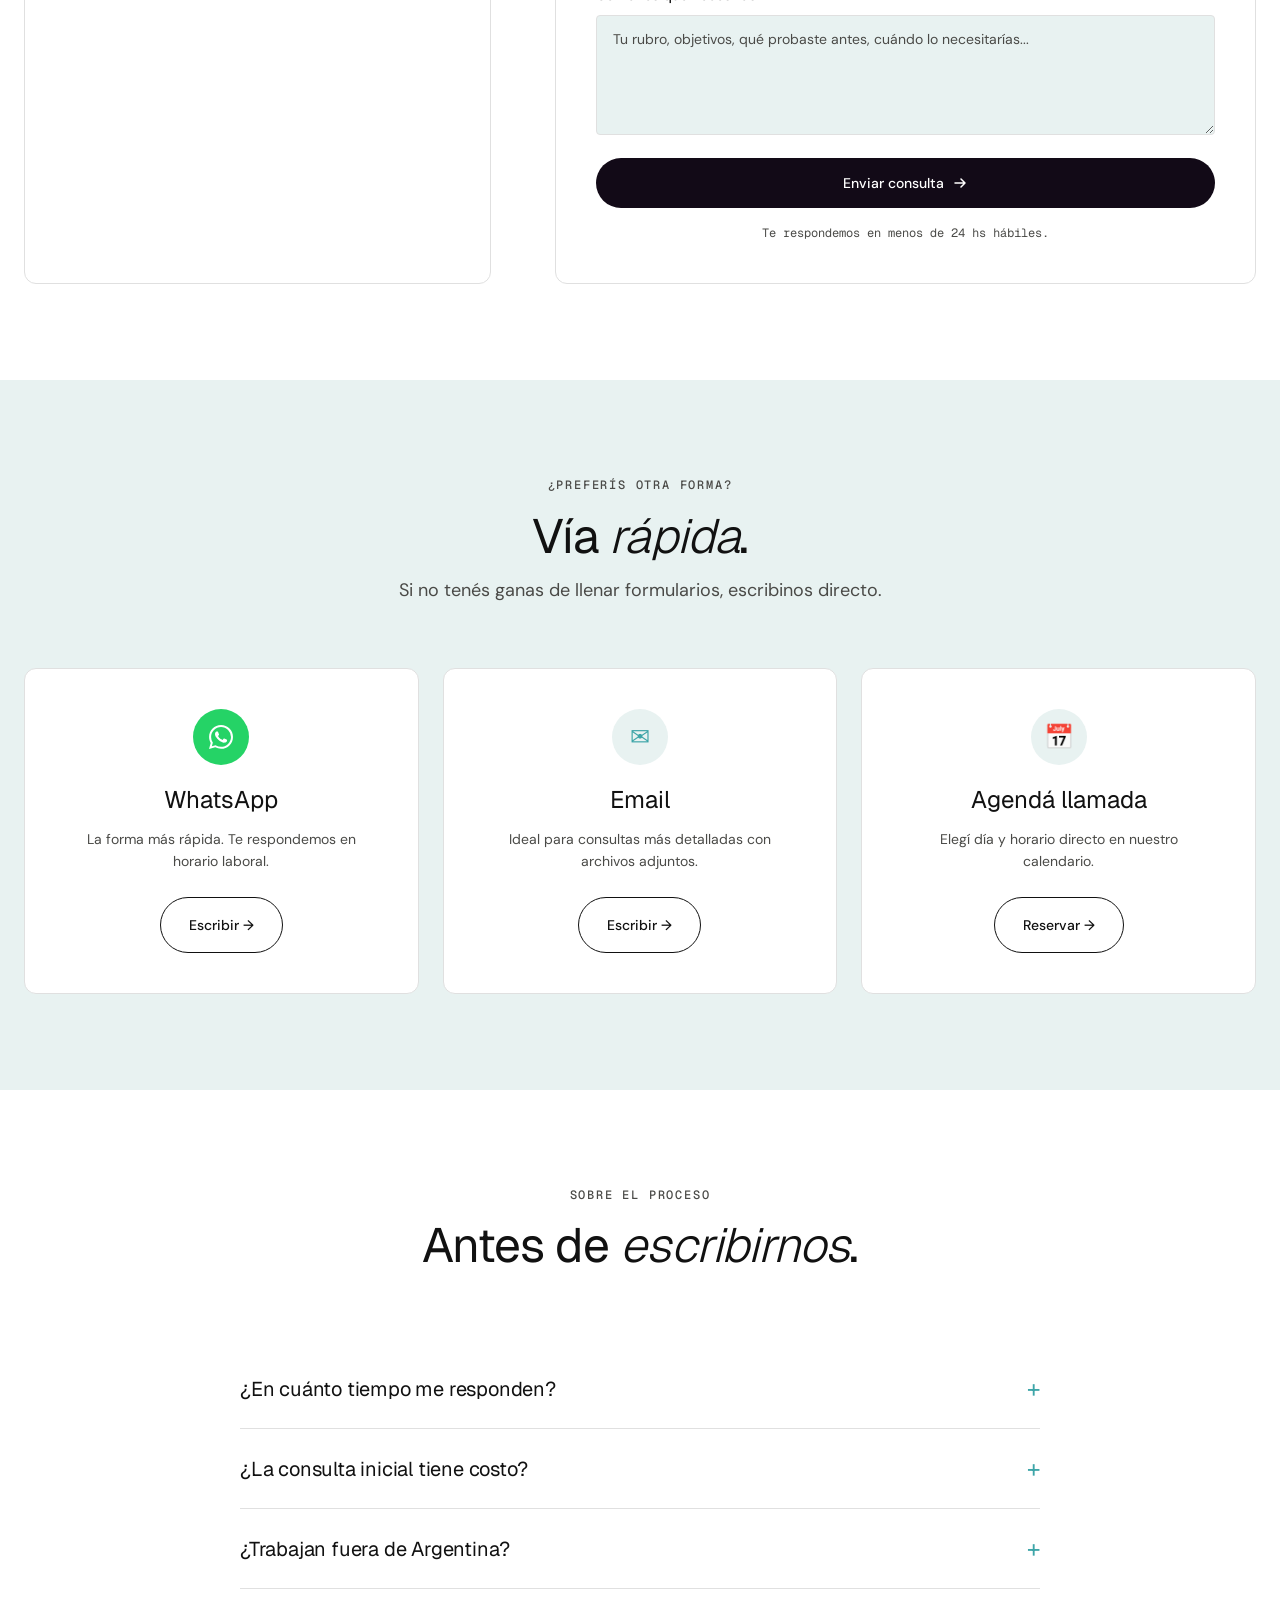
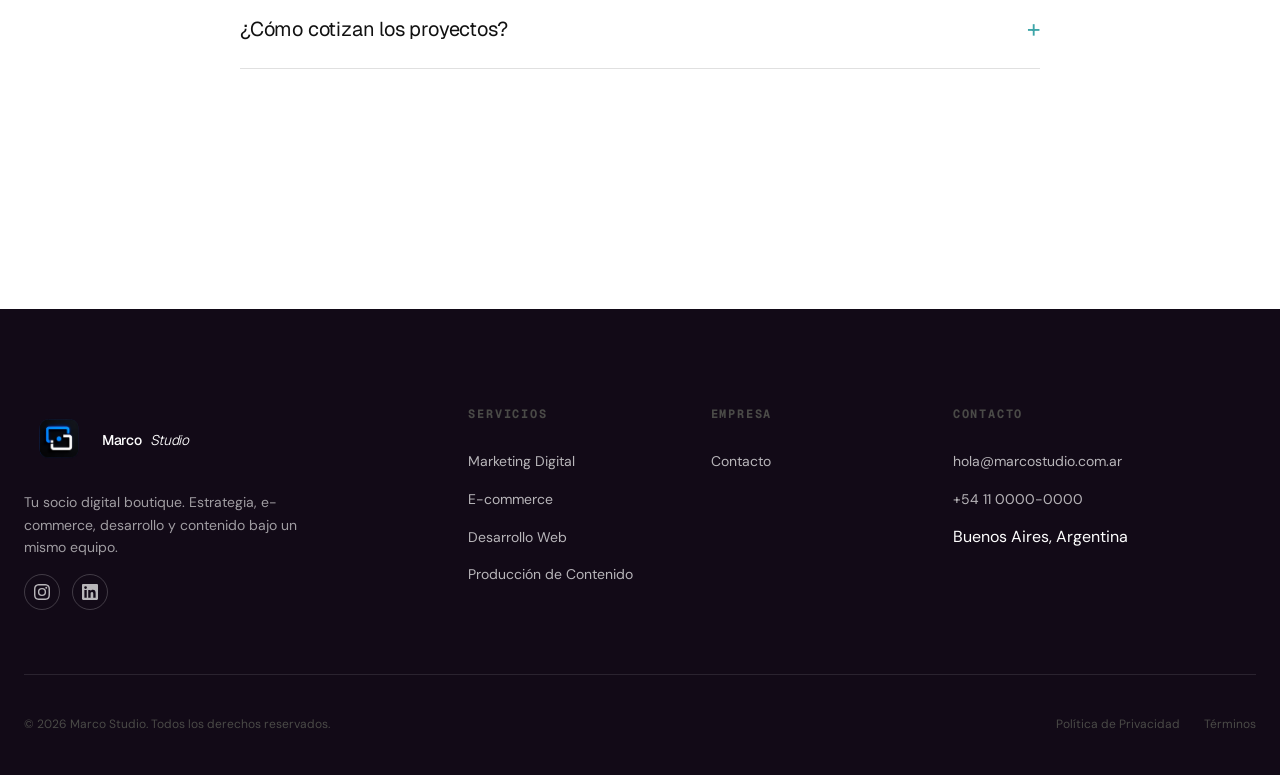
==== commit 2c4efd0c: "Load Geist as the title/display font The Google Fonts <link> had an empty href, so no webfont was ev" ====
--- a/pages/contacto.html
+++ b/pages/contacto.html
@@ -6,7 +6,7 @@
   <title>Contacto — Marco Studio</title>
   <link rel="preconnect" href="https://fonts.googleapis.com">
   <link rel="preconnect" href="https://fonts.gstatic.com" crossorigin>
-  <link href="" rel="stylesheet">
+  <link href="https://fonts.googleapis.com/css2?family=Geist:ital,wght@0,400;0,500;0,600;0,700;1,300&family=Geist+Mono:wght@400;500&family=DM+Sans:wght@400;500;700&display=swap" rel="stylesheet">
   <link rel="stylesheet" href="../css/style.css">
   <link rel="stylesheet" href="../css/pages.css">
 </head>
--- a/css/style.css
+++ b/css/style.css
@@ -18,7 +18,7 @@
   --color-mauve: #1F6F7A;
 
   /* Tipografías */
-  --font-display: 'Nunito', -apple-system, BlinkMacSystemFont, sans-serif;
+  --font-display: 'Geist', -apple-system, BlinkMacSystemFont, sans-serif;
   --font-body: 'DM Sans', -apple-system, BlinkMacSystemFont, sans-serif;
   --font-mono: 'Geist Mono', 'Courier New', monospace;
 
@@ -488,13 +488,15 @@
   margin-bottom: var(--space-xl);
   display: flex;
   align-items: flex-end;
-  justify-content: space-between;
+  justify-content: center;
   gap: 2rem;
   flex-wrap: wrap;
 }
 
 .section-header__text {
   max-width: 600px;
+  margin: 0 auto;
+  text-align: center;
 }
 
 .section-header .eyebrow {
--- a/css/pages.css
+++ b/css/pages.css
@@ -12,6 +12,7 @@
 
 .page-hero__inner {
   max-width: 800px;
+  margin: 0 auto;
 }
 
 .page-hero__title {
@@ -20,6 +21,7 @@
   line-height: 1;
   letter-spacing: -0.03em;
   margin: 1.5rem 0;
+  text-align: center;
 }
 
 .page-hero__subtitle {
@@ -27,6 +29,9 @@
   color: var(--color-muted);
   line-height: 1.5;
   max-width: 600px;
+  margin-left: auto;
+  margin-right: auto;
+  text-align: center;
 }
 
 /* ---------- ÁREAS DETALLE ---------- */
@@ -450,6 +455,7 @@
   font-size: var(--fs-h1);
   font-weight: 400;
   margin: 1rem 0 1.5rem;
+  text-align: center;
 }
 
 .cta-final__sub {
@@ -457,6 +463,9 @@
   font-size: 1.125rem;
   max-width: 450px;
   margin-bottom: 2rem;
+  margin-left: auto;
+  margin-right: auto;
+  text-align: center;
 }
 
 .cta-final__ctas {
@@ -525,31 +534,8 @@
 }
 
 .service-hero__inner {
-  display: grid;
-  grid-template-columns: 1.5fr 1fr;
-  gap: var(--space-xl);
-  align-items: center;
-}
-
-.service-hero__visual {
-  aspect-ratio: 4/3;
-}
-
-.service-hero__placeholder {
-  background: var(--color-bg-alt);
-  background-image: 
-    repeating-linear-gradient(
-      45deg,
-      transparent,
-      transparent 10px,
-      rgba(0,0,0,0.03) 10px,
-      rgba(0,0,0,0.03) 20px
-    );
-  height: 100%;
-  border-radius: var(--radius-md);
-  display: flex;
-  align-items: center;
-  justify-content: center;
+  max-width: 800px;
+  margin: 0 auto;
 }
 
 /* What we solve */
@@ -609,6 +595,7 @@
   font-size: 1.5rem;
   font-weight: 400;
   margin-bottom: 0.75rem;
+  text-align: center;
 }
 
 .method-step__desc {
@@ -1243,7 +1230,6 @@
 /* ---------- RESPONSIVE ---------- */
 @media (max-width: 968px) {
   .area-block,
-  .service-hero__inner,
   .story,
   .compare-block,
   .contact-layout {
